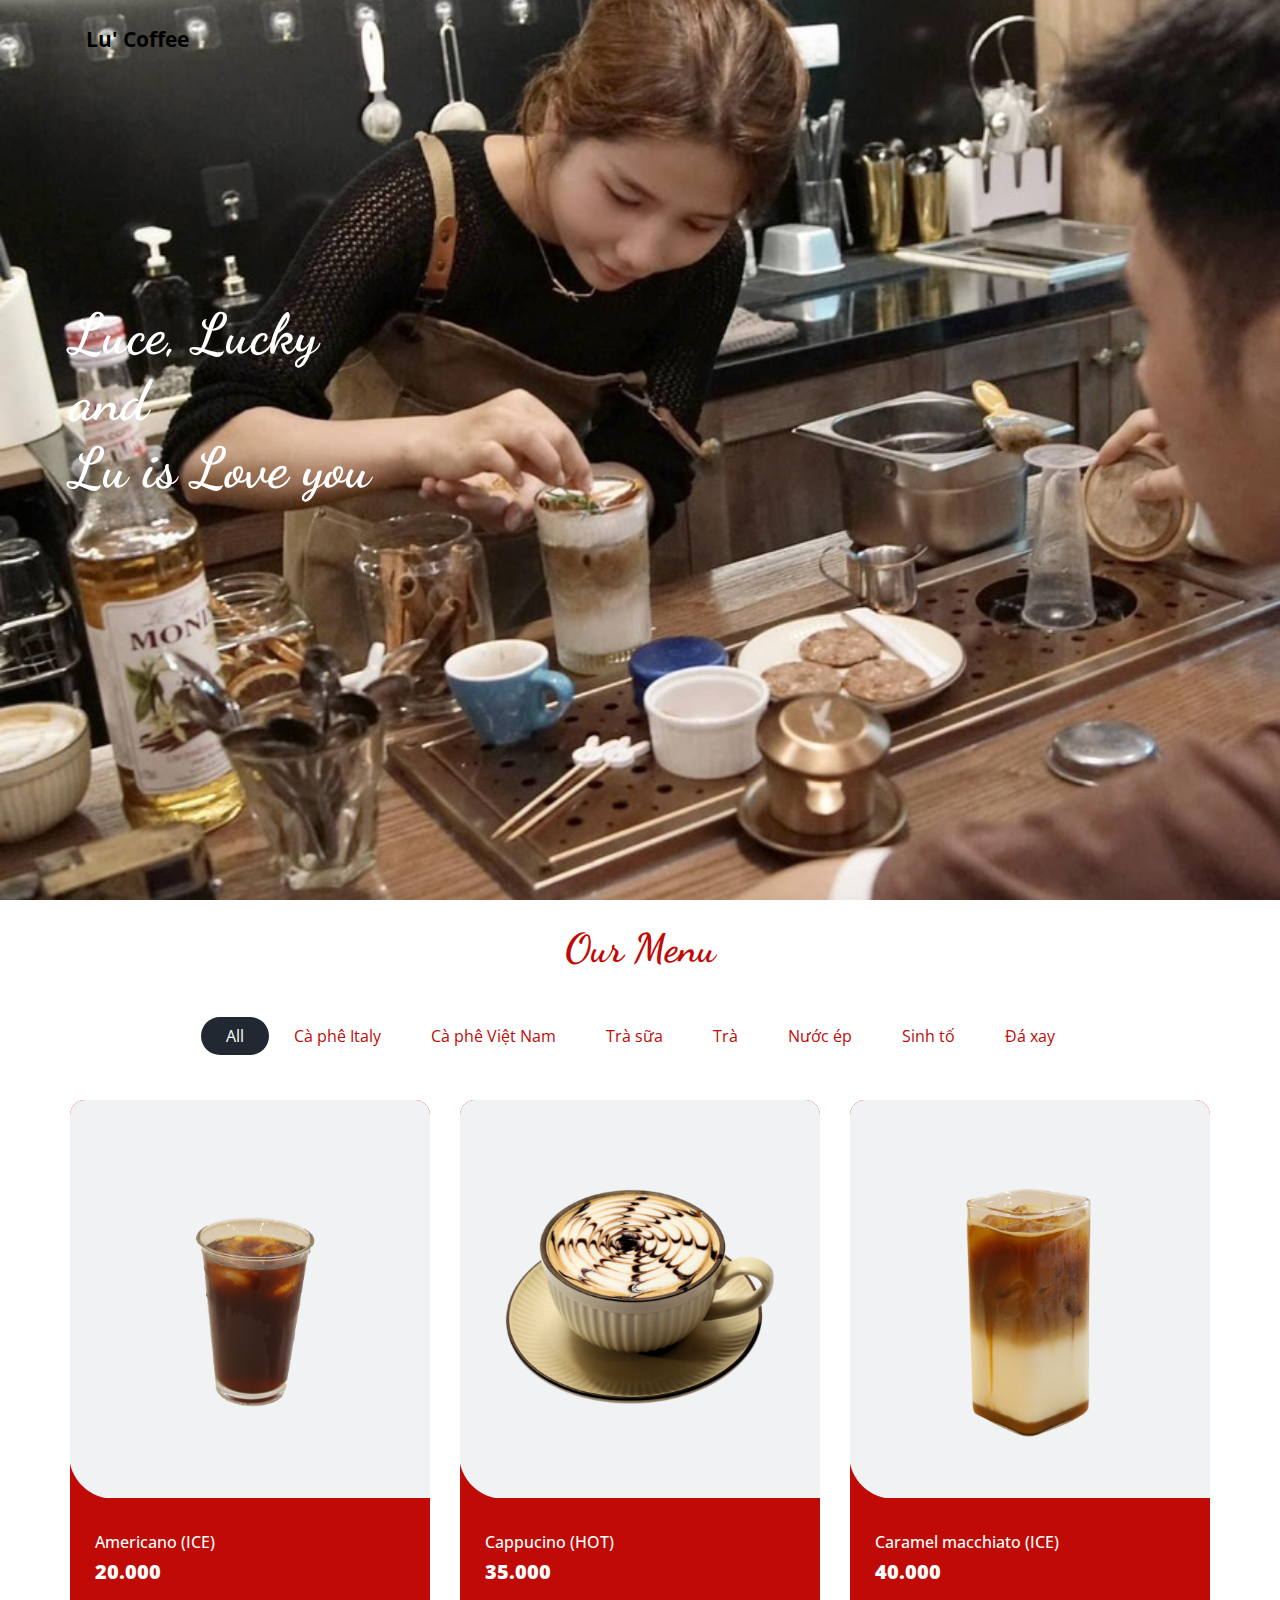
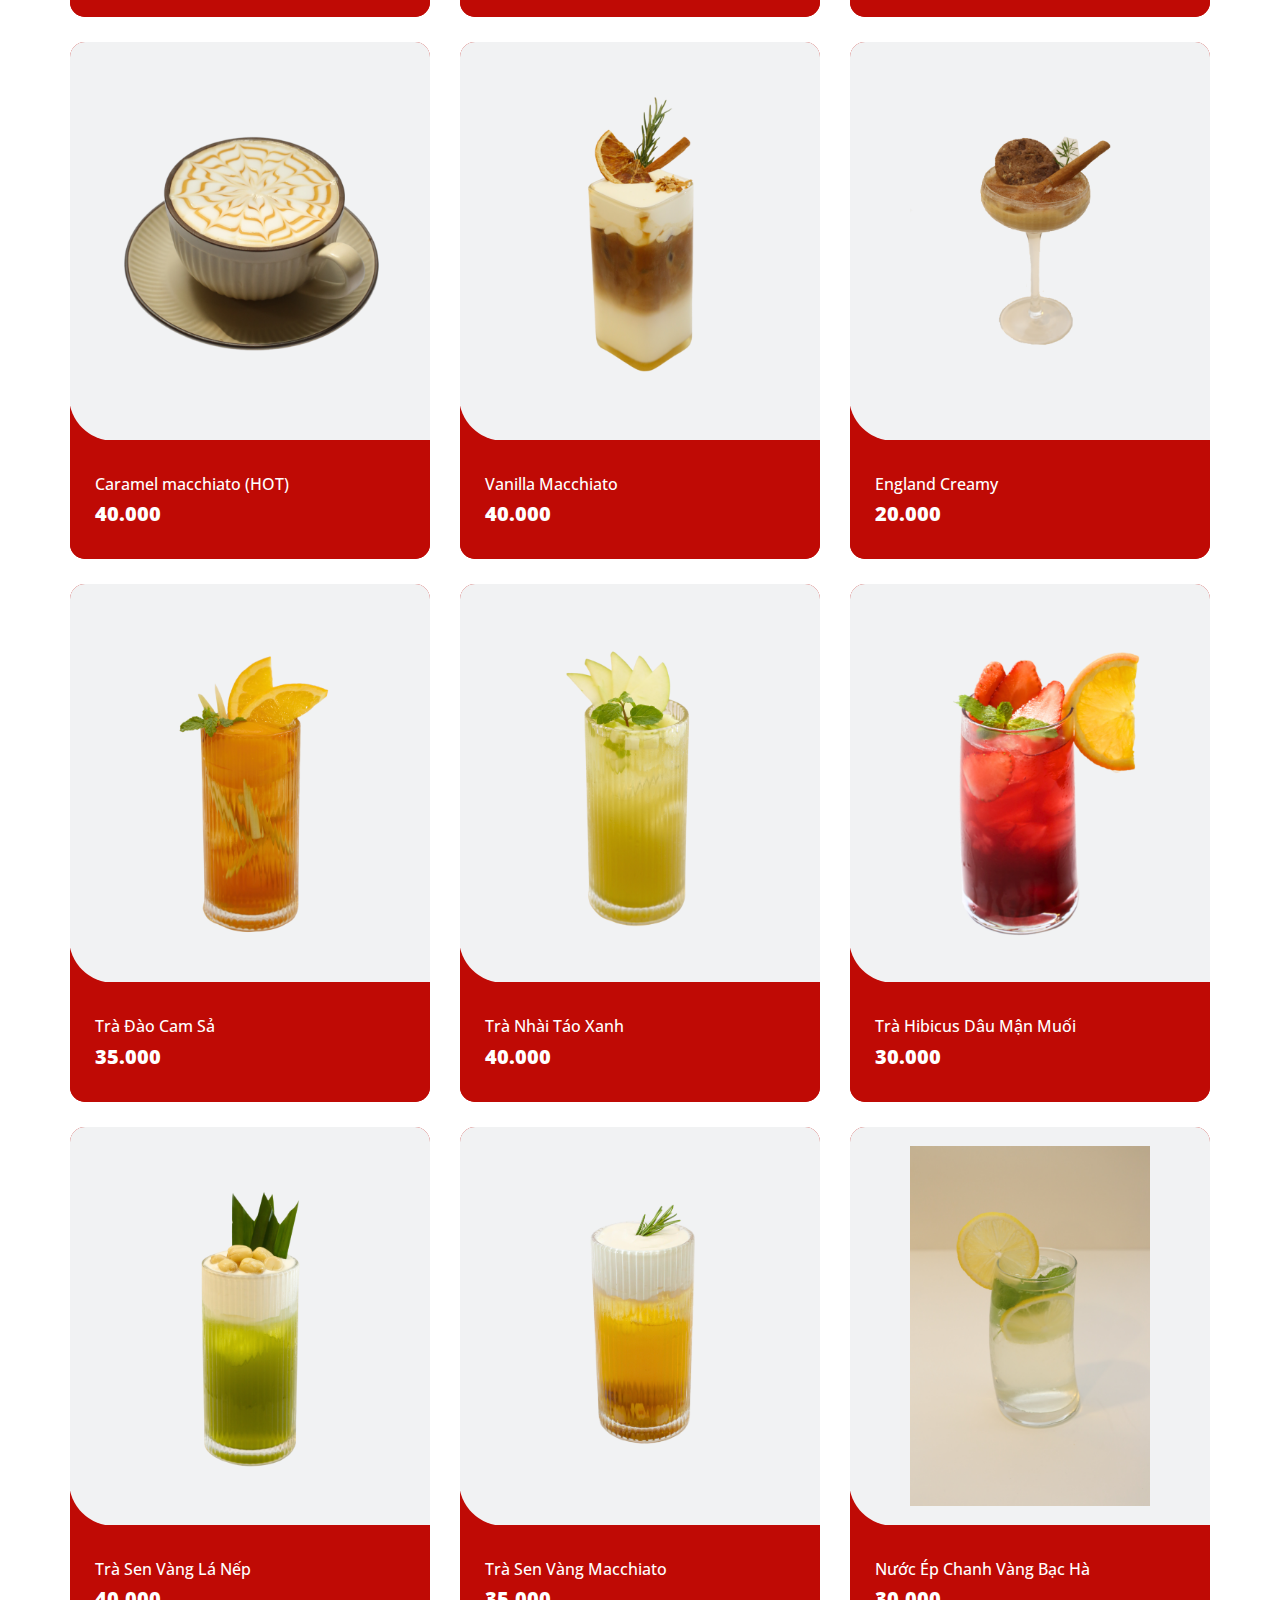
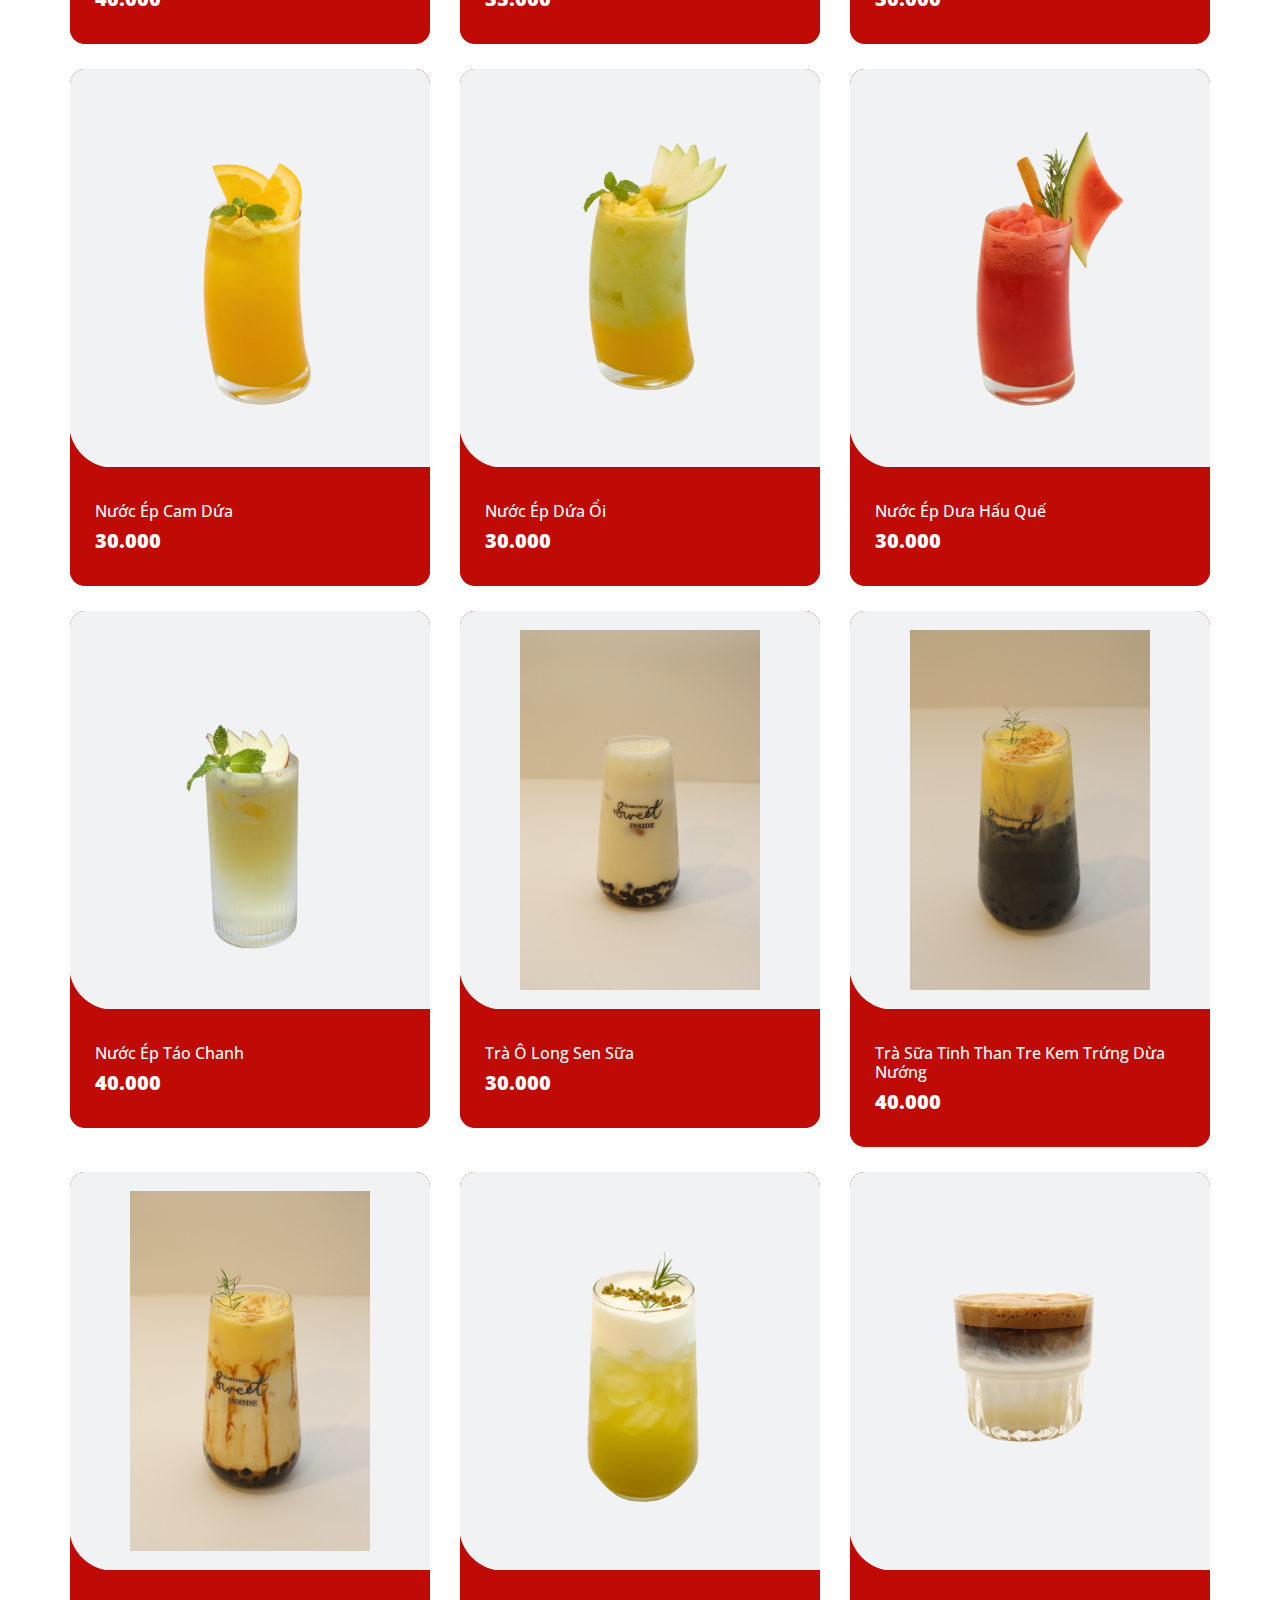
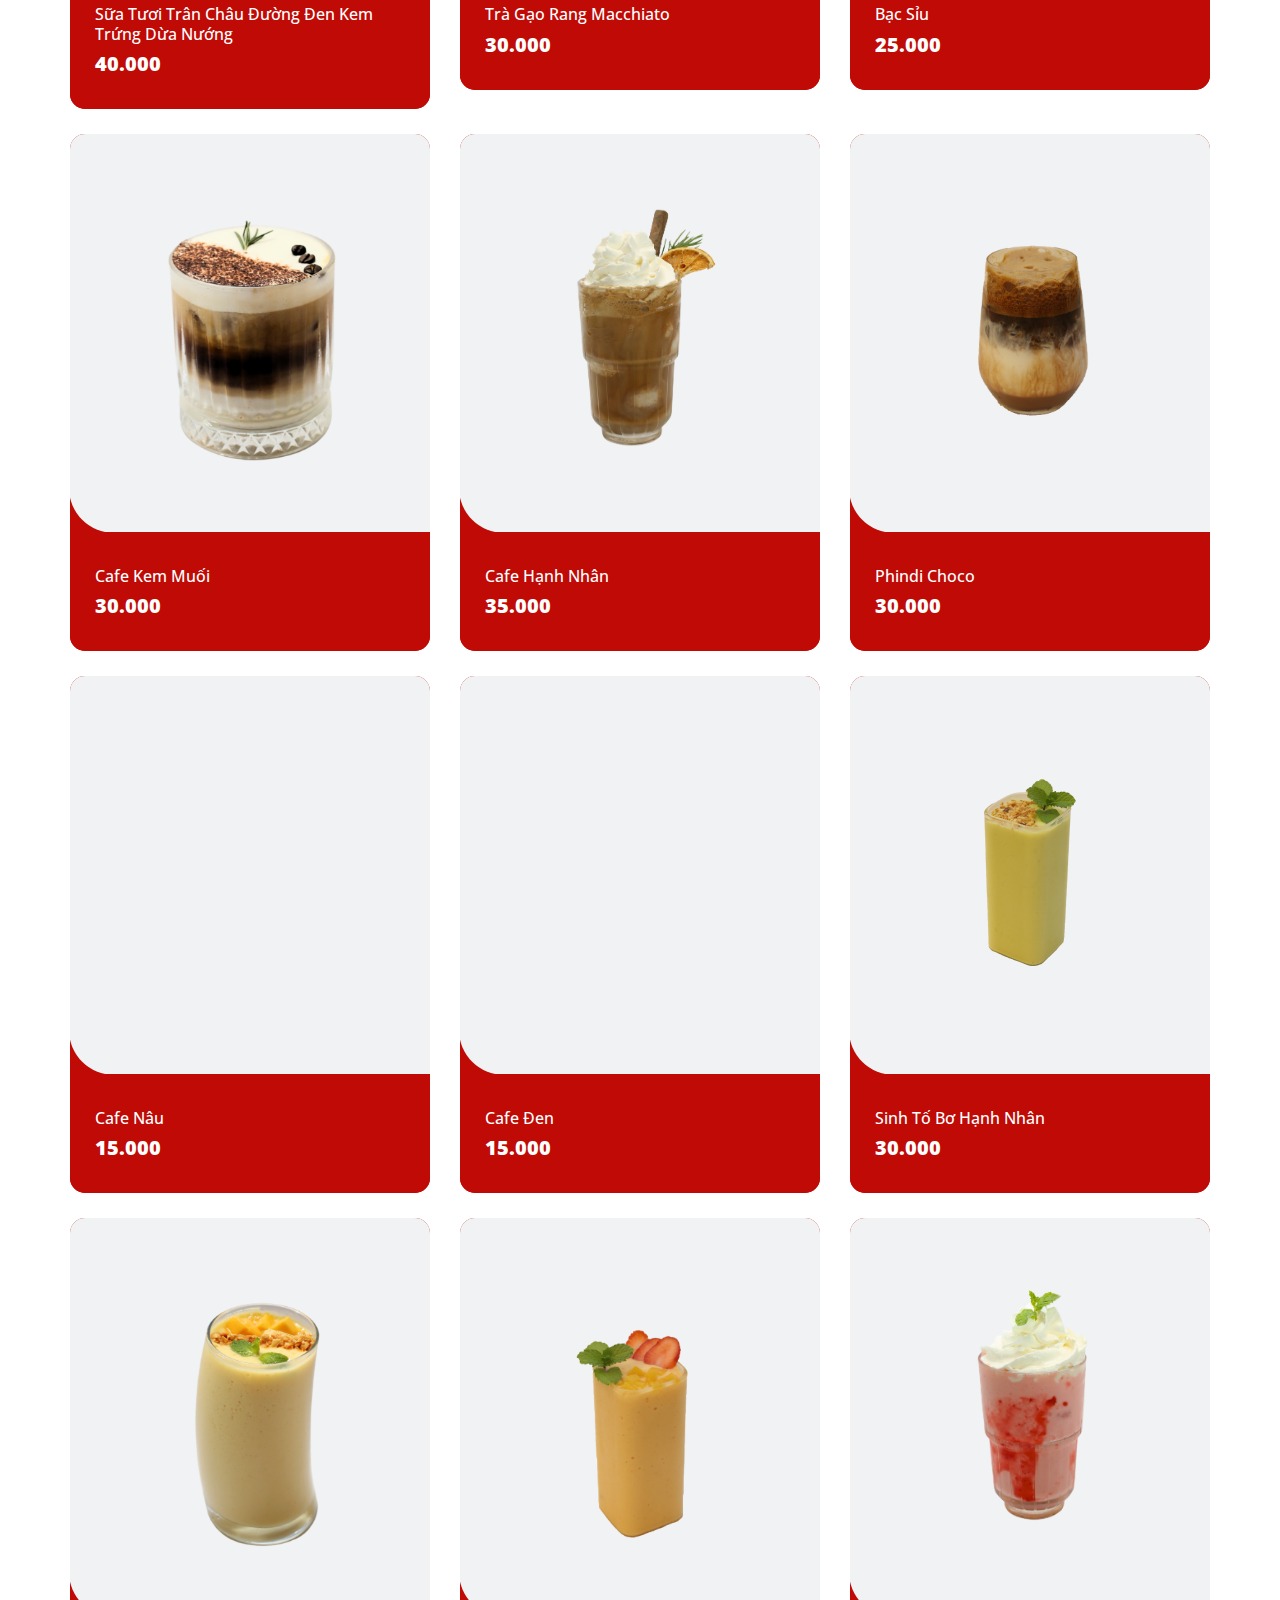
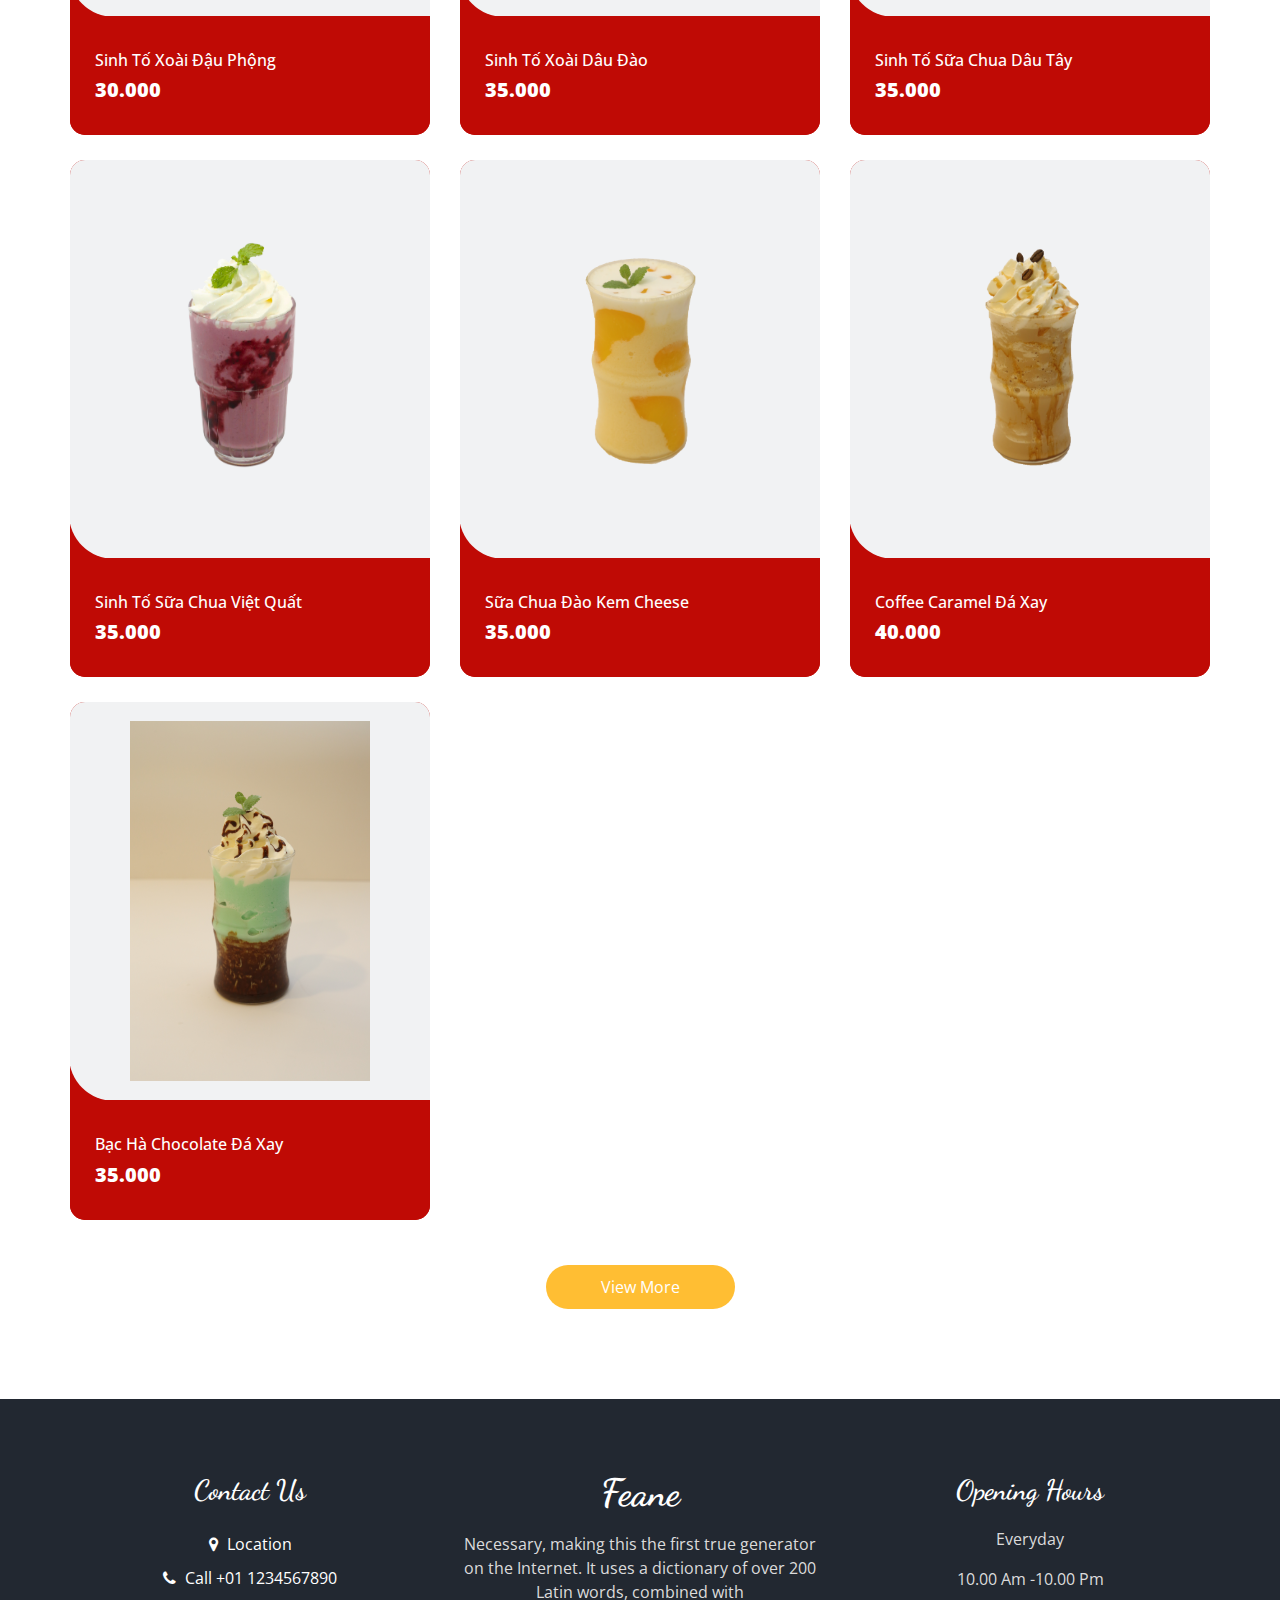
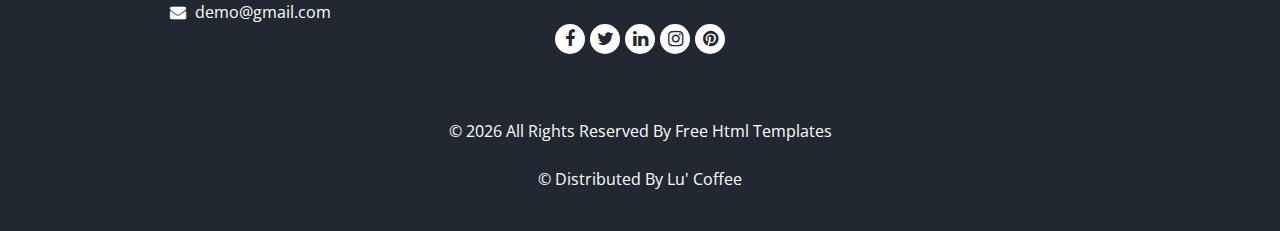
==== index.html @ 92aa87aa "up" ====
<!DOCTYPE html>
<html>

<head>
  <!-- Basic -->
  <meta charset="utf-8" />
  <meta http-equiv="X-UA-Compatible" content="IE=edge" />
  <!-- Mobile Metas -->
  <meta name="viewport" content="width=device-width, initial-scale=1, shrink-to-fit=no" />
  <!-- Site Metas -->
  <meta name="keywords" content="" />
  <meta name="description" content="" />
  <meta name="author" content="" />
  <link rel="shortcut icon" href="images/favicon.png" type="">

  <title> Feane </title>

  <!-- bootstrap core css -->
  <link rel="stylesheet" type="text/css" href="css/bootstrap.css" />

  <!--owl slider stylesheet -->
  <link rel="stylesheet" type="text/css" href="https://cdnjs.cloudflare.com/ajax/libs/OwlCarousel2/2.3.4/assets/owl.carousel.min.css" />
  <!-- nice select  -->
  <link rel="stylesheet" href="https://cdnjs.cloudflare.com/ajax/libs/jquery-nice-select/1.1.0/css/nice-select.min.css" integrity="sha512-CruCP+TD3yXzlvvijET8wV5WxxEh5H8P4cmz0RFbKK6FlZ2sYl3AEsKlLPHbniXKSrDdFewhbmBK5skbdsASbQ==" crossorigin="anonymous" />
  <!-- font awesome style -->
  <link href="css/font-awesome.min.css" rel="stylesheet" />

  <!-- Custom styles for this template -->
  <link href="css/style.css" rel="stylesheet" />
  <!-- responsive style -->
  <link href="css/responsive.css" rel="stylesheet" />

</head>

<body>

  <div class="hero_area">
    <div class="bg-box">
      <img src="images/hero-bg.jpg" alt="">
    </div>
    <!-- header section strats -->
    <header class="header_section">
      <div class="container">
        <nav class="navbar navbar-expand-lg custom_nav-container ">
          <a class="navbar" href="index.html">
            <span style="font-size: 16pt; color: black;"> <b>
              Lu' Coffee </b>
            </span>
          </a>

          <button class="navbar-toggler" type="button" data-toggle="collapse" data-target="#navbarSupportedContent" aria-controls="navbarSupportedContent" aria-expanded="false" aria-label="Toggle navigation">
            <span class=""> </span>
          </button>

          <!-- <div class="collapse navbar-collapse" id="navbarSupportedContent">
            <ul class="navbar-nav  mx-auto ">
              <li class="nav-item active">
                <a class="nav-link" href="index.html">Home <span class="sr-only">(current)</span></a>
              </li>
              <li class="nav-item">
                <a class="nav-link" href="menu.html">Menu</a>
              </li>
              <li class="nav-item">
                <a class="nav-link" href="about.html">About</a>
              </li>
              <li class="nav-item">
                <a class="nav-link" href="book.html">Book Table</a>
              </li>
            </ul>
            <div class="user_option">
              <a href="" class="user_link">
                <i class="fa fa-user" aria-hidden="true"></i>
              </a>
              <a class="cart_link" href="#">
                <svg version="1.1" id="Capa_1" xmlns="http://www.w3.org/2000/svg" xmlns:xlink="http://www.w3.org/1999/xlink" x="0px" y="0px" viewBox="0 0 456.029 456.029" style="enable-background:new 0 0 456.029 456.029;" xml:space="preserve">
                  <g>
                    <g>
                      <path d="M345.6,338.862c-29.184,0-53.248,23.552-53.248,53.248c0,29.184,23.552,53.248,53.248,53.248
                   c29.184,0,53.248-23.552,53.248-53.248C398.336,362.926,374.784,338.862,345.6,338.862z" />
                    </g>
                  </g>
                  <g>
                    <g>
                      <path d="M439.296,84.91c-1.024,0-2.56-0.512-4.096-0.512H112.64l-5.12-34.304C104.448,27.566,84.992,10.67,61.952,10.67H20.48
                   C9.216,10.67,0,19.886,0,31.15c0,11.264,9.216,20.48,20.48,20.48h41.472c2.56,0,4.608,2.048,5.12,4.608l31.744,216.064
                   c4.096,27.136,27.648,47.616,55.296,47.616h212.992c26.624,0,49.664-18.944,55.296-45.056l33.28-166.4
                   C457.728,97.71,450.56,86.958,439.296,84.91z" />
                    </g>
                  </g>
                  <g>
                    <g>
                      <path d="M215.04,389.55c-1.024-28.16-24.576-50.688-52.736-50.688c-29.696,1.536-52.224,26.112-51.2,55.296
                   c1.024,28.16,24.064,50.688,52.224,50.688h1.024C193.536,443.31,216.576,418.734,215.04,389.55z" />
                    </g>
                  </g>
                  <g>
                  </g>
                  <g>
                  </g>
                  <g>
                  </g>
                  <g>
                  </g>
                  <g>
                  </g>
                  <g>
                  </g>
                  <g>
                  </g>
                  <g>
                  </g>
                  <g>
                  </g>
                  <g>
                  </g>
                  <g>
                  </g>
                  <g>
                  </g>
                  <g>
                  </g>
                  <g>
                  </g>
                  <g>
                  </g>
                </svg>
              </a>
              <form class="form-inline">
                <button class="btn  my-2 my-sm-0 nav_search-btn" type="submit">
                  <i class="fa fa-search" aria-hidden="true"></i>
                </button>
              </form>
              <a href="" class="order_online">
                Order Online
              </a>
            </div>
          </div> -->
        </nav>
      </div>
    </header>
    <!-- end header section -->
    <!-- slider section -->
    <section class="slider_section ">
      <div id="customCarousel1" class="carousel slide" data-ride="carousel">
        <div class="carousel-inner">
          <div class="carousel-item active">
            <div class="container ">
              <div class="row">
                <div class="col-md-7 col-lg-6 ">
                  <div class="detail-box">
                    <h1>
                      Luce, Lucky <br>
                       and <br>
                        Lu is Love you
                    </h1>
                    <!-- <p>
                      Doloremque, itaque aperiam facilis rerum, commodi, temporibus sapiente ad mollitia laborum quam quisquam esse error unde. Tempora ex doloremque, labore, sunt repellat dolore, iste magni quos nihil ducimus libero ipsam.
                    </p> -->
                    <!-- <div class="btn-box">
                      <a href="" class="btn1">
                        Order Now
                      </a>
                    </div> -->
                  </div>
                </div>
              </div>
            </div>
          </div>
          <!-- <div class="carousel-item ">
            <div class="container ">
              <div class="row">
                <div class="col-md-7 col-lg-6 ">
                  <div class="detail-box">
                    <h1>
                      Fast Food Restaurant
                    </h1>
                    <p>
                      Doloremque, itaque aperiam facilis rerum, commodi, temporibus sapiente ad mollitia laborum quam quisquam esse error unde. Tempora ex doloremque, labore, sunt repellat dolore, iste magni quos nihil ducimus libero ipsam.
                    </p>
                    <div class="btn-box">
                      <a href="" class="btn1">
                        Order Now
                      </a>
                    </div>
                  </div>
                </div>
              </div>
            </div>
          </div>
          <div class="carousel-item">
            <div class="container ">
              <div class="row">
                <div class="col-md-7 col-lg-6 ">
                  <div class="detail-box">
                    <h1>
                      Fast Food Restaurant
                    </h1>
                    <p>
                      Doloremque, itaque aperiam facilis rerum, commodi, temporibus sapiente ad mollitia laborum quam quisquam esse error unde. Tempora ex doloremque, labore, sunt repellat dolore, iste magni quos nihil ducimus libero ipsam.
                    </p>
                    <div class="btn-box">
                      <a href="" class="btn1">
                        Order Now
                      </a>
                    </div>
                  </div>
                </div>
              </div>
            </div>
          </div> -->
        </div>
        <!-- <div class="container">
          <ol class="carousel-indicators">
            <li data-target="#customCarousel1" data-slide-to="0" class="active"></li>
            <li data-target="#customCarousel1" data-slide-to="1"></li>
            <li data-target="#customCarousel1" data-slide-to="2"></li>
          </ol>
        </div> -->
      </div>

    </section>
    <!-- end slider section -->
  </div>

  <!-- food section -->

  <section class="food_section layout_padding-bottom">
    <div class="container">
      <div class="heading_container heading_center">
        <br>
        <h2 style="color: #BF0A05;">
          Our Menu
        </h2>
      </div>

      <ul class="filters_menu" style="color: #BF0A05;">
        <li class="active" data-filter="*">All</li>
        <li data-filter=".italy">Cà phê Italy</li>
        <li data-filter=".vietnam">Cà phê Việt Nam</li>
        <li data-filter=".trasua">Trà sữa</li>
        <li data-filter=".tra">Trà</li>
        <li data-filter=".nuocep">Nước ép</li>
        <li data-filter=".sinhto">Sinh tố</li>
        <li data-filter=".daxay">Đá xay</li>

      </ul>

      <div class="filters-content">
        <div class="row grid" id="container_product">
          <div class="col-sm-6 col-lg-4 all pizza">
            <div class="box">
              <div>
                <div class="img-box" style="height: 400px; padding: 0px;">
                  <img height="100%" src="images/americano.JPG" alt="">
                </div>
                <div class="detail-box">
                  <h5>
                    Delicious Pizza
                  </h5>
                  <p>
                    Veniam debitis quaerat officiis quasi cupiditate quo, quisquam velit, magnam voluptatem repellendus sed eaque
                  </p>
                  <div class="options">
                    <h6>
                      $20
                    </h6>
                  </div>
                </div>
              </div>
            </div>
          </div>
          <div class="col-sm-6 col-lg-4 all burger">
            <div class="box">
              <div>
                <div class="img-box">
                  <img src="images/f2.png" alt="">
                </div>
                <div class="detail-box">
                  <h5>
                    Delicious Burger
                  </h5>
                  <p>
                    Veniam debitis quaerat officiis quasi cupiditate quo, quisquam velit, magnam voluptatem repellendus sed eaque
                  </p>
                  <div class="options">
                    <h6>
                      $15
                    </h6>
                    <a href="">
                      <svg version="1.1" id="Capa_1" xmlns="http://www.w3.org/2000/svg" xmlns:xlink="http://www.w3.org/1999/xlink" x="0px" y="0px" viewBox="0 0 456.029 456.029" style="enable-background:new 0 0 456.029 456.029;" xml:space="preserve">
                        <g>
                          <g>
                            <path d="M345.6,338.862c-29.184,0-53.248,23.552-53.248,53.248c0,29.184,23.552,53.248,53.248,53.248
                         c29.184,0,53.248-23.552,53.248-53.248C398.336,362.926,374.784,338.862,345.6,338.862z" />
                          </g>
                        </g>
                        <g>
                          <g>
                            <path d="M439.296,84.91c-1.024,0-2.56-0.512-4.096-0.512H112.64l-5.12-34.304C104.448,27.566,84.992,10.67,61.952,10.67H20.48
                         C9.216,10.67,0,19.886,0,31.15c0,11.264,9.216,20.48,20.48,20.48h41.472c2.56,0,4.608,2.048,5.12,4.608l31.744,216.064
                         c4.096,27.136,27.648,47.616,55.296,47.616h212.992c26.624,0,49.664-18.944,55.296-45.056l33.28-166.4
                         C457.728,97.71,450.56,86.958,439.296,84.91z" />
                          </g>
                        </g>
                        <g>
                          <g>
                            <path d="M215.04,389.55c-1.024-28.16-24.576-50.688-52.736-50.688c-29.696,1.536-52.224,26.112-51.2,55.296
                         c1.024,28.16,24.064,50.688,52.224,50.688h1.024C193.536,443.31,216.576,418.734,215.04,389.55z" />
                          </g>
                        </g>
                        <g>
                        </g>
                        <g>
                        </g>
                        <g>
                        </g>
                        <g>
                        </g>
                        <g>
                        </g>
                        <g>
                        </g>
                        <g>
                        </g>
                        <g>
                        </g>
                        <g>
                        </g>
                        <g>
                        </g>
                        <g>
                        </g>
                        <g>
                        </g>
                        <g>
                        </g>
                        <g>
                        </g>
                        <g>
                        </g>
                      </svg>
                    </a>
                  </div>
                </div>
              </div>
            </div>
          </div>
          <div class="col-sm-6 col-lg-4 all pizza">
            <div class="box">
              <div>
                <div class="img-box">
                  <img src="images/f3.png" alt="">
                </div>
                <div class="detail-box">
                  <h5>
                    Delicious Pizza
                  </h5>
                  <p>
                    Veniam debitis quaerat officiis quasi cupiditate quo, quisquam velit, magnam voluptatem repellendus sed eaque
                  </p>
                  <div class="options">
                    <h6>
                      $17
                    </h6>
                    <a href="">
                      <svg version="1.1" id="Capa_1" xmlns="http://www.w3.org/2000/svg" xmlns:xlink="http://www.w3.org/1999/xlink" x="0px" y="0px" viewBox="0 0 456.029 456.029" style="enable-background:new 0 0 456.029 456.029;" xml:space="preserve">
                        <g>
                          <g>
                            <path d="M345.6,338.862c-29.184,0-53.248,23.552-53.248,53.248c0,29.184,23.552,53.248,53.248,53.248
                         c29.184,0,53.248-23.552,53.248-53.248C398.336,362.926,374.784,338.862,345.6,338.862z" />
                          </g>
                        </g>
                        <g>
                          <g>
                            <path d="M439.296,84.91c-1.024,0-2.56-0.512-4.096-0.512H112.64l-5.12-34.304C104.448,27.566,84.992,10.67,61.952,10.67H20.48
                         C9.216,10.67,0,19.886,0,31.15c0,11.264,9.216,20.48,20.48,20.48h41.472c2.56,0,4.608,2.048,5.12,4.608l31.744,216.064
                         c4.096,27.136,27.648,47.616,55.296,47.616h212.992c26.624,0,49.664-18.944,55.296-45.056l33.28-166.4
                         C457.728,97.71,450.56,86.958,439.296,84.91z" />
                          </g>
                        </g>
                        <g>
                          <g>
                            <path d="M215.04,389.55c-1.024-28.16-24.576-50.688-52.736-50.688c-29.696,1.536-52.224,26.112-51.2,55.296
                         c1.024,28.16,24.064,50.688,52.224,50.688h1.024C193.536,443.31,216.576,418.734,215.04,389.55z" />
                          </g>
                        </g>
                        <g>
                        </g>
                        <g>
                        </g>
                        <g>
                        </g>
                        <g>
                        </g>
                        <g>
                        </g>
                        <g>
                        </g>
                        <g>
                        </g>
                        <g>
                        </g>
                        <g>
                        </g>
                        <g>
                        </g>
                        <g>
                        </g>
                        <g>
                        </g>
                        <g>
                        </g>
                        <g>
                        </g>
                        <g>
                        </g>
                      </svg>
                    </a>
                  </div>
                </div>
              </div>
            </div>
          </div>
          <div class="col-sm-6 col-lg-4 all pasta">
            <div class="box">
              <div>
                <div class="img-box">
                  <img src="images/f4.png" alt="">
                </div>
                <div class="detail-box">
                  <h5>
                    Delicious Pasta
                  </h5>
                  <p>
                    Veniam debitis quaerat officiis quasi cupiditate quo, quisquam velit, magnam voluptatem repellendus sed eaque
                  </p>
                  <div class="options">
                    <h6>
                      $18
                    </h6>
                    <a href="">
                      <svg version="1.1" id="Capa_1" xmlns="http://www.w3.org/2000/svg" xmlns:xlink="http://www.w3.org/1999/xlink" x="0px" y="0px" viewBox="0 0 456.029 456.029" style="enable-background:new 0 0 456.029 456.029;" xml:space="preserve">
                        <g>
                          <g>
                            <path d="M345.6,338.862c-29.184,0-53.248,23.552-53.248,53.248c0,29.184,23.552,53.248,53.248,53.248
                         c29.184,0,53.248-23.552,53.248-53.248C398.336,362.926,374.784,338.862,345.6,338.862z" />
                          </g>
                        </g>
                        <g>
                          <g>
                            <path d="M439.296,84.91c-1.024,0-2.56-0.512-4.096-0.512H112.64l-5.12-34.304C104.448,27.566,84.992,10.67,61.952,10.67H20.48
                         C9.216,10.67,0,19.886,0,31.15c0,11.264,9.216,20.48,20.48,20.48h41.472c2.56,0,4.608,2.048,5.12,4.608l31.744,216.064
                         c4.096,27.136,27.648,47.616,55.296,47.616h212.992c26.624,0,49.664-18.944,55.296-45.056l33.28-166.4
                         C457.728,97.71,450.56,86.958,439.296,84.91z" />
                          </g>
                        </g>
                        <g>
                          <g>
                            <path d="M215.04,389.55c-1.024-28.16-24.576-50.688-52.736-50.688c-29.696,1.536-52.224,26.112-51.2,55.296
                         c1.024,28.16,24.064,50.688,52.224,50.688h1.024C193.536,443.31,216.576,418.734,215.04,389.55z" />
                          </g>
                        </g>
                        <g>
                        </g>
                        <g>
                        </g>
                        <g>
                        </g>
                        <g>
                        </g>
                        <g>
                        </g>
                        <g>
                        </g>
                        <g>
                        </g>
                        <g>
                        </g>
                        <g>
                        </g>
                        <g>
                        </g>
                        <g>
                        </g>
                        <g>
                        </g>
                        <g>
                        </g>
                        <g>
                        </g>
                        <g>
                        </g>
                      </svg>
                    </a>
                  </div>
                </div>
              </div>
            </div>
          </div>
          <div class="col-sm-6 col-lg-4 all fries">
            <div class="box">
              <div>
                <div class="img-box">
                  <img src="images/f5.png" alt="">
                </div>
                <div class="detail-box">
                  <h5>
                    French Fries
                  </h5>
                  <p>
                    Veniam debitis quaerat officiis quasi cupiditate quo, quisquam velit, magnam voluptatem repellendus sed eaque
                  </p>
                  <div class="options">
                    <h6>
                      $10
                    </h6>
                    <a href="">
                      <svg version="1.1" id="Capa_1" xmlns="http://www.w3.org/2000/svg" xmlns:xlink="http://www.w3.org/1999/xlink" x="0px" y="0px" viewBox="0 0 456.029 456.029" style="enable-background:new 0 0 456.029 456.029;" xml:space="preserve">
                        <g>
                          <g>
                            <path d="M345.6,338.862c-29.184,0-53.248,23.552-53.248,53.248c0,29.184,23.552,53.248,53.248,53.248
                         c29.184,0,53.248-23.552,53.248-53.248C398.336,362.926,374.784,338.862,345.6,338.862z" />
                          </g>
                        </g>
                        <g>
                          <g>
                            <path d="M439.296,84.91c-1.024,0-2.56-0.512-4.096-0.512H112.64l-5.12-34.304C104.448,27.566,84.992,10.67,61.952,10.67H20.48
                         C9.216,10.67,0,19.886,0,31.15c0,11.264,9.216,20.48,20.48,20.48h41.472c2.56,0,4.608,2.048,5.12,4.608l31.744,216.064
                         c4.096,27.136,27.648,47.616,55.296,47.616h212.992c26.624,0,49.664-18.944,55.296-45.056l33.28-166.4
                         C457.728,97.71,450.56,86.958,439.296,84.91z" />
                          </g>
                        </g>
                        <g>
                          <g>
                            <path d="M215.04,389.55c-1.024-28.16-24.576-50.688-52.736-50.688c-29.696,1.536-52.224,26.112-51.2,55.296
                         c1.024,28.16,24.064,50.688,52.224,50.688h1.024C193.536,443.31,216.576,418.734,215.04,389.55z" />
                          </g>
                        </g>
                        <g>
                        </g>
                        <g>
                        </g>
                        <g>
                        </g>
                        <g>
                        </g>
                        <g>
                        </g>
                        <g>
                        </g>
                        <g>
                        </g>
                        <g>
                        </g>
                        <g>
                        </g>
                        <g>
                        </g>
                        <g>
                        </g>
                        <g>
                        </g>
                        <g>
                        </g>
                        <g>
                        </g>
                        <g>
                        </g>
                      </svg>
                    </a>
                  </div>
                </div>
              </div>
            </div>
          </div>
          <div class="col-sm-6 col-lg-4 all pizza">
            <div class="box">
              <div>
                <div class="img-box">
                  <img src="images/f6.png" alt="">
                </div>
                <div class="detail-box">
                  <h5>
                    Delicious Pizza
                  </h5>
                  <p>
                    Veniam debitis quaerat officiis quasi cupiditate quo, quisquam velit, magnam voluptatem repellendus sed eaque
                  </p>
                  <div class="options">
                    <h6>
                      $15
                    </h6>
                    <a href="">
                      <svg version="1.1" id="Capa_1" xmlns="http://www.w3.org/2000/svg" xmlns:xlink="http://www.w3.org/1999/xlink" x="0px" y="0px" viewBox="0 0 456.029 456.029" style="enable-background:new 0 0 456.029 456.029;" xml:space="preserve">
                        <g>
                          <g>
                            <path d="M345.6,338.862c-29.184,0-53.248,23.552-53.248,53.248c0,29.184,23.552,53.248,53.248,53.248
                         c29.184,0,53.248-23.552,53.248-53.248C398.336,362.926,374.784,338.862,345.6,338.862z" />
                          </g>
                        </g>
                        <g>
                          <g>
                            <path d="M439.296,84.91c-1.024,0-2.56-0.512-4.096-0.512H112.64l-5.12-34.304C104.448,27.566,84.992,10.67,61.952,10.67H20.48
                         C9.216,10.67,0,19.886,0,31.15c0,11.264,9.216,20.48,20.48,20.48h41.472c2.56,0,4.608,2.048,5.12,4.608l31.744,216.064
                         c4.096,27.136,27.648,47.616,55.296,47.616h212.992c26.624,0,49.664-18.944,55.296-45.056l33.28-166.4
                         C457.728,97.71,450.56,86.958,439.296,84.91z" />
                          </g>
                        </g>
                        <g>
                          <g>
                            <path d="M215.04,389.55c-1.024-28.16-24.576-50.688-52.736-50.688c-29.696,1.536-52.224,26.112-51.2,55.296
                         c1.024,28.16,24.064,50.688,52.224,50.688h1.024C193.536,443.31,216.576,418.734,215.04,389.55z" />
                          </g>
                        </g>
                        <g>
                        </g>
                        <g>
                        </g>
                        <g>
                        </g>
                        <g>
                        </g>
                        <g>
                        </g>
                        <g>
                        </g>
                        <g>
                        </g>
                        <g>
                        </g>
                        <g>
                        </g>
                        <g>
                        </g>
                        <g>
                        </g>
                        <g>
                        </g>
                        <g>
                        </g>
                        <g>
                        </g>
                        <g>
                        </g>
                      </svg>
                    </a>
                  </div>
                </div>
              </div>
            </div>
          </div>
          <div class="col-sm-6 col-lg-4 all burger">
            <div class="box">
              <div>
                <div class="img-box">
                  <img src="images/f7.png" alt="">
                </div>
                <div class="detail-box">
                  <h5>
                    Tasty Burger
                  </h5>
                  <p>
                    Veniam debitis quaerat officiis quasi cupiditate quo, quisquam velit, magnam voluptatem repellendus sed eaque
                  </p>
                  <div class="options">
                    <h6>
                      $12
                    </h6>
                    <a href="">
                      <svg version="1.1" id="Capa_1" xmlns="http://www.w3.org/2000/svg" xmlns:xlink="http://www.w3.org/1999/xlink" x="0px" y="0px" viewBox="0 0 456.029 456.029" style="enable-background:new 0 0 456.029 456.029;" xml:space="preserve">
                        <g>
                          <g>
                            <path d="M345.6,338.862c-29.184,0-53.248,23.552-53.248,53.248c0,29.184,23.552,53.248,53.248,53.248
                         c29.184,0,53.248-23.552,53.248-53.248C398.336,362.926,374.784,338.862,345.6,338.862z" />
                          </g>
                        </g>
                        <g>
                          <g>
                            <path d="M439.296,84.91c-1.024,0-2.56-0.512-4.096-0.512H112.64l-5.12-34.304C104.448,27.566,84.992,10.67,61.952,10.67H20.48
                         C9.216,10.67,0,19.886,0,31.15c0,11.264,9.216,20.48,20.48,20.48h41.472c2.56,0,4.608,2.048,5.12,4.608l31.744,216.064
                         c4.096,27.136,27.648,47.616,55.296,47.616h212.992c26.624,0,49.664-18.944,55.296-45.056l33.28-166.4
                         C457.728,97.71,450.56,86.958,439.296,84.91z" />
                          </g>
                        </g>
                        <g>
                          <g>
                            <path d="M215.04,389.55c-1.024-28.16-24.576-50.688-52.736-50.688c-29.696,1.536-52.224,26.112-51.2,55.296
                         c1.024,28.16,24.064,50.688,52.224,50.688h1.024C193.536,443.31,216.576,418.734,215.04,389.55z" />
                          </g>
                        </g>
                        <g>
                        </g>
                        <g>
                        </g>
                        <g>
                        </g>
                        <g>
                        </g>
                        <g>
                        </g>
                        <g>
                        </g>
                        <g>
                        </g>
                        <g>
                        </g>
                        <g>
                        </g>
                        <g>
                        </g>
                        <g>
                        </g>
                        <g>
                        </g>
                        <g>
                        </g>
                        <g>
                        </g>
                        <g>
                        </g>
                      </svg>
                    </a>
                  </div>
                </div>
              </div>
            </div>
          </div>
          <div class="col-sm-6 col-lg-4 all burger">
            <div class="box">
              <div>
                <div class="img-box">
                  <img src="images/f8.png" alt="">
                </div>
                <div class="detail-box">
                  <h5>
                    Tasty Burger
                  </h5>
                  <p>
                    Veniam debitis quaerat officiis quasi cupiditate quo, quisquam velit, magnam voluptatem repellendus sed eaque
                  </p>
                  <div class="options">
                    <h6>
                      $14
                    </h6>
                    <a href="">
                      <svg version="1.1" id="Capa_1" xmlns="http://www.w3.org/2000/svg" xmlns:xlink="http://www.w3.org/1999/xlink" x="0px" y="0px" viewBox="0 0 456.029 456.029" style="enable-background:new 0 0 456.029 456.029;" xml:space="preserve">
                        <g>
                          <g>
                            <path d="M345.6,338.862c-29.184,0-53.248,23.552-53.248,53.248c0,29.184,23.552,53.248,53.248,53.248
                         c29.184,0,53.248-23.552,53.248-53.248C398.336,362.926,374.784,338.862,345.6,338.862z" />
                          </g>
                        </g>
                        <g>
                          <g>
                            <path d="M439.296,84.91c-1.024,0-2.56-0.512-4.096-0.512H112.64l-5.12-34.304C104.448,27.566,84.992,10.67,61.952,10.67H20.48
                         C9.216,10.67,0,19.886,0,31.15c0,11.264,9.216,20.48,20.48,20.48h41.472c2.56,0,4.608,2.048,5.12,4.608l31.744,216.064
                         c4.096,27.136,27.648,47.616,55.296,47.616h212.992c26.624,0,49.664-18.944,55.296-45.056l33.28-166.4
                         C457.728,97.71,450.56,86.958,439.296,84.91z" />
                          </g>
                        </g>
                        <g>
                          <g>
                            <path d="M215.04,389.55c-1.024-28.16-24.576-50.688-52.736-50.688c-29.696,1.536-52.224,26.112-51.2,55.296
                         c1.024,28.16,24.064,50.688,52.224,50.688h1.024C193.536,443.31,216.576,418.734,215.04,389.55z" />
                          </g>
                        </g>
                        <g>
                        </g>
                        <g>
                        </g>
                        <g>
                        </g>
                        <g>
                        </g>
                        <g>
                        </g>
                        <g>
                        </g>
                        <g>
                        </g>
                        <g>
                        </g>
                        <g>
                        </g>
                        <g>
                        </g>
                        <g>
                        </g>
                        <g>
                        </g>
                        <g>
                        </g>
                        <g>
                        </g>
                        <g>
                        </g>
                      </svg>
                    </a>
                  </div>
                </div>
              </div>
            </div>
          </div>
          <div class="col-sm-6 col-lg-4 all pasta">
            <div class="box">
              <div>
                <div class="img-box">
                  <img src="images/f9.png" alt="">
                </div>
                <div class="detail-box">
                  <h5>
                    Delicious Pasta
                  </h5>
                  <p>
                    Veniam debitis quaerat officiis quasi cupiditate quo, quisquam velit, magnam voluptatem repellendus sed eaque
                  </p>
                  <div class="options">
                    <h6>
                      $10
                    </h6>
                    <a href="">
                      <svg version="1.1" id="Capa_1" xmlns="http://www.w3.org/2000/svg" xmlns:xlink="http://www.w3.org/1999/xlink" x="0px" y="0px" viewBox="0 0 456.029 456.029" style="enable-background:new 0 0 456.029 456.029;" xml:space="preserve">
                        <g>
                          <g>
                            <path d="M345.6,338.862c-29.184,0-53.248,23.552-53.248,53.248c0,29.184,23.552,53.248,53.248,53.248
                         c29.184,0,53.248-23.552,53.248-53.248C398.336,362.926,374.784,338.862,345.6,338.862z" />
                          </g>
                        </g>
                        <g>
                          <g>
                            <path d="M439.296,84.91c-1.024,0-2.56-0.512-4.096-0.512H112.64l-5.12-34.304C104.448,27.566,84.992,10.67,61.952,10.67H20.48
                         C9.216,10.67,0,19.886,0,31.15c0,11.264,9.216,20.48,20.48,20.48h41.472c2.56,0,4.608,2.048,5.12,4.608l31.744,216.064
                         c4.096,27.136,27.648,47.616,55.296,47.616h212.992c26.624,0,49.664-18.944,55.296-45.056l33.28-166.4
                         C457.728,97.71,450.56,86.958,439.296,84.91z" />
                          </g>
                        </g>
                        <g>
                          <g>
                            <path d="M215.04,389.55c-1.024-28.16-24.576-50.688-52.736-50.688c-29.696,1.536-52.224,26.112-51.2,55.296
                         c1.024,28.16,24.064,50.688,52.224,50.688h1.024C193.536,443.31,216.576,418.734,215.04,389.55z" />
                          </g>
                        </g>
                        <g>
                        </g>
                        <g>
                        </g>
                        <g>
                        </g>
                        <g>
                        </g>
                        <g>
                        </g>
                        <g>
                        </g>
                        <g>
                        </g>
                        <g>
                        </g>
                        <g>
                        </g>
                        <g>
                        </g>
                        <g>
                        </g>
                        <g>
                        </g>
                        <g>
                        </g>
                        <g>
                        </g>
                        <g>
                        </g>
                      </svg>
                    </a>
                  </div>
                </div>
              </div>
            </div>
          </div>
        </div>
      </div>
      <div class="btn-box">
        <a href="">
          View More
        </a>
      </div>
    </div>
  </section>

  <!-- end food section -->

  <!-- about section -->

  <!-- <section class="about_section layout_padding">
    <div class="container  ">

      <div class="row">
        <div class="col-md-6 ">
          <div class="img-box">
            <img src="images/about-img.png" alt="">
          </div>
        </div>
        <div class="col-md-6">
          <div class="detail-box">
            <div class="heading_container">
              <h2>
                We Are Feane
              </h2>
            </div>
            <p>
              There are many variations of passages of Lorem Ipsum available, but the majority have suffered alteration
              in some form, by injected humour, or randomised words which don't look even slightly believable. If you
              are going to use a passage of Lorem Ipsum, you need to be sure there isn't anything embarrassing hidden in
              the middle of text. All
            </p>
            <a href="">
              Read More
            </a>
          </div>
        </div>
      </div>
    </div>
  </section> -->

  <!-- end about section -->

  <!-- end client section -->

  <!-- footer section -->
  <footer class="footer_section">
    <div class="container">
      <div class="row">
        <div class="col-md-4 footer-col">
          <div class="footer_contact">
            <h4>
              Contact Us
            </h4>
            <div class="contact_link_box">
              <a href="">
                <i class="fa fa-map-marker" aria-hidden="true"></i>
                <span>
                  Location
                </span>
              </a>
              <a href="">
                <i class="fa fa-phone" aria-hidden="true"></i>
                <span>
                  Call +01 1234567890
                </span>
              </a>
              <a href="">
                <i class="fa fa-envelope" aria-hidden="true"></i>
                <span>
                  demo@gmail.com
                </span>
              </a>
            </div>
          </div>
        </div>
        <div class="col-md-4 footer-col">
          <div class="footer_detail">
            <a href="" class="footer-logo">
              Feane
            </a>
            <p>
              Necessary, making this the first true generator on the Internet. It uses a dictionary of over 200 Latin words, combined with
            </p>
            <div class="footer_social">
              <a href="">
                <i class="fa fa-facebook" aria-hidden="true"></i>
              </a>
              <a href="">
                <i class="fa fa-twitter" aria-hidden="true"></i>
              </a>
              <a href="">
                <i class="fa fa-linkedin" aria-hidden="true"></i>
              </a>
              <a href="">
                <i class="fa fa-instagram" aria-hidden="true"></i>
              </a>
              <a href="">
                <i class="fa fa-pinterest" aria-hidden="true"></i>
              </a>
            </div>
          </div>
        </div>
        <div class="col-md-4 footer-col">
          <h4>
            Opening Hours
          </h4>
          <p>
            Everyday
          </p>
          <p>
            10.00 Am -10.00 Pm
          </p>
        </div>
      </div>
      <div class="footer-info">
        <p>
          &copy; <span id="displayYear"></span> All Rights Reserved By
          <a href="https://html.design/">Free Html Templates</a><br><br>
          &copy; <span id="displayYear"></span> Distributed By
          <a href="https://themewagon.com/" target="_blank">Lu' Coffee</a>
        </p>
      </div>
    </div>
  </footer>
  <!-- footer section -->

  <!-- jQery -->
  <script src="js/jquery-3.4.1.min.js"></script>
  <!-- popper js -->
  <script src="https://cdn.jsdelivr.net/npm/popper.js@1.16.0/dist/umd/popper.min.js" integrity="sha384-Q6E9RHvbIyZFJoft+2mJbHaEWldlvI9IOYy5n3zV9zzTtmI3UksdQRVvoxMfooAo" crossorigin="anonymous">
  </script>
  <!-- bootstrap js -->
  <script src="js/bootstrap.js"></script>
  <!-- owl slider -->
  <script src="https://cdnjs.cloudflare.com/ajax/libs/OwlCarousel2/2.3.4/owl.carousel.min.js">
  </script>
  <!-- isotope js -->
  <script src="https://unpkg.com/isotope-layout@3.0.4/dist/isotope.pkgd.min.js"></script>
  <!-- nice select -->
  <script src="https://cdnjs.cloudflare.com/ajax/libs/jquery-nice-select/1.1.0/js/jquery.nice-select.min.js"></script>
  <!-- custom js -->
  <script src="js/custom.js"></script>
  <!-- Google Map -->
  <script src="https://maps.googleapis.com/maps/api/js?key=AIzaSyCh39n5U-4IoWpsVGUHWdqB6puEkhRLdmI&callback=myMap">
  </script>
  <!-- End Google Map -->
  <script src="js/product.js"></script>

</body>

</html>
---- css/style.css ----
@import url("https://fonts.googleapis.com/css2?family=Dancing+Script:wght@400;500;600;700&family=Open+Sans:wght@400;600;700&display=swap");
body {
  font-family: "Open Sans", sans-serif;
  color: #0c0c0c;
  background-color: #ffffff;
  overflow-x: hidden;
}

.layout_padding {
  padding: 90px 0;
}

.layout_padding2 {
  padding: 75px 0;
}

.layout_padding2-top {
  padding-top: 75px;
}

.layout_padding2-bottom {
  padding-bottom: 75px;
}

.layout_padding-top {
  padding-top: 90px;
}

.layout_padding-bottom {
  padding-bottom: 90px;
}

h1,
h2 {
  font-family: 'Dancing Script', cursive;
}

.heading_container {
  display: -webkit-box;
  display: -ms-flexbox;
  display: flex;
  -webkit-box-orient: vertical;
  -webkit-box-direction: normal;
      -ms-flex-direction: column;
          flex-direction: column;
  -webkit-box-align: start;
      -ms-flex-align: start;
          align-items: flex-start;
}

.heading_container h2 {
  position: relative;
  margin-bottom: 0;
  font-size: 2.5rem;
  font-weight: bold;
}

.heading_container h2 span {
  color: #ffbe33;
}

.heading_container p {
  margin-top: 10px;
  margin-bottom: 0;
}

.heading_container.heading_center {
  -webkit-box-align: center;
      -ms-flex-align: center;
          align-items: center;
  text-align: center;
}

a,
a:hover,
a:focus {
  text-decoration: none;
}

a:hover,
a:focus {
  color: initial;
}

.btn,
.btn:focus {
  outline: none !important;
  -webkit-box-shadow: none;
          box-shadow: none;
}

/*header section*/
.hero_area {
  position: relative;
  min-height: 100vh;
  display: -webkit-box;
  display: -ms-flexbox;
  display: flex;
  -webkit-box-orient: vertical;
  -webkit-box-direction: normal;
      -ms-flex-direction: column;
          flex-direction: column;
}

.bg-box {
  position: absolute;
  top: 0;
  left: 0;
  width: 100%;
  height: 100%;
}

.bg-box img {
  width: 100%;
  height: 100%;
  -o-object-fit: cover;
     object-fit: cover;
}

.sub_page .hero_area {
  min-height: auto;
}

.sub_page .hero_area .bg-box {
  position: absolute;
  top: 0;
  left: 0;
  width: 100%;
  height: 100%;
}

.sub_page .hero_area .bg-box img {
  width: 100%;
  height: 100%;
  -o-object-fit: cover;
     object-fit: cover;
  -o-object-position: right top;
     object-position: right top;
}

.header_section {
  padding: 15px 0;
}

.header_section .container-fluid {
  padding-right: 25px;
  padding-left: 25px;
}

.navbar-brand {
  font-family: 'Dancing Script', cursive;
}

.navbar-brand span {
  font-weight: bold;
  font-size: 32px;
  color: #ffffff;
}

.custom_nav-container {
  padding: 0;
}

.custom_nav-container .navbar-nav {
  padding-left: 18%;
}

.custom_nav-container .navbar-nav .nav-item .nav-link {
  padding: 5px 20px;
  color: #ffffff;
  text-align: center;
  text-transform: uppercase;
  border-radius: 5px;
  -webkit-transition: all 0.3s;
  transition: all 0.3s;
}

.custom_nav-container .navbar-nav .nav-item:hover .nav-link, .custom_nav-container .navbar-nav .nav-item.active .nav-link {
  color: #ffbe33;
}

.custom_nav-container .nav_search-btn {
  width: auto;
  height: auto;
  padding: 0;
  border: none;
  color: #ffffff;
  margin: 0 10px;
}

.custom_nav-container .nav_search-btn:hover {
  color: #ffbe33;
}

.user_option {
  display: -webkit-box;
  display: -ms-flexbox;
  display: flex;
  -webkit-box-align: center;
      -ms-flex-align: center;
          align-items: center;
}

.user_option a {
  margin: 0 10px;
}

.user_option .user_link {
  color: #ffffff;
}

.user_option .user_link:hover {
  color: #ffbe33;
}

.user_option .cart_link {
  display: -webkit-box;
  display: -ms-flexbox;
  display: flex;
  -webkit-box-pack: center;
      -ms-flex-pack: center;
          justify-content: center;
  -webkit-box-align: center;
      -ms-flex-align: center;
          align-items: center;
}

.user_option .cart_link svg {
  width: 17px;
  height: auto;
  fill: #ffffff;
  margin-bottom: 2px;
}

.user_option .cart_link:hover svg {
  fill: #ffbe33;
}

.user_option .order_online {
  display: inline-block;
  padding: 8px 30px;
  background-color: #ffbe33;
  color: #ffffff;
  border-radius: 45px;
  -webkit-transition: all 0.3s;
  transition: all 0.3s;
  border: none;
}

.user_option .order_online:hover {
  background-color: #e69c00;
}

.custom_nav-container .navbar-toggler {
  outline: none;
}

.custom_nav-container .navbar-toggler {
  padding: 0;
  width: 37px;
  height: 42px;
  -webkit-transition: all 0.3s;
  transition: all 0.3s;
}

.custom_nav-container .navbar-toggler span {
  display: block;
  width: 35px;
  height: 4px;
  background-color: #ffffff;
  margin: 7px 0;
  -webkit-transition: all 0.3s;
  transition: all 0.3s;
  position: relative;
  border-radius: 5px;
  transition: all 0.3s;
}

.custom_nav-container .navbar-toggler span::before, .custom_nav-container .navbar-toggler span::after {
  content: "";
  position: absolute;
  left: 0;
  height: 100%;
  width: 100%;
  background-color: #ffffff;
  top: -10px;
  border-radius: 5px;
  -webkit-transition: all 0.3s;
  transition: all 0.3s;
}

.custom_nav-container .navbar-toggler span::after {
  top: 10px;
}

.custom_nav-container .navbar-toggler[aria-expanded="true"] {
  -webkit-transform: rotate(360deg);
          transform: rotate(360deg);
}

.custom_nav-container .navbar-toggler[aria-expanded="true"] span {
  -webkit-transform: rotate(45deg);
          transform: rotate(45deg);
}

.custom_nav-container .navbar-toggler[aria-expanded="true"] span::before, .custom_nav-container .navbar-toggler[aria-expanded="true"] span::after {
  -webkit-transform: rotate(90deg);
          transform: rotate(90deg);
  top: 0;
}

/*end header section*/
/* slider section */
.slider_section {
  -webkit-box-flex: 1;
      -ms-flex: 1;
          flex: 1;
  display: -webkit-box;
  display: -ms-flexbox;
  display: flex;
  -webkit-box-align: center;
      -ms-flex-align: center;
          align-items: center;
  position: relative;
  padding: 45px 0 75px 0;
}

.slider_section .row {
  -webkit-box-align: center;
      -ms-flex-align: center;
          align-items: center;
}

.slider_section #customCarousel1 {
  width: 100%;
  position: unset;
}

.slider_section .detail-box {
  color: #ffffff;
  margin-bottom: 145px;
}

.slider_section .detail-box h1 {
  font-size: 3.5rem;
  font-weight: bold;
  margin-bottom: 15px;
}

.slider_section .detail-box p {
  font-size: 14px;
}

.slider_section .detail-box a {
  display: inline-block;
  padding: 10px 45px;
  background-color: #ffbe33;
  color: #ffffff;
  border-radius: 45px;
  -webkit-transition: all 0.3s;
  transition: all 0.3s;
  border: none;
  margin-top: 10px;
}

.slider_section .detail-box a:hover {
  background-color: #e69c00;
}

.slider_section .img-box img {
  width: 100%;
}

.slider_section .carousel-indicators {
  position: unset;
  margin: 0;
  -webkit-box-pack: start;
      -ms-flex-pack: start;
          justify-content: flex-start;
  -webkit-box-align: center;
      -ms-flex-align: center;
          align-items: center;
}

.slider_section .carousel-indicators li {
  background-color: #ffffff;
  width: 12px;
  height: 12px;
  border-radius: 100%;
  opacity: 1;
}

.slider_section .carousel-indicators li.active {
  width: 20px;
  height: 20px;
  background-color: #ffbe33;
}

.offer_section {
  position: relative;
  padding-top: 45px;
}

.offer_section .box {
  display: -webkit-box;
  display: -ms-flexbox;
  display: flex;
  -webkit-box-align: center;
      -ms-flex-align: center;
          align-items: center;
  margin-top: 45px;
  border-radius: 5px;
  padding: 20px 15px;
  background-color: #222831;
  color: #ffffff;
}

.offer_section .box .img-box {
  width: 175px;
  min-width: 175px;
  height: 175px;
  margin-right: 15px;
  position: relative;
  -webkit-transition: all 0.1 0.5s;
  transition: all 0.1 0.5s;
  border-radius: 100%;
  border: 5px solid #ffbe33;
  overflow: hidden;
}

.offer_section .box .img-box img {
  width: 100%;
  -webkit-transition: all .2s;
  transition: all .2s;
}

.offer_section .box .detail-box h5 {
  font-family: 'Dancing Script', cursive;
  font-size: 24px;
  margin: 0;
}

.offer_section .box .detail-box h6 {
  font-family: 'Dancing Script', cursive;
  margin: 10px 0;
}

.offer_section .box .detail-box h6 span {
  font-size: 2.5rem;
  font-weight: bold;
}

.offer_section .box .detail-box a {
  display: inline-block;
  padding: 10px 30px;
  background-color: #ffbe33;
  color: #ffffff;
  border-radius: 45px;
  -webkit-transition: all 0.3s;
  transition: all 0.3s;
  border: none;
}

.offer_section .box .detail-box a:hover {
  background-color: #e69c00;
}

.offer_section .box .detail-box a svg {
  width: 20px;
  height: auto;
  margin-left: 5px;
  fill: #ffffff;
}

.offer_section .box:hover .img-box img {
  -webkit-transform: scale(1.1);
          transform: scale(1.1);
}

.food_section .filters_menu {
  padding: 0;
  display: -webkit-box;
  display: -ms-flexbox;
  display: flex;
  -ms-flex-wrap: wrap;
      flex-wrap: wrap;
  -webkit-box-pack: center;
      -ms-flex-pack: center;
          justify-content: center;
  list-style-type: none;
  margin: 45px 0 20px 0;
}

.food_section .filters_menu li {
  padding: 7px 25px;
  cursor: pointer;
  border-radius: 25px;
}

.food_section .filters_menu li.active {
  background-color: #222831;
  color: #ffffff;
}

.food_section .box {
  position: relative;
  margin-top: 25px;
  background-color: #ffffff;
  border-radius: 10px;
  color: #ffffff;
  border-radius: 15px;
  overflow: hidden;
  background: linear-gradient(to bottom, #f1f2f3 25px, #222831 25px);
}

.food_section .box .img-box {
  background: #f1f2f3;
  display: -webkit-box;
  display: -ms-flexbox;
  display: flex;
  -webkit-box-pack: center;
      -ms-flex-pack: center;
          justify-content: center;
  -webkit-box-align: center;
      -ms-flex-align: center;
          align-items: center;
  height: 215px;
  border-radius: 0 0 0 45px;
  margin: -1px;
  padding: 25px;
}

.food_section .box .img-box img {
  max-width: 100%;
  max-height: 90%;
  -webkit-transition: all .2s;
  transition: all .2s;
}

.food_section .box .detail-box {
  padding: 25px;
}

.food_section .box .detail-box h5 {
  font-weight: 600;
}

.food_section .box .detail-box p {
  font-size: 15px;
}

.food_section .box .detail-box h6 {
  margin-top: 10px;
}

.food_section .box .options {
  display: -webkit-box;
  display: -ms-flexbox;
  display: flex;
  -webkit-box-pack: justify;
      -ms-flex-pack: justify;
          justify-content: space-between;
}

.food_section .box .options a {
  width: 40px;
  height: 40px;
  border-radius: 100%;
  background: #ffbe33;
  display: -webkit-box;
  display: -ms-flexbox;
  display: flex;
  -webkit-box-pack: center;
      -ms-flex-pack: center;
          justify-content: center;
  -webkit-box-align: center;
      -ms-flex-align: center;
          align-items: center;
}

.food_section .box .options a svg {
  width: 18px;
  height: auto;
  fill: #ffffff;
}

.food_section .box:hover .img-box img {
  -webkit-transform: scale(1.1);
          transform: scale(1.1);
}

.food_section .btn-box {
  display: -webkit-box;
  display: -ms-flexbox;
  display: flex;
  -webkit-box-pack: center;
      -ms-flex-pack: center;
          justify-content: center;
  margin-top: 45px;
}

.food_section .btn-box a {
  display: inline-block;
  padding: 10px 55px;
  background-color: #ffbe33;
  color: #ffffff;
  border-radius: 45px;
  -webkit-transition: all 0.3s;
  transition: all 0.3s;
  border: none;
}

.food_section .btn-box a:hover {
  background-color: #e69c00;
}

.about_section {
  background: #222831;
  color: #ffffff;
}

.about_section .row {
  -webkit-box-align: center;
      -ms-flex-align: center;
          align-items: center;
}

.about_section .img-box {
  position: relative;
  display: -webkit-box;
  display: -ms-flexbox;
  display: flex;
  -webkit-box-pack: center;
      -ms-flex-pack: center;
          justify-content: center;
}

.about_section .img-box img {
  width: 100%;
  max-width: 445px;
  position: relative;
  z-index: 2;
}

.about_section .detail-box p {
  margin-top: 15px;
}

.about_section .detail-box a {
  display: inline-block;
  padding: 10px 45px;
  background-color: #ffbe33;
  color: #ffffff;
  border-radius: 45px;
  -webkit-transition: all 0.3s;
  transition: all 0.3s;
  border: none;
  margin-top: 15px;
}

.about_section .detail-box a:hover {
  background-color: #e69c00;
}

.book_section {
  position: relative;
}

.book_section .heading_container {
  margin-bottom: 25px;
}

.book_section .form_container .form-control {
  width: 100%;
  border: none;
  height: 50px;
  margin-bottom: 25px;
  padding-left: 25px;
  border: 1px solid #999;
  outline: none;
  color: #000000;
  border-radius: 5px;
  outline: none;
  -webkit-box-shadow: none;
          box-shadow: none;
}

.book_section .form_container .form-control::-webkit-input-placeholder {
  color: #222222;
}

.book_section .form_container .form-control:-ms-input-placeholder {
  color: #222222;
}

.book_section .form_container .form-control::-ms-input-placeholder {
  color: #222222;
}

.book_section .form_container .form-control::placeholder {
  color: #222222;
}

.book_section .form_container .nice-select .current {
  font-size: 16px;
}

.book_section .form_container button {
  margin-top: 15px;
  border: none;
  text-transform: uppercase;
  display: inline-block;
  padding: 10px 55px;
  background-color: #ffbe33;
  color: #ffffff;
  border-radius: 45px;
  -webkit-transition: all 0.3s;
  transition: all 0.3s;
  border: none;
}

.book_section .form_container button:hover {
  background-color: #e69c00;
}

.book_section .map_container {
  width: 100%;
  height: 345px;
  border-radius: 10px;
  overflow: hidden;
}

.book_section .map_container #googleMap {
  height: 100%;
  min-height: 100%;
  width: 100%;
}

/* client section start */
.client_section .heading_container {
  margin-bottom: 30px;
}

.client_section .box {
  display: -webkit-box;
  display: -ms-flexbox;
  display: flex;
  -webkit-box-orient: vertical;
  -webkit-box-direction: normal;
      -ms-flex-direction: column;
          flex-direction: column;
  margin: 15px;
}

.client_section .box .img-box {
  position: relative;
  display: -webkit-box;
  display: -ms-flexbox;
  display: flex;
  -webkit-box-pack: center;
      -ms-flex-pack: center;
          justify-content: center;
  -webkit-box-align: center;
      -ms-flex-align: center;
          align-items: center;
  width: 115px;
  position: relative;
  margin-top: 30px;
}

.client_section .box .img-box img {
  border-radius: 100%;
  border: 5px solid #ffbe33;
  position: relative;
}

.client_section .box .img-box::before {
  content: "";
  position: absolute;
  left: 50%;
  top: 0;
  width: 20px;
  height: 20px;
  background-color: #ffbe33;
  -webkit-transform: rotate(45deg) translateX(-50%);
          transform: rotate(45deg) translateX(-50%);
}

.client_section .box .detail-box {
  background-color: #222831;
  color: #ffffff;
  padding: 25px 25px 15px 25px;
  border-radius: 5px;
}

.client_section .box .detail-box h6 {
  font-weight: 600;
  font-size: 18px;
  margin: 15px 0 5px 0;
}

.client_section .box .detail-box p {
  margin-bottom: 0;
  font-size: 15px;
  margin-bottom: 10px;
}

.client_section .owl-carousel .owl-nav {
  display: -webkit-box;
  display: -ms-flexbox;
  display: flex;
  -webkit-box-pack: center;
      -ms-flex-pack: center;
          justify-content: center;
  margin-top: 45px;
  padding: 0 15px;
}

.client_section .owl-carousel .owl-nav .owl-prev,
.client_section .owl-carousel .owl-nav .owl-next {
  width: 45px;
  height: 45px;
  background-color: #ffbe33;
  color: #ffffff;
  outline: none;
  bottom: 0px;
  font-size: 24px;
  margin: 0 5px;
  border-radius: 100%;
}

/* client section end */
.contact_section .heading_container {
  margin-bottom: 45px;
}

.contact_section .form_container .form-group {
  margin-bottom: 25px;
}

.contact_section .form_container input {
  width: 100%;
  border: none;
  height: 50px;
  padding-left: 25px;
  background-color: transparent;
  border: 1px solid #ccc;
  outline: none;
  color: #000000;
  border-radius: 5px;
}

.contact_section .form_container input::-webkit-input-placeholder {
  color: #222222;
}

.contact_section .form_container input:-ms-input-placeholder {
  color: #222222;
}

.contact_section .form_container input::-ms-input-placeholder {
  color: #222222;
}

.contact_section .form_container input::placeholder {
  color: #222222;
}

.contact_section .form_container input.message-box {
  height: 120px;
  border-radius: 5px;
}

.contact_section .form_container .btn-box {
  display: -webkit-box;
  display: -ms-flexbox;
  display: flex;
  -webkit-box-pack: center;
      -ms-flex-pack: center;
          justify-content: center;
}

.contact_section .form_container button {
  margin-top: 10px;
  border: none;
  text-transform: uppercase;
  display: inline-block;
  padding: 10px 55px;
  background-color: #ffbe33;
  color: #ffffff;
  border-radius: 0px;
  -webkit-transition: all 0.3s;
  transition: all 0.3s;
  border: none;
}

.contact_section .form_container button:hover {
  background-color: #e69c00;
}

/* footer section*/
.footer_section {
  background-color: #222831;
  color: #ffffff;
  padding: 75px 0 40px 0;
  text-align: center;
}

.footer_section h4 {
  font-size: 28px;
}

.footer_section h4,
.footer_section .footer-logo {
  font-weight: 600;
  margin-bottom: 20px;
  font-family: 'Dancing Script', cursive;
}

.footer_section p {
  color: #dbdbdb;
}

.footer_section .footer-col {
  margin-bottom: 30px;
}

.footer_section .footer_contact .contact_link_box {
  display: -webkit-box;
  display: -ms-flexbox;
  display: flex;
  -webkit-box-orient: vertical;
  -webkit-box-direction: normal;
      -ms-flex-direction: column;
          flex-direction: column;
}

.footer_section .footer_contact .contact_link_box a {
  margin: 5px 0;
  color: #ffffff;
}

.footer_section .footer_contact .contact_link_box a i {
  margin-right: 5px;
}

.footer_section .footer_contact .contact_link_box a:hover {
  color: #ffbe33;
}

.footer_section .footer-logo {
  display: block;
  font-weight: bold;
  font-size: 38px;
  line-height: 1;
  color: #ffffff;
}

.footer_section .footer_social {
  display: -webkit-box;
  display: -ms-flexbox;
  display: flex;
  -webkit-box-pack: center;
      -ms-flex-pack: center;
          justify-content: center;
  margin-top: 20px;
  margin-bottom: 10px;
}

.footer_section .footer_social a {
  display: -webkit-box;
  display: -ms-flexbox;
  display: flex;
  -webkit-box-pack: center;
      -ms-flex-pack: center;
          justify-content: center;
  -webkit-box-align: center;
      -ms-flex-align: center;
          align-items: center;
  color: #222831;
  width: 30px;
  height: 30px;
  border-radius: 100%;
  background-color: #ffffff;
  border-radius: 100%;
  margin: 0 2.5px;
  font-size: 18px;
}

.footer_section .footer_social a:hover {
  color: #ffbe33;
}

.footer_section .footer-info {
  text-align: center;
  margin-top: 25px;
}

.footer_section .footer-info p {
  color: #ffffff;
  margin: 0;
}

.footer_section .footer-info p a {
  color: inherit;
}
/*# sourceMappingURL=style.css.map */
---- css/responsive.css ----
@media (max-width: 1300px) {}

@media (max-width: 1120px) {}

@media (max-width: 992px) {
  .hero_area {
    min-height: auto;
  }

  .custom_nav-container .navbar-nav {
    padding-top: 15px;
padding-left: 0;
    align-items: center;
  }

  .user_option{
    justify-content: center;
    margin-top: 15px;
  }
  .custom_nav-container .navbar-nav .nav-item .nav-link {
    padding: 5px 25px;
    margin: 5px 0;
  }

  .slider_section .carousel-indicators {
    margin-top: 45px;
  }

  .offer_section .box {
    flex-direction: column;
    align-items: center;
    text-align: center;
  }

  .offer_section .box .img-box {
    margin-right: 0;
    margin-bottom: 15px;
  }
}

@media (max-width: 767px) {

  .about_section .detail-box,
  .book_section .form_container {
    margin-bottom: 45px;
  }

  .about_section .row {
    flex-direction: column-reverse;
  }

  .offer_section .box {
    flex-direction: row;
    text-align: left;
  }

  .offer_section .box .img-box {
    margin-right: 15px;
    margin-bottom: 0;
  }
}

@media (max-width: 576px) {}

@media (max-width: 480px) {}

@media (max-width: 430px) {
  .offer_section .box {
    flex-direction: column;
    text-align: center;
  }

  .offer_section .box .img-box {
    margin-right: 0;
    margin-bottom: 15px;
  }
}

@media (max-width: 376px) {
  .slider_section .detail-box h1 {
    font-size: 3rem;
  }
}

@media (min-width: 1200px) {
  .container {
    max-width: 1170px;
  }
}


@media (min-width:576px) and (max-width:991px) {
  .rent_solution_container .col-md-4.col-sm-6 {
    float: left;
    width: 50%;
  }
}
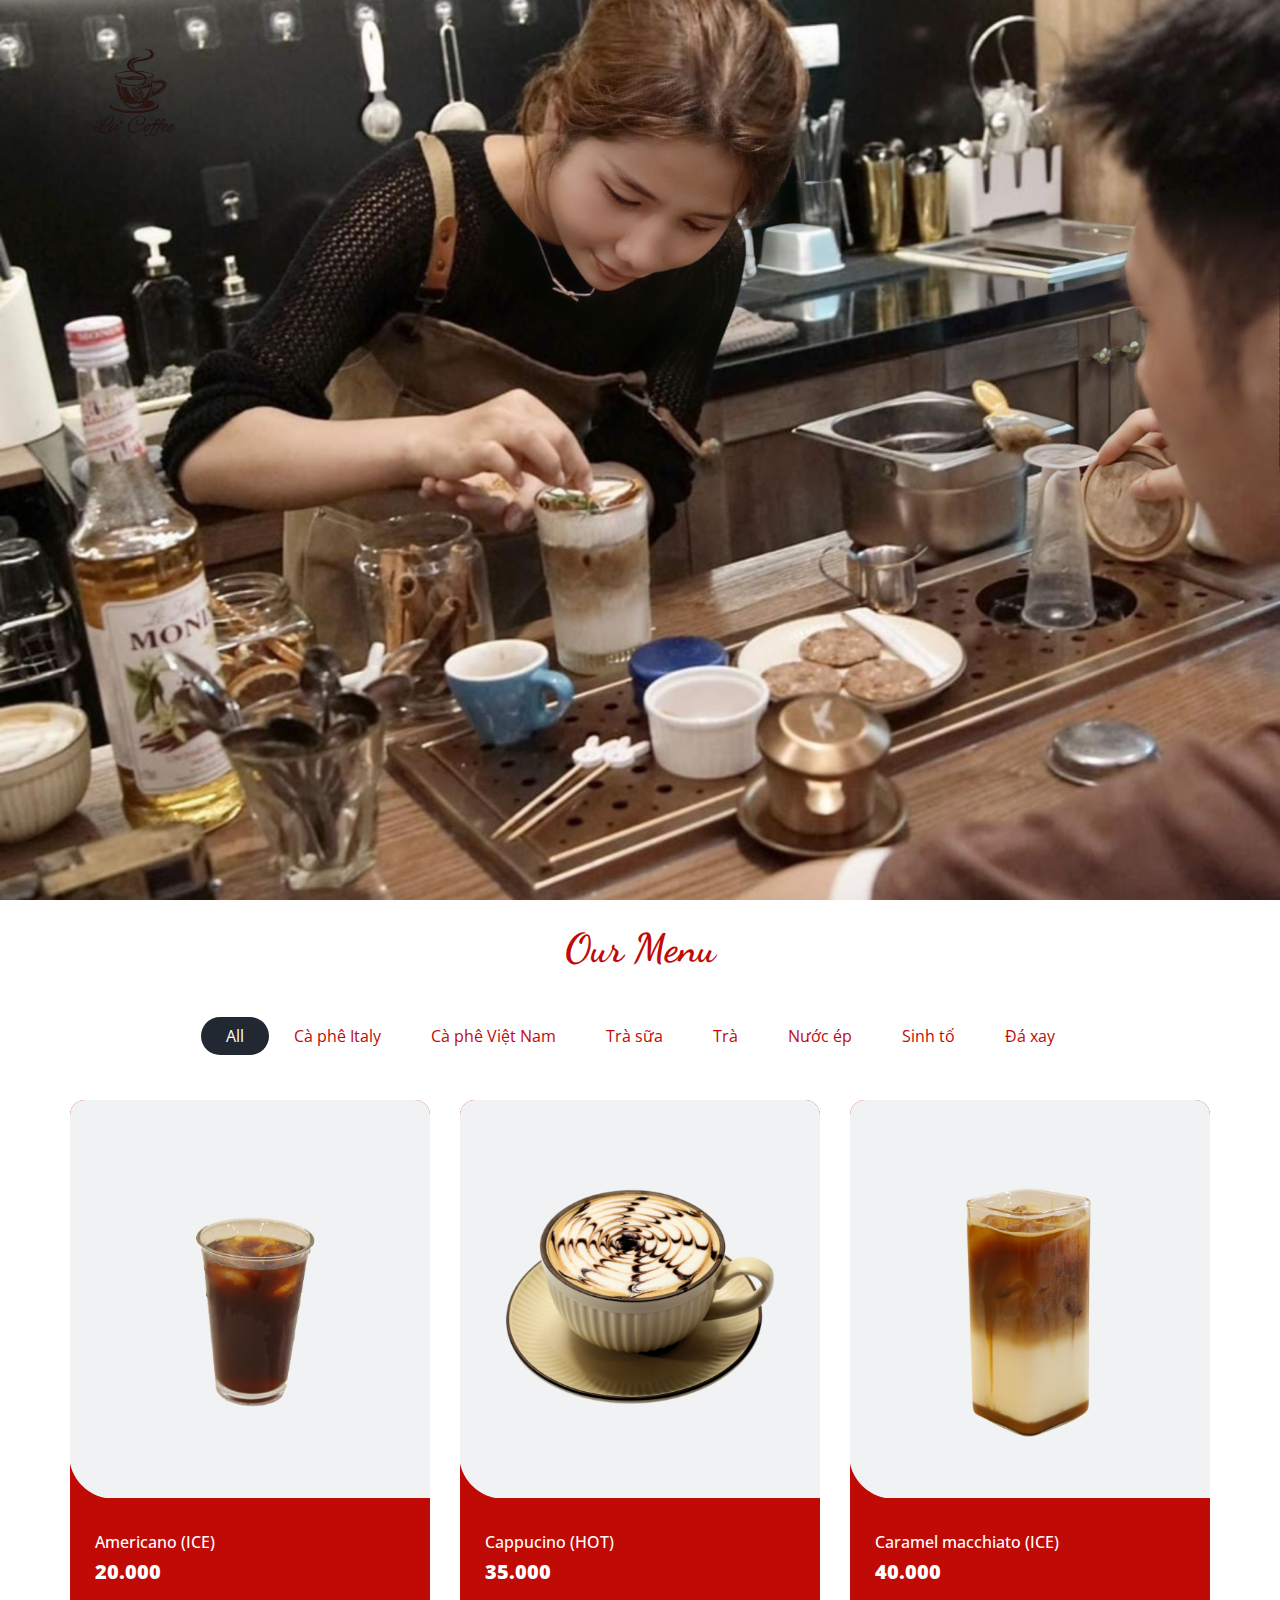
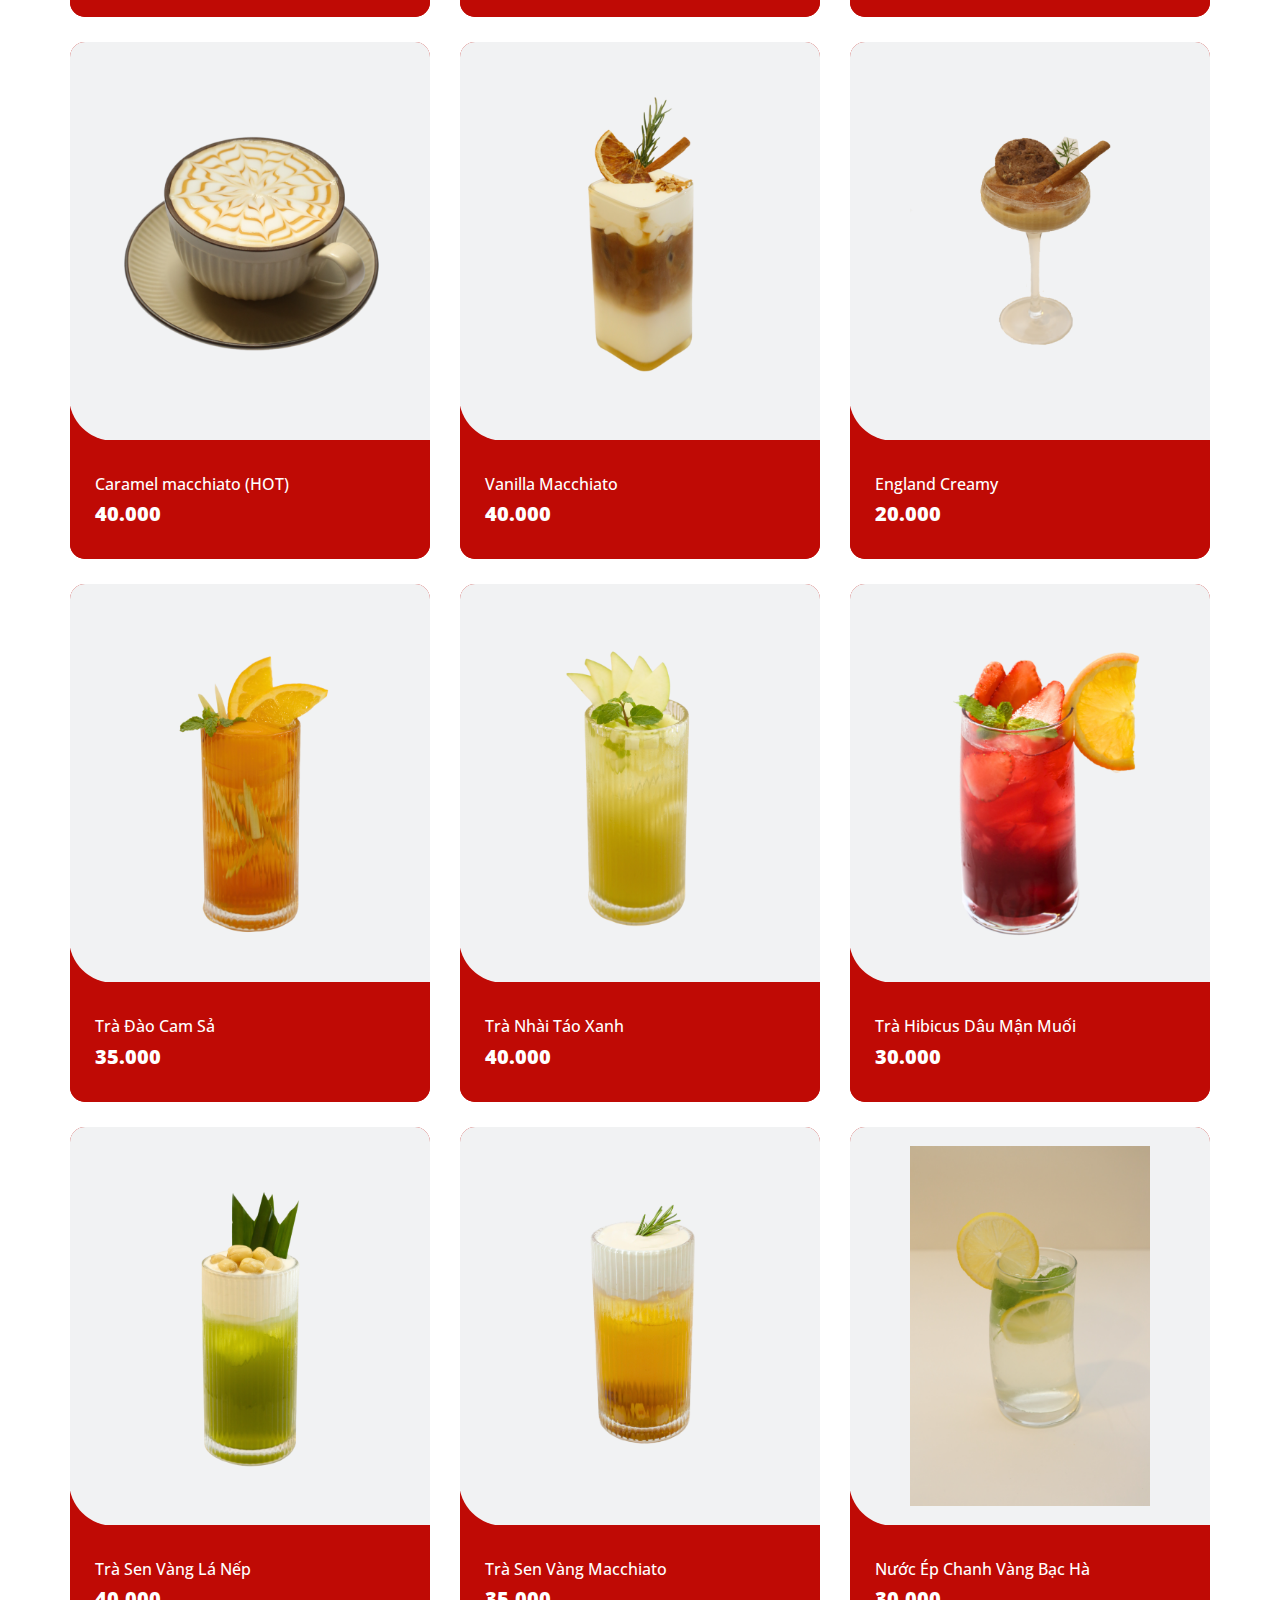
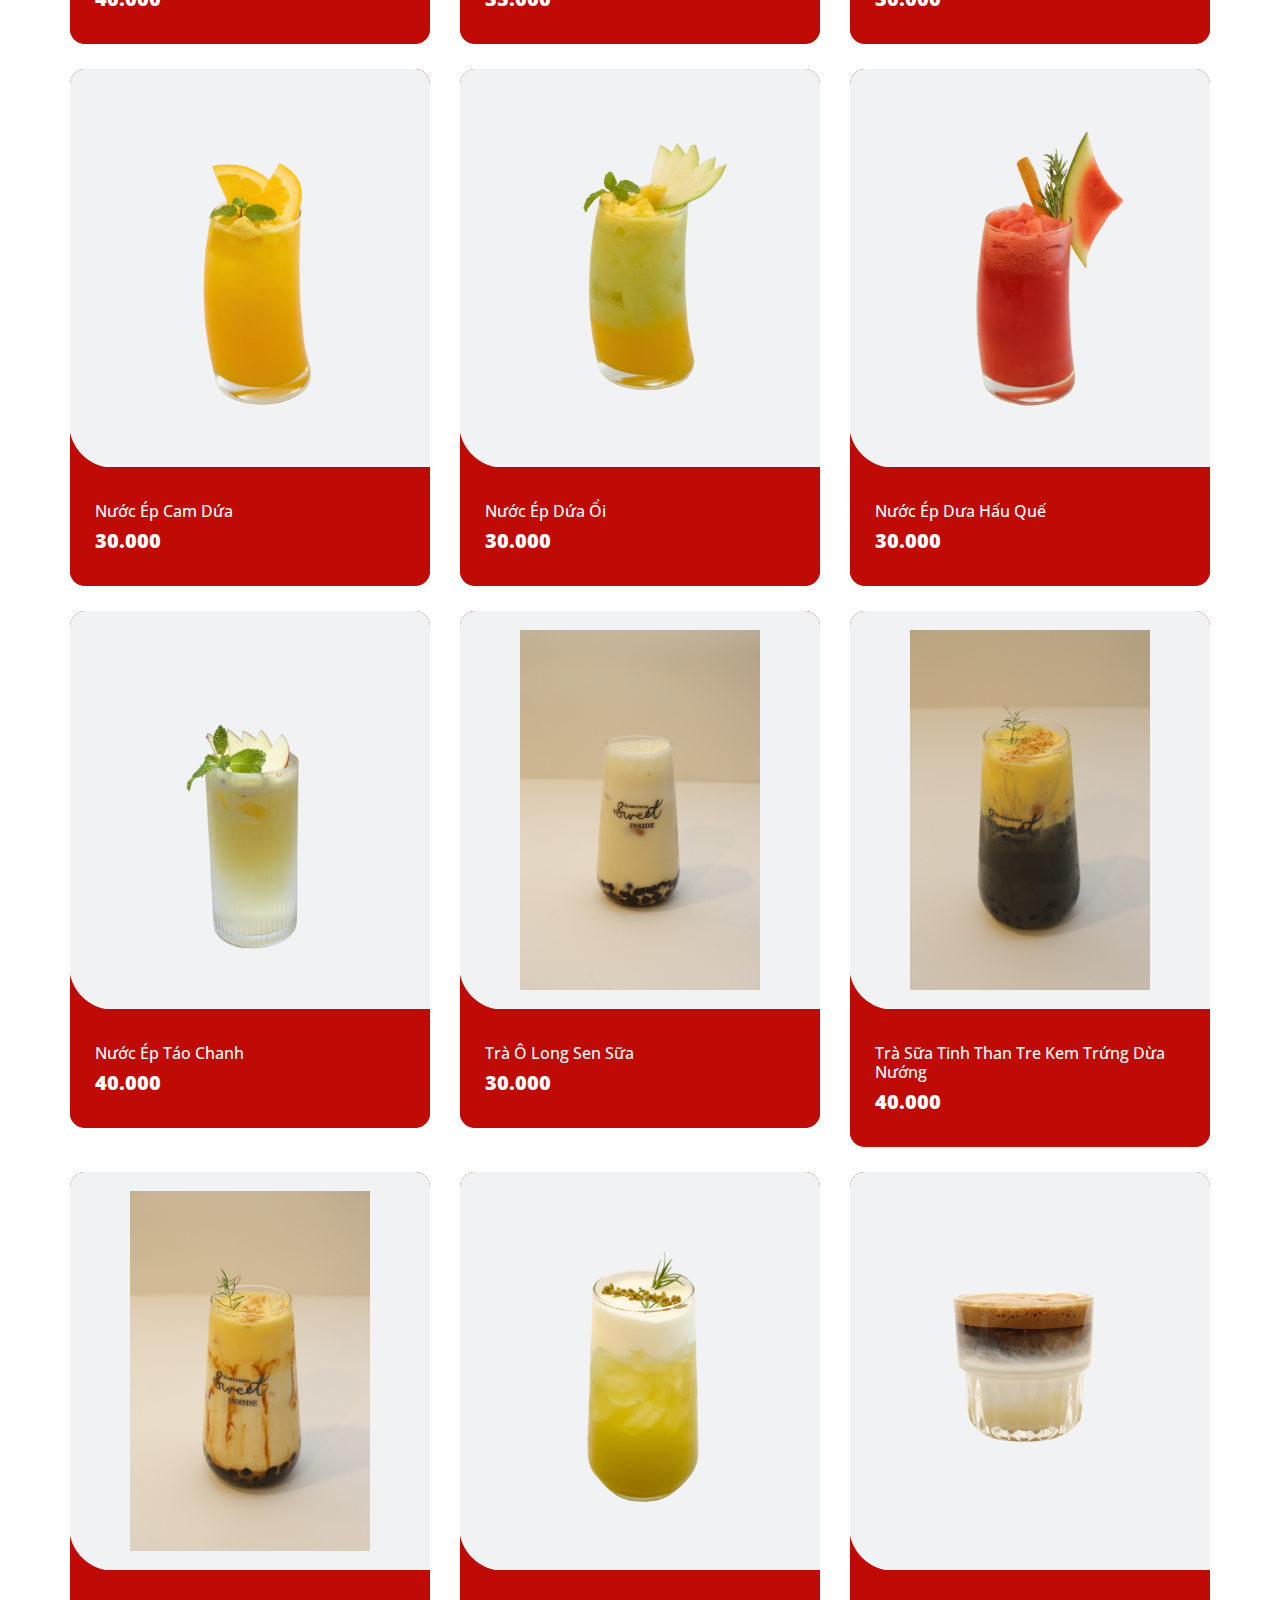
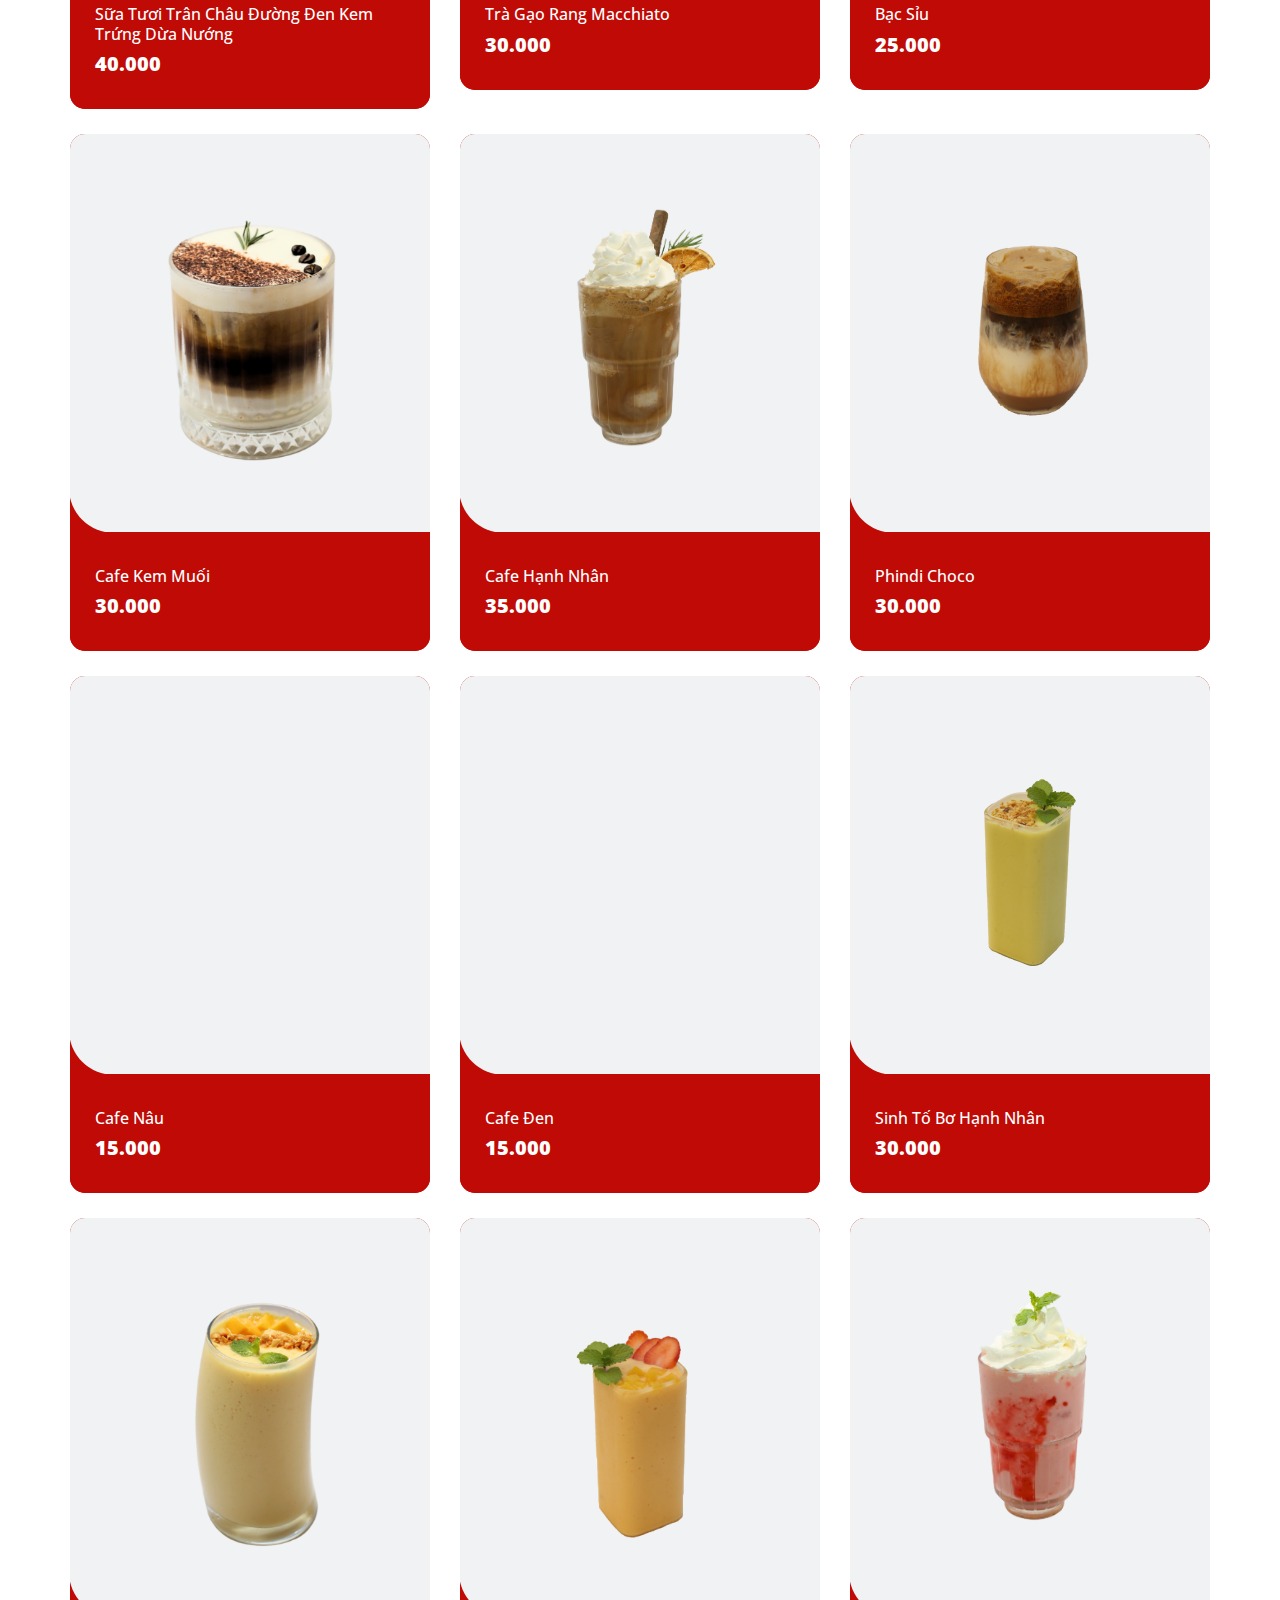
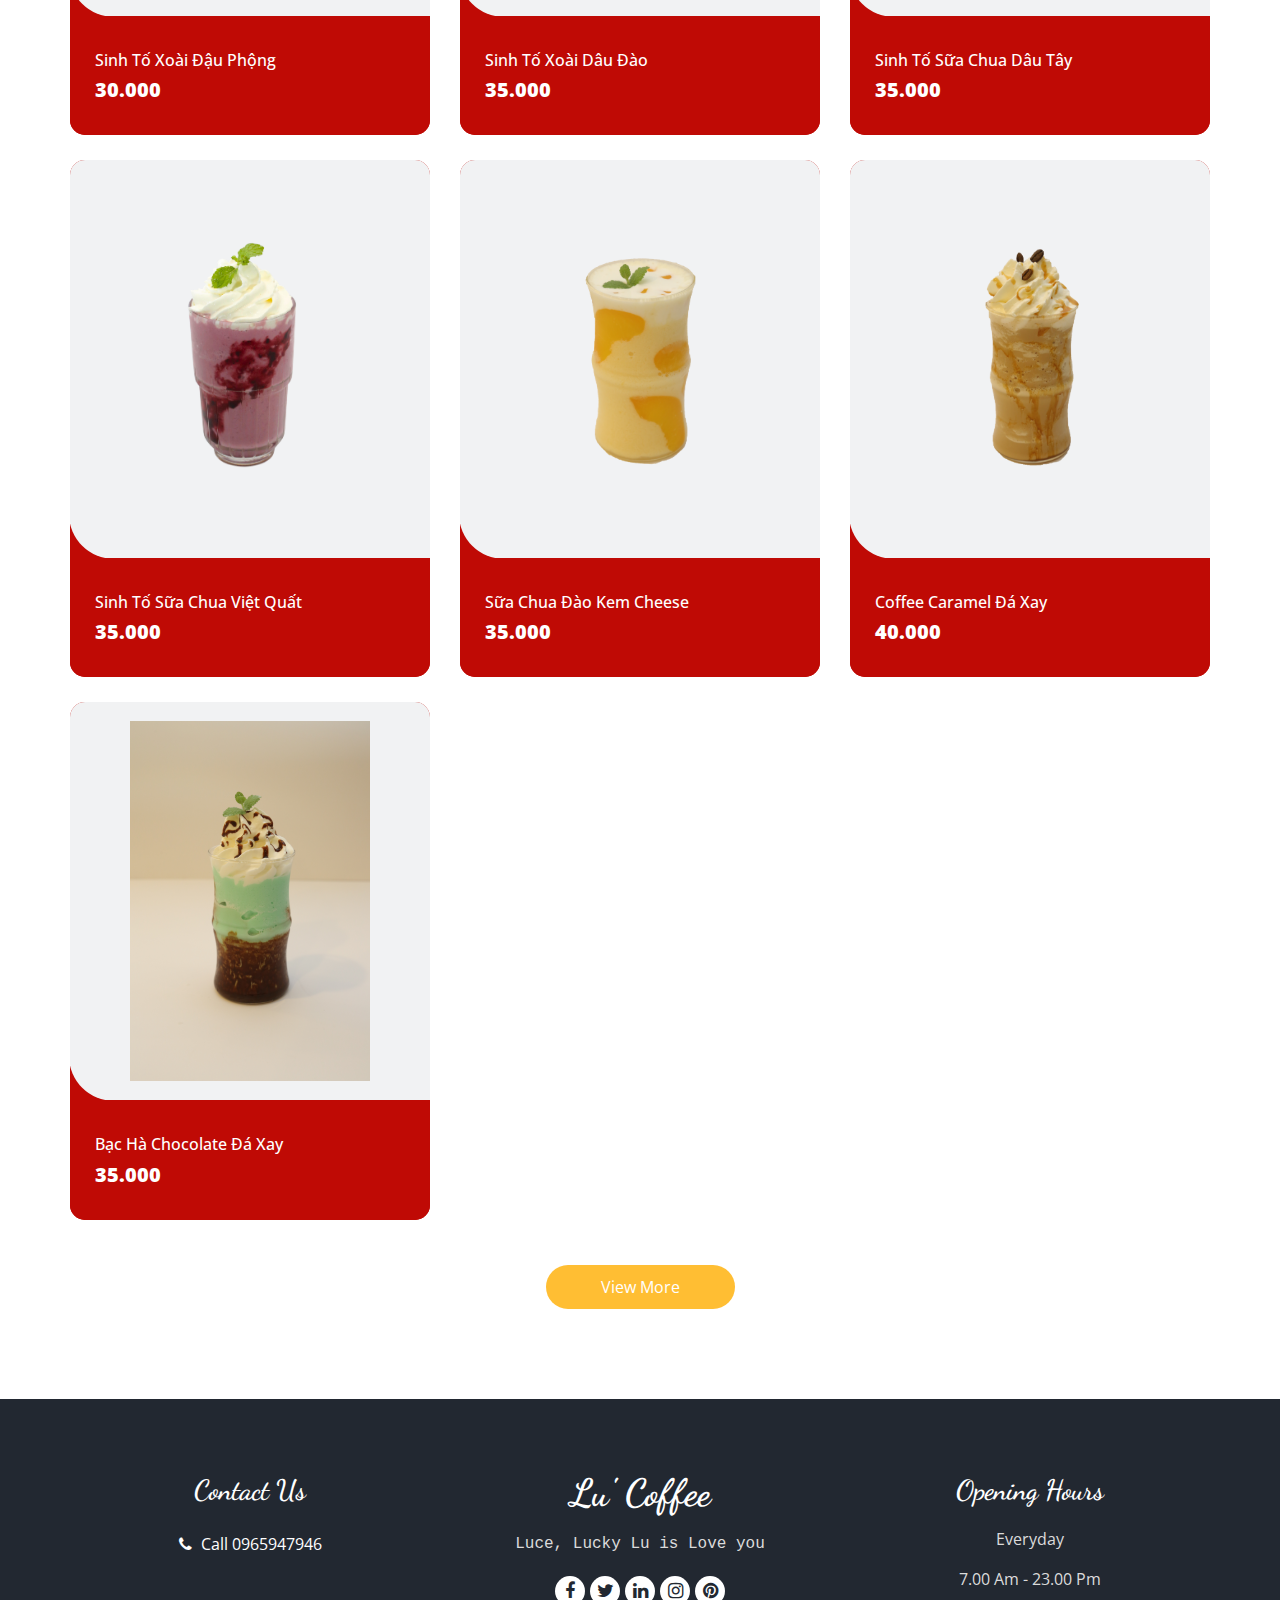
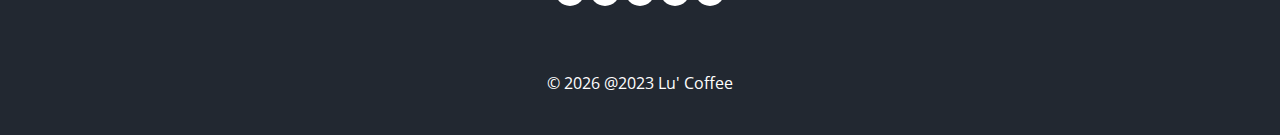
==== commit c5eb2726: "up" ====
--- a/index.html
+++ b/index.html
@@ -43,98 +43,17 @@
       <div class="container">
         <nav class="navbar navbar-expand-lg custom_nav-container ">
           <a class="navbar" href="index.html">
-            <span style="font-size: 16pt; color: black;"> <b>
+            <!-- <span style="font-size: 16pt; color: black; font-family: revert-layer;"> <b>
               Lu' Coffee </b>
-            </span>
+            </span> -->
+            <img style="width: 100px; filter: brightness(0.5);" src="./images/logo.png" alt="">
           </a>
 
           <button class="navbar-toggler" type="button" data-toggle="collapse" data-target="#navbarSupportedContent" aria-controls="navbarSupportedContent" aria-expanded="false" aria-label="Toggle navigation">
             <span class=""> </span>
           </button>
 
-          <!-- <div class="collapse navbar-collapse" id="navbarSupportedContent">
-            <ul class="navbar-nav  mx-auto ">
-              <li class="nav-item active">
-                <a class="nav-link" href="index.html">Home <span class="sr-only">(current)</span></a>
-              </li>
-              <li class="nav-item">
-                <a class="nav-link" href="menu.html">Menu</a>
-              </li>
-              <li class="nav-item">
-                <a class="nav-link" href="about.html">About</a>
-              </li>
-              <li class="nav-item">
-                <a class="nav-link" href="book.html">Book Table</a>
-              </li>
-            </ul>
-            <div class="user_option">
-              <a href="" class="user_link">
-                <i class="fa fa-user" aria-hidden="true"></i>
-              </a>
-              <a class="cart_link" href="#">
-                <svg version="1.1" id="Capa_1" xmlns="http://www.w3.org/2000/svg" xmlns:xlink="http://www.w3.org/1999/xlink" x="0px" y="0px" viewBox="0 0 456.029 456.029" style="enable-background:new 0 0 456.029 456.029;" xml:space="preserve">
-                  <g>
-                    <g>
-                      <path d="M345.6,338.862c-29.184,0-53.248,23.552-53.248,53.248c0,29.184,23.552,53.248,53.248,53.248
-                   c29.184,0,53.248-23.552,53.248-53.248C398.336,362.926,374.784,338.862,345.6,338.862z" />
-                    </g>
-                  </g>
-                  <g>
-                    <g>
-                      <path d="M439.296,84.91c-1.024,0-2.56-0.512-4.096-0.512H112.64l-5.12-34.304C104.448,27.566,84.992,10.67,61.952,10.67H20.48
-                   C9.216,10.67,0,19.886,0,31.15c0,11.264,9.216,20.48,20.48,20.48h41.472c2.56,0,4.608,2.048,5.12,4.608l31.744,216.064
-                   c4.096,27.136,27.648,47.616,55.296,47.616h212.992c26.624,0,49.664-18.944,55.296-45.056l33.28-166.4
-                   C457.728,97.71,450.56,86.958,439.296,84.91z" />
-                    </g>
-                  </g>
-                  <g>
-                    <g>
-                      <path d="M215.04,389.55c-1.024-28.16-24.576-50.688-52.736-50.688c-29.696,1.536-52.224,26.112-51.2,55.296
-                   c1.024,28.16,24.064,50.688,52.224,50.688h1.024C193.536,443.31,216.576,418.734,215.04,389.55z" />
-                    </g>
-                  </g>
-                  <g>
-                  </g>
-                  <g>
-                  </g>
-                  <g>
-                  </g>
-                  <g>
-                  </g>
-                  <g>
-                  </g>
-                  <g>
-                  </g>
-                  <g>
-                  </g>
-                  <g>
-                  </g>
-                  <g>
-                  </g>
-                  <g>
-                  </g>
-                  <g>
-                  </g>
-                  <g>
-                  </g>
-                  <g>
-                  </g>
-                  <g>
-                  </g>
-                  <g>
-                  </g>
-                </svg>
-              </a>
-              <form class="form-inline">
-                <button class="btn  my-2 my-sm-0 nav_search-btn" type="submit">
-                  <i class="fa fa-search" aria-hidden="true"></i>
-                </button>
-              </form>
-              <a href="" class="order_online">
-                Order Online
-              </a>
-            </div>
-          </div> -->
+         
         </nav>
       </div>
     </header>
@@ -148,10 +67,8 @@
               <div class="row">
                 <div class="col-md-7 col-lg-6 ">
                   <div class="detail-box">
-                    <h1>
-                      Luce, Lucky <br>
-                       and <br>
-                        Lu is Love you
+                    <h1 style="font-family: revert-layer; height: 200px;">
+        
                     </h1>
                     <!-- <p>
                       Doloremque, itaque aperiam facilis rerum, commodi, temporibus sapiente ad mollitia laborum quam quisquam esse error unde. Tempora ex doloremque, labore, sunt repellat dolore, iste magni quos nihil ducimus libero ipsam.
@@ -936,22 +853,11 @@
               Contact Us
             </h4>
             <div class="contact_link_box">
-              <a href="">
-                <i class="fa fa-map-marker" aria-hidden="true"></i>
-                <span>
-                  Location
-                </span>
-              </a>
+      
               <a href="">
                 <i class="fa fa-phone" aria-hidden="true"></i>
                 <span>
-                  Call +01 1234567890
-                </span>
-              </a>
-              <a href="">
-                <i class="fa fa-envelope" aria-hidden="true"></i>
-                <span>
-                  demo@gmail.com
+                  Call 0965947946
                 </span>
               </a>
             </div>
@@ -960,11 +866,10 @@
         <div class="col-md-4 footer-col">
           <div class="footer_detail">
             <a href="" class="footer-logo">
-              Feane
+              Lu' Coffee
             </a>
-            <p>
-              Necessary, making this the first true generator on the Internet. It uses a dictionary of over 200 Latin words, combined with
-            </p>
+            <p style="font-family: monospace;">
+              Luce, Lucky Lu is Love you</p>
             <div class="footer_social">
               <a href="">
                 <i class="fa fa-facebook" aria-hidden="true"></i>
@@ -992,16 +897,13 @@
             Everyday
           </p>
           <p>
-            10.00 Am -10.00 Pm
+            7.00 Am - 23.00 Pm
           </p>
         </div>
       </div>
       <div class="footer-info">
         <p>
-          &copy; <span id="displayYear"></span> All Rights Reserved By
-          <a href="https://html.design/">Free Html Templates</a><br><br>
-          &copy; <span id="displayYear"></span> Distributed By
-          <a href="https://themewagon.com/" target="_blank">Lu' Coffee</a>
+          &copy; <span id="displayYear"></span> @2023 Lu' Coffee
         </p>
       </div>
     </div>
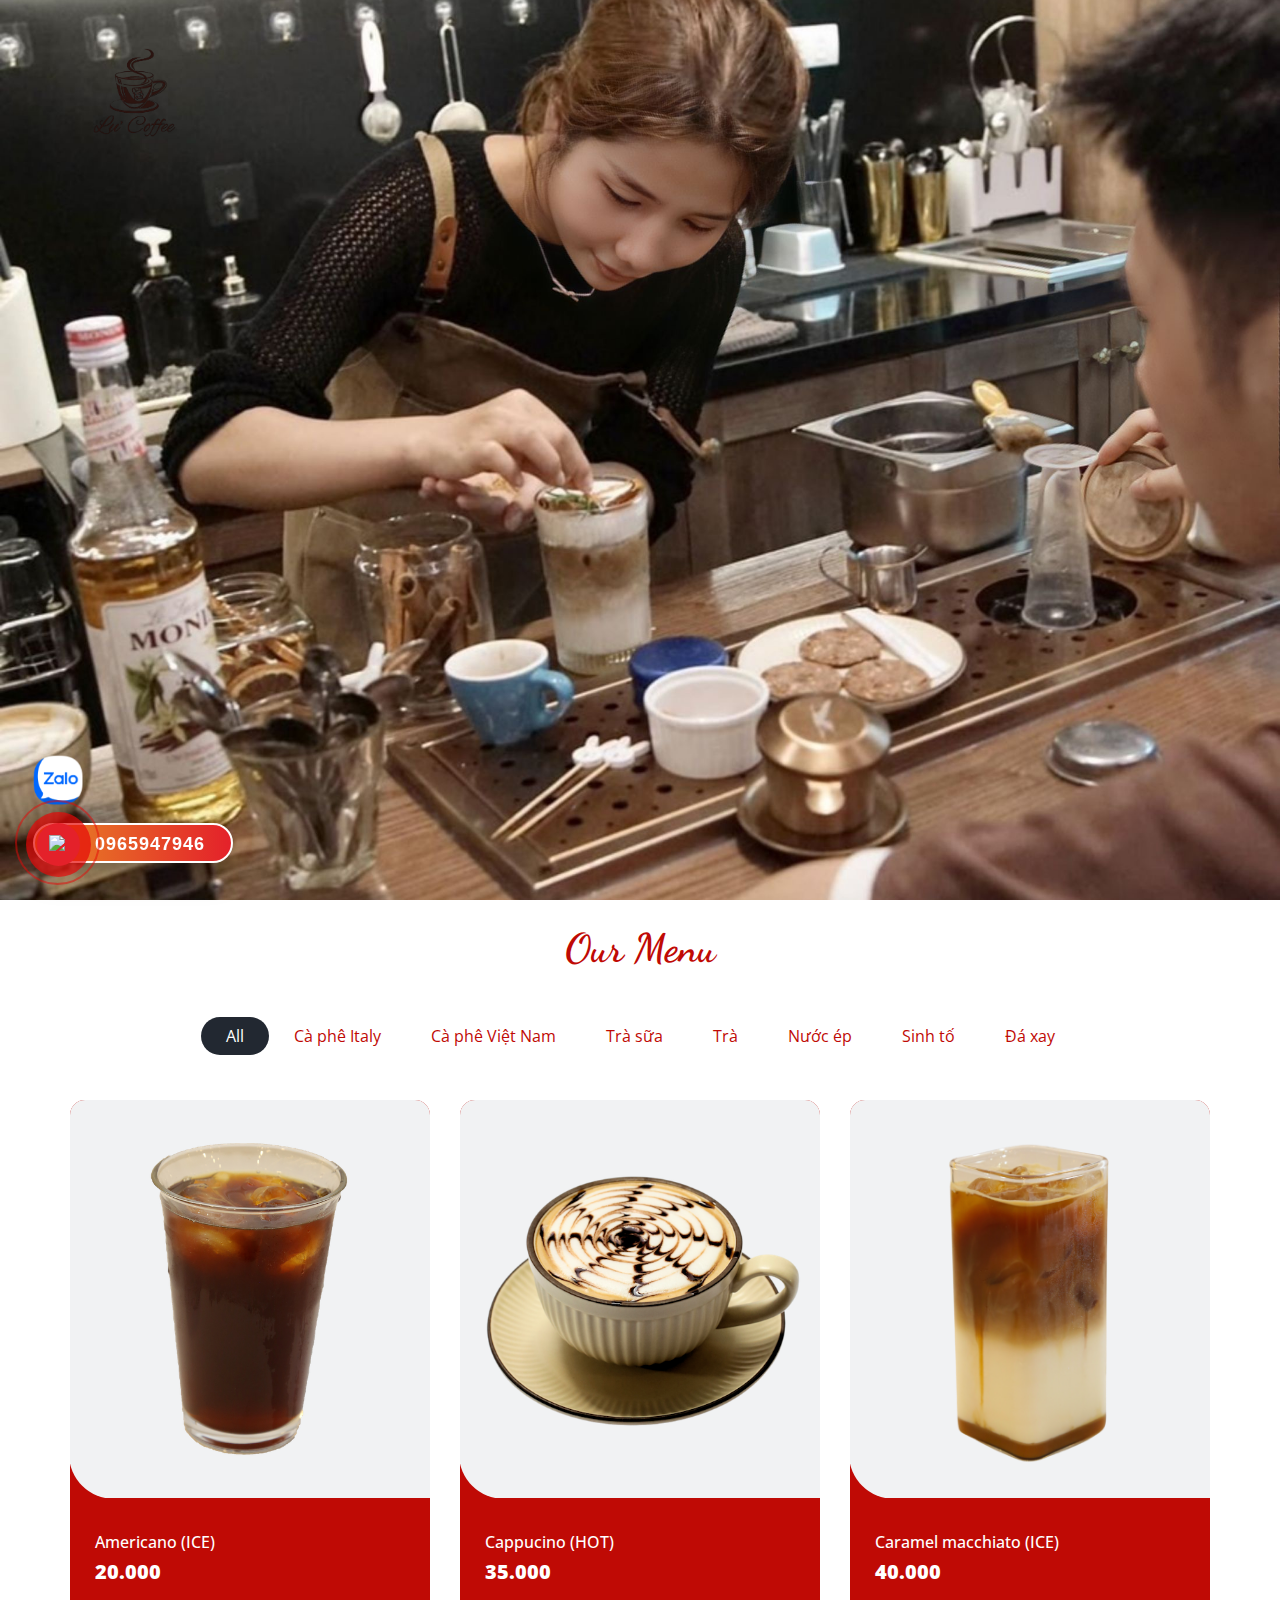
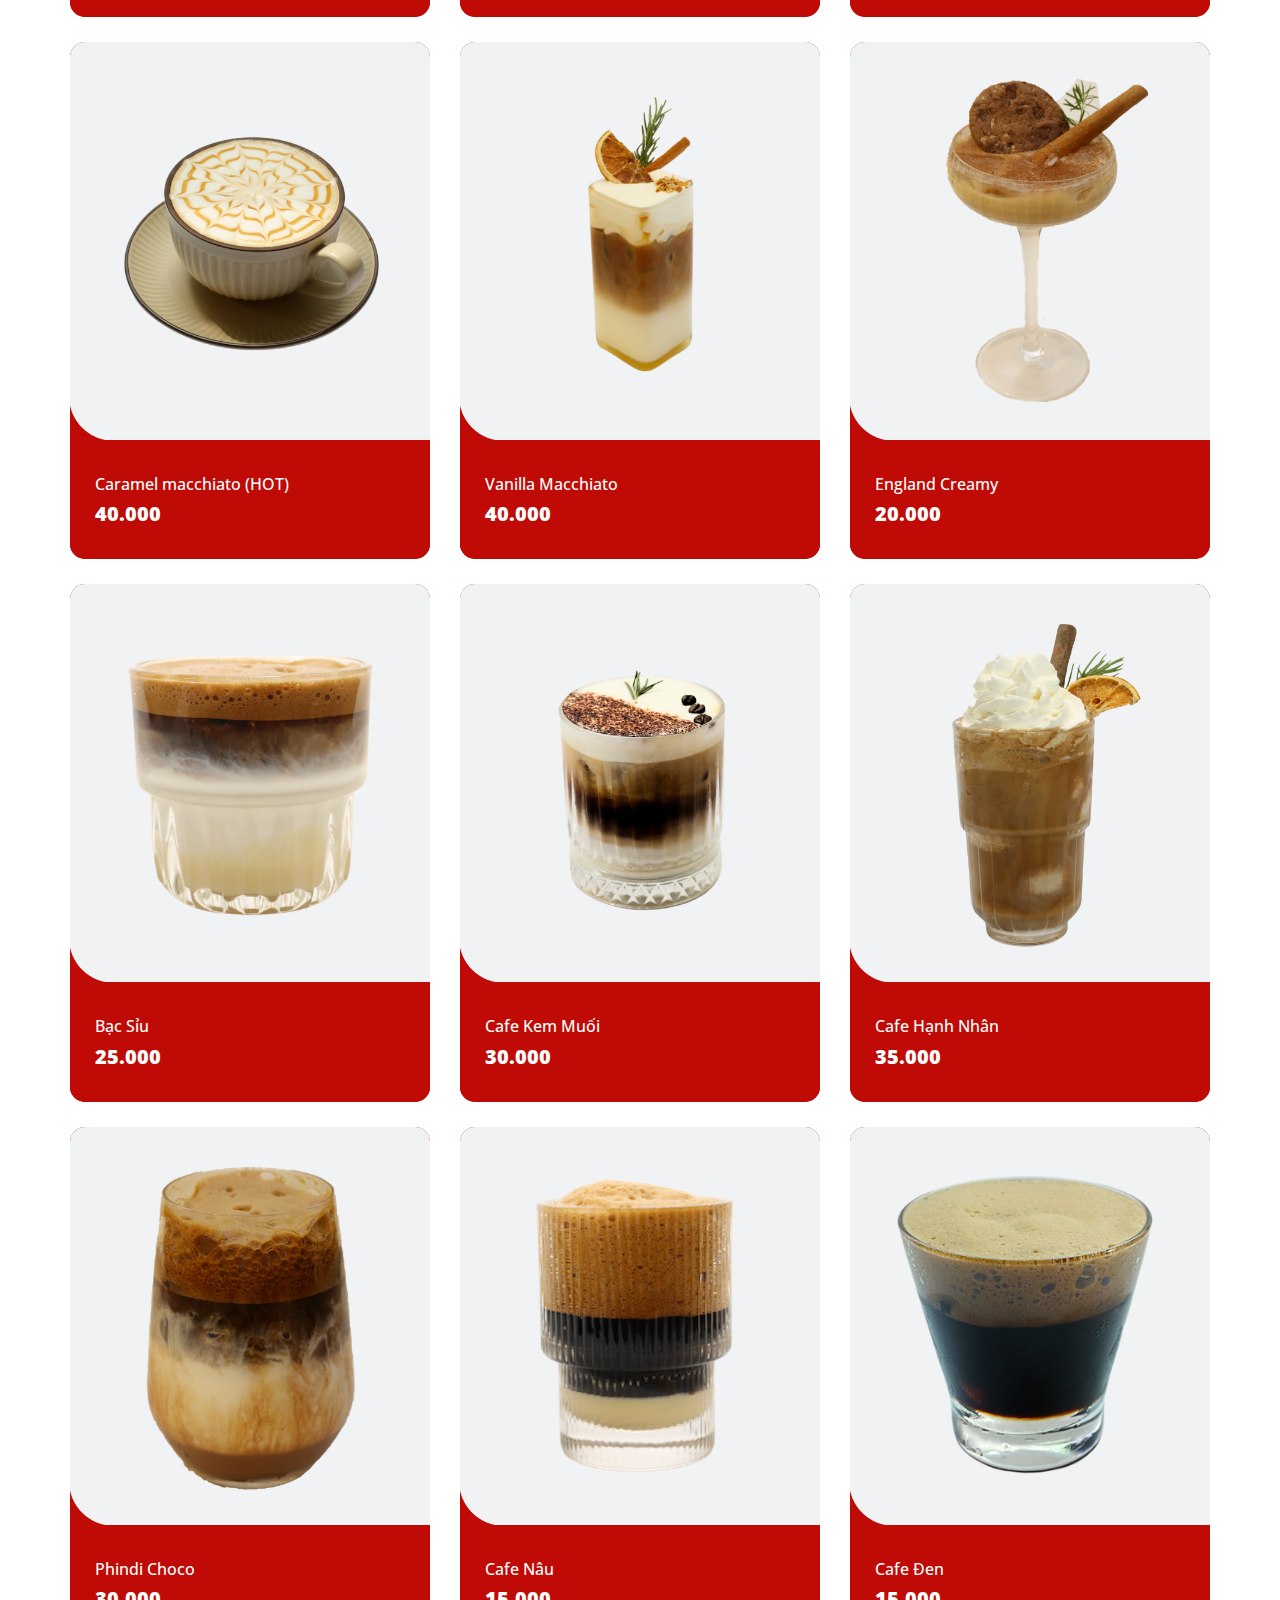
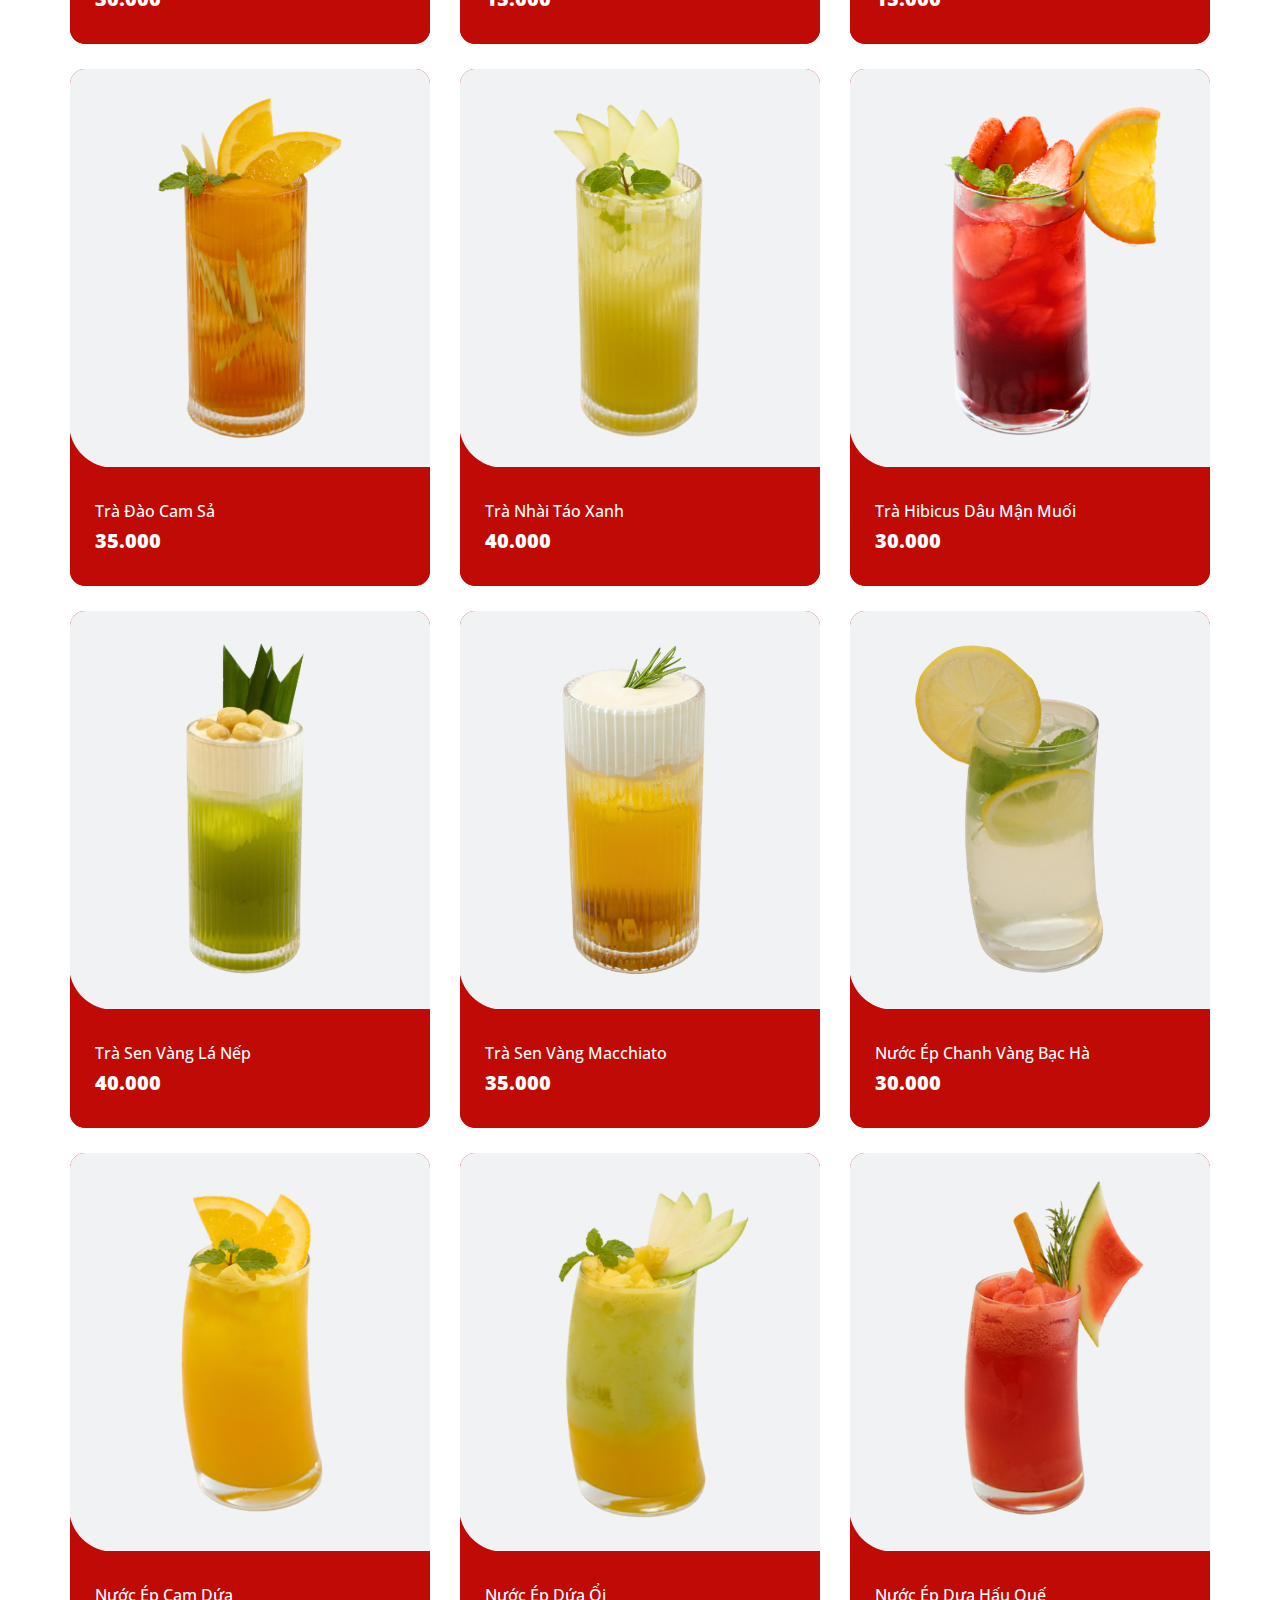
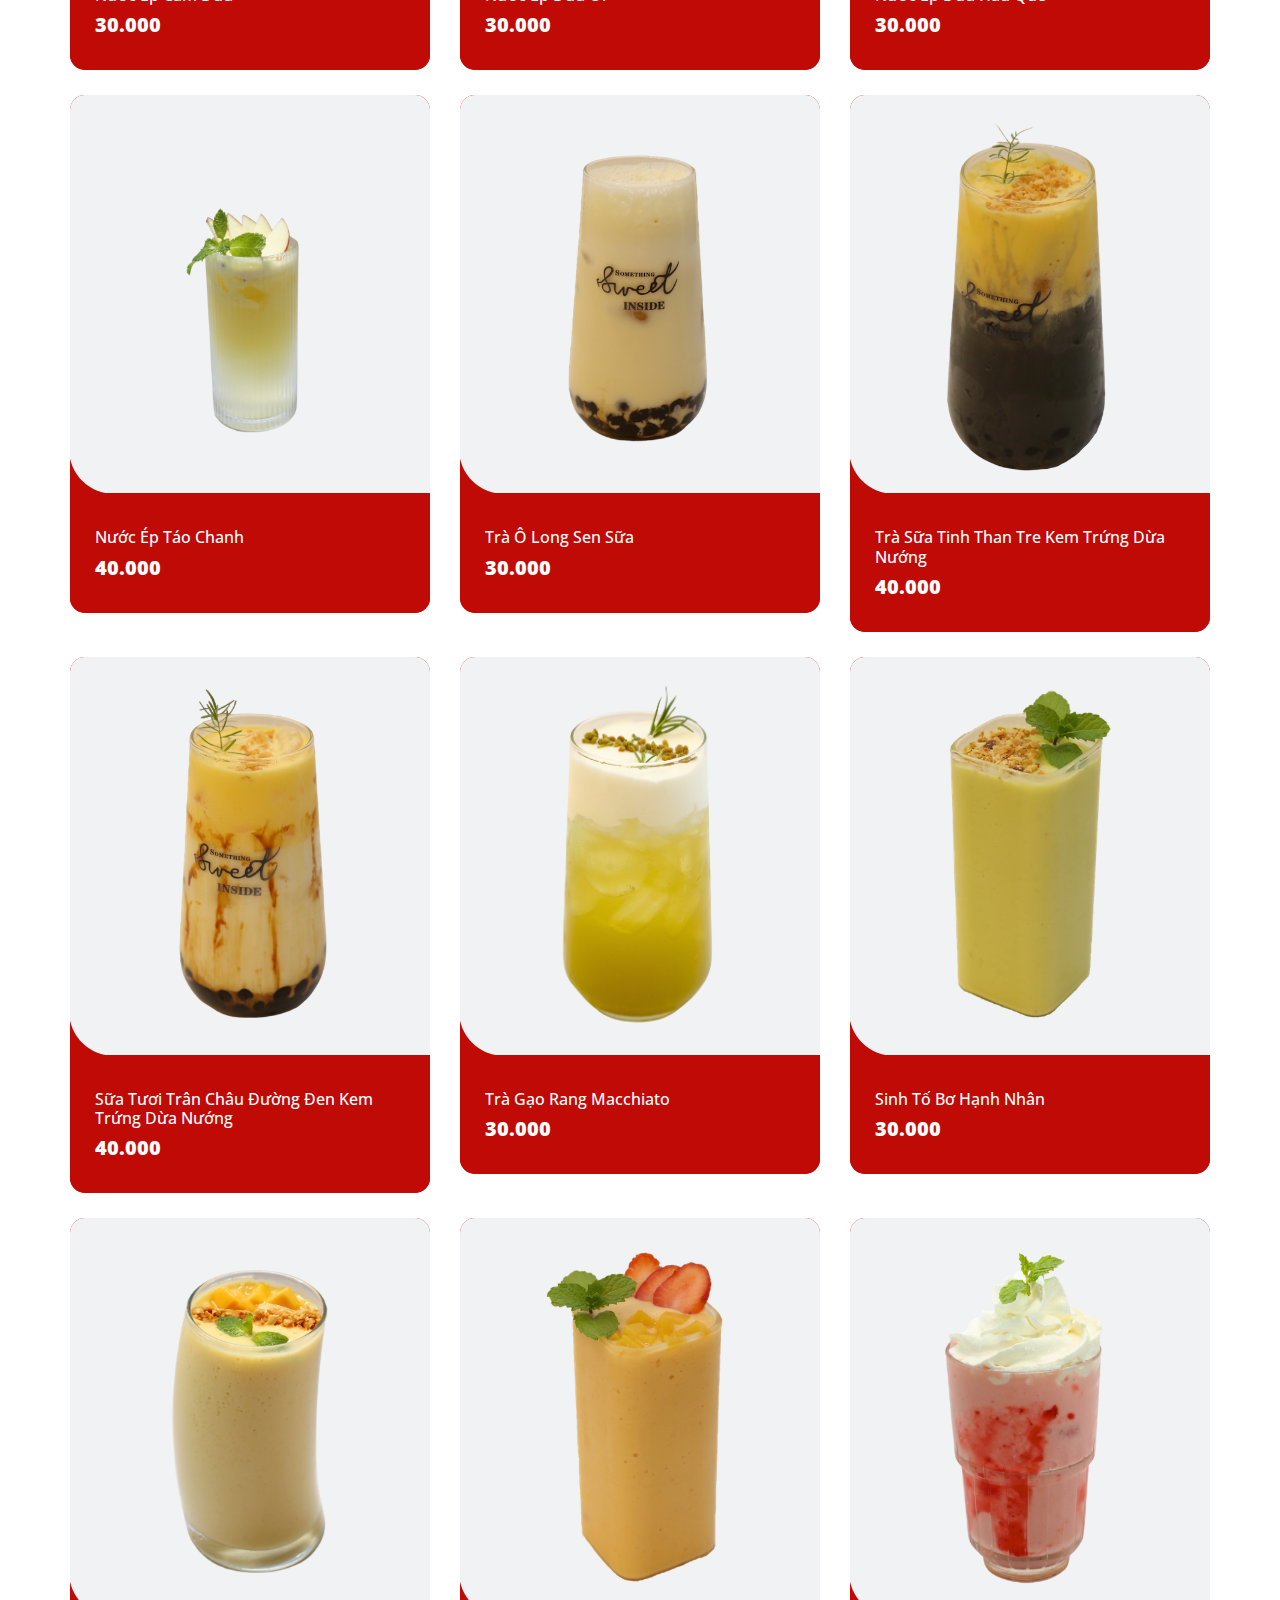
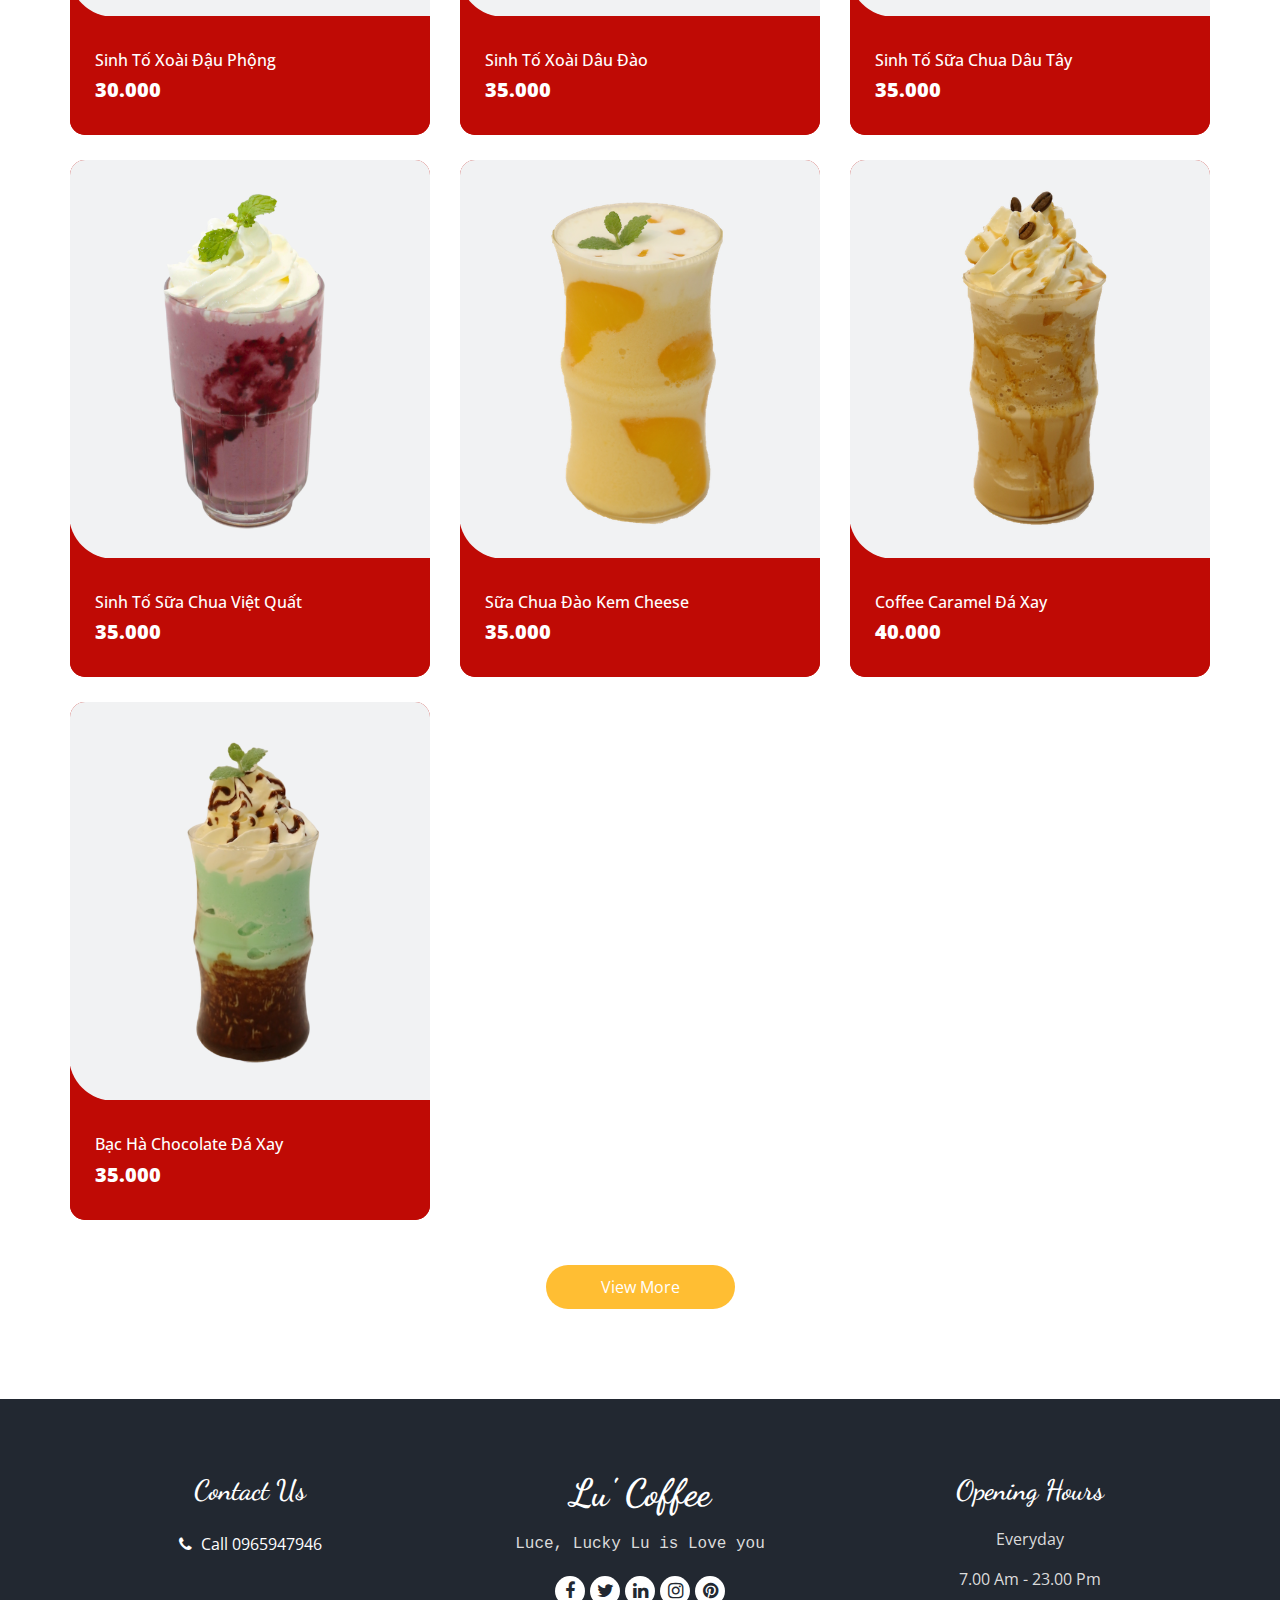
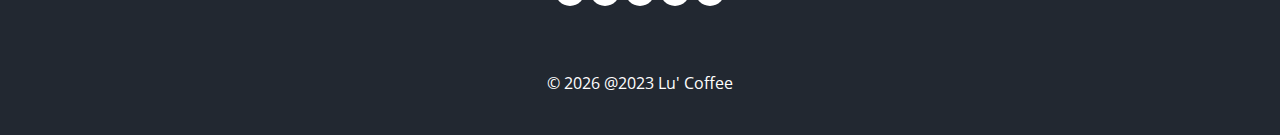
==== commit 6273ee54: "add icon contact" ====
--- a/index.html
+++ b/index.html
@@ -11,17 +11,17 @@
   <meta name="keywords" content="" />
   <meta name="description" content="" />
   <meta name="author" content="" />
-  <link rel="shortcut icon" href="images/favicon.png" type="">
-
-  <title> Feane </title>
+  <link rel="shortcut icon" href="images/logomini.jpeg" type="">
+
+  <title> Lu' Coffee </title>
 
   <!-- bootstrap core css -->
   <link rel="stylesheet" type="text/css" href="css/bootstrap.css" />
 
   <!--owl slider stylesheet -->
-  <link rel="stylesheet" type="text/css" href="https://cdnjs.cloudflare.com/ajax/libs/OwlCarousel2/2.3.4/assets/owl.carousel.min.css" />
+  <!-- <link rel="stylesheet" type="text/css" href="https://cdnjs.cloudflare.com/ajax/libs/OwlCarousel2/2.3.4/assets/owl.carousel.min.css" /> -->
   <!-- nice select  -->
-  <link rel="stylesheet" href="https://cdnjs.cloudflare.com/ajax/libs/jquery-nice-select/1.1.0/css/nice-select.min.css" integrity="sha512-CruCP+TD3yXzlvvijET8wV5WxxEh5H8P4cmz0RFbKK6FlZ2sYl3AEsKlLPHbniXKSrDdFewhbmBK5skbdsASbQ==" crossorigin="anonymous" />
+  <!-- <link rel="stylesheet" href="https://cdnjs.cloudflare.com/ajax/libs/jquery-nice-select/1.1.0/css/nice-select.min.css" integrity="sha512-CruCP+TD3yXzlvvijET8wV5WxxEh5H8P4cmz0RFbKK6FlZ2sYl3AEsKlLPHbniXKSrDdFewhbmBK5skbdsASbQ==" crossorigin="anonymous" /> -->
   <!-- font awesome style -->
   <link href="css/font-awesome.min.css" rel="stylesheet" />
 
@@ -29,10 +29,28 @@
   <link href="css/style.css" rel="stylesheet" />
   <!-- responsive style -->
   <link href="css/responsive.css" rel="stylesheet" />
+  <link href="css/contact.css" rel="stylesheet" />
 
 </head>
 
 <body>
+  <div class="hotline-phone-ring-wrap">
+    <div class="hotline-phone-ring">
+        <div class="hotline-phone-ring-circle"></div>
+        <div class="hotline-phone-ring-circle-fill"></div>
+        <div class="hotline-phone-ring-img-circle"> <a href="tel:0965947946" class="pps-btn-img"> <img src="https://netweb.vn/img/hotline/icon.png" alt="so dien thoai" width="50"> </a></div>
+    </div>
+    <div class="hotline-bar">
+        <a href="tel:0965947946"> <span class="text-hotline">0965947946</span> </a>
+    </div>
+
+</div>
+<div class="float-icon-hotline">			
+  <ul class ="left-icon hotline">
+    <li class="hotline_float_icon"><a target="_blank" rel="nofollow" id="messengerButton" href="https://zalo.me/0965947946"><img src="images/zalo-logo.png" style="width: 50px;" alt=""><span>Zalo</span></a></li>
+    <!-- <li class="hotline_float_icon"><a target="_blank" rel="nofollow" id="messengerButton" href="https://www.messenger.com/t/vanhaiweb"><i class="fa fa-messenger animated infinite tada"></i><span>Facebook</span></a></li> -->
+  </ul>		
+</div>
 
   <div class="hero_area">
     <div class="bg-box">
@@ -49,11 +67,12 @@
             <img style="width: 100px; filter: brightness(0.5);" src="./images/logo.png" alt="">
           </a>
 
-          <button class="navbar-toggler" type="button" data-toggle="collapse" data-target="#navbarSupportedContent" aria-controls="navbarSupportedContent" aria-expanded="false" aria-label="Toggle navigation">
+          <button class="navbar-toggler" type="button" data-toggle="collapse" data-target="#navbarSupportedContent"
+            aria-controls="navbarSupportedContent" aria-expanded="false" aria-label="Toggle navigation">
             <span class=""> </span>
           </button>
 
-         
+
         </nav>
       </div>
     </header>
@@ -68,7 +87,7 @@
                 <div class="col-md-7 col-lg-6 ">
                   <div class="detail-box">
                     <h1 style="font-family: revert-layer; height: 200px;">
-        
+
                     </h1>
                     <!-- <p>
                       Doloremque, itaque aperiam facilis rerum, commodi, temporibus sapiente ad mollitia laborum quam quisquam esse error unde. Tempora ex doloremque, labore, sunt repellat dolore, iste magni quos nihil ducimus libero ipsam.
@@ -175,7 +194,8 @@
                     Delicious Pizza
                   </h5>
                   <p>
-                    Veniam debitis quaerat officiis quasi cupiditate quo, quisquam velit, magnam voluptatem repellendus sed eaque
+                    Veniam debitis quaerat officiis quasi cupiditate quo, quisquam velit, magnam voluptatem repellendus
+                    sed eaque
                   </p>
                   <div class="options">
                     <h6>
@@ -197,14 +217,17 @@
                     Delicious Burger
                   </h5>
                   <p>
-                    Veniam debitis quaerat officiis quasi cupiditate quo, quisquam velit, magnam voluptatem repellendus sed eaque
+                    Veniam debitis quaerat officiis quasi cupiditate quo, quisquam velit, magnam voluptatem repellendus
+                    sed eaque
                   </p>
                   <div class="options">
                     <h6>
                       $15
                     </h6>
                     <a href="">
-                      <svg version="1.1" id="Capa_1" xmlns="http://www.w3.org/2000/svg" xmlns:xlink="http://www.w3.org/1999/xlink" x="0px" y="0px" viewBox="0 0 456.029 456.029" style="enable-background:new 0 0 456.029 456.029;" xml:space="preserve">
+                      <svg version="1.1" id="Capa_1" xmlns="http://www.w3.org/2000/svg"
+                        xmlns:xlink="http://www.w3.org/1999/xlink" x="0px" y="0px" viewBox="0 0 456.029 456.029"
+                        style="enable-background:new 0 0 456.029 456.029;" xml:space="preserve">
                         <g>
                           <g>
                             <path d="M345.6,338.862c-29.184,0-53.248,23.552-53.248,53.248c0,29.184,23.552,53.248,53.248,53.248
@@ -221,7 +244,8 @@
                         </g>
                         <g>
                           <g>
-                            <path d="M215.04,389.55c-1.024-28.16-24.576-50.688-52.736-50.688c-29.696,1.536-52.224,26.112-51.2,55.296
+                            <path
+                              d="M215.04,389.55c-1.024-28.16-24.576-50.688-52.736-50.688c-29.696,1.536-52.224,26.112-51.2,55.296
                          c1.024,28.16,24.064,50.688,52.224,50.688h1.024C193.536,443.31,216.576,418.734,215.04,389.55z" />
                           </g>
                         </g>
@@ -273,14 +297,17 @@
                     Delicious Pizza
                   </h5>
                   <p>
-                    Veniam debitis quaerat officiis quasi cupiditate quo, quisquam velit, magnam voluptatem repellendus sed eaque
+                    Veniam debitis quaerat officiis quasi cupiditate quo, quisquam velit, magnam voluptatem repellendus
+                    sed eaque
                   </p>
                   <div class="options">
                     <h6>
                       $17
                     </h6>
                     <a href="">
-                      <svg version="1.1" id="Capa_1" xmlns="http://www.w3.org/2000/svg" xmlns:xlink="http://www.w3.org/1999/xlink" x="0px" y="0px" viewBox="0 0 456.029 456.029" style="enable-background:new 0 0 456.029 456.029;" xml:space="preserve">
+                      <svg version="1.1" id="Capa_1" xmlns="http://www.w3.org/2000/svg"
+                        xmlns:xlink="http://www.w3.org/1999/xlink" x="0px" y="0px" viewBox="0 0 456.029 456.029"
+                        style="enable-background:new 0 0 456.029 456.029;" xml:space="preserve">
                         <g>
                           <g>
                             <path d="M345.6,338.862c-29.184,0-53.248,23.552-53.248,53.248c0,29.184,23.552,53.248,53.248,53.248
@@ -297,7 +324,8 @@
                         </g>
                         <g>
                           <g>
-                            <path d="M215.04,389.55c-1.024-28.16-24.576-50.688-52.736-50.688c-29.696,1.536-52.224,26.112-51.2,55.296
+                            <path
+                              d="M215.04,389.55c-1.024-28.16-24.576-50.688-52.736-50.688c-29.696,1.536-52.224,26.112-51.2,55.296
                          c1.024,28.16,24.064,50.688,52.224,50.688h1.024C193.536,443.31,216.576,418.734,215.04,389.55z" />
                           </g>
                         </g>
@@ -349,14 +377,17 @@
                     Delicious Pasta
                   </h5>
                   <p>
-                    Veniam debitis quaerat officiis quasi cupiditate quo, quisquam velit, magnam voluptatem repellendus sed eaque
+                    Veniam debitis quaerat officiis quasi cupiditate quo, quisquam velit, magnam voluptatem repellendus
+                    sed eaque
                   </p>
                   <div class="options">
                     <h6>
                       $18
                     </h6>
                     <a href="">
-                      <svg version="1.1" id="Capa_1" xmlns="http://www.w3.org/2000/svg" xmlns:xlink="http://www.w3.org/1999/xlink" x="0px" y="0px" viewBox="0 0 456.029 456.029" style="enable-background:new 0 0 456.029 456.029;" xml:space="preserve">
+                      <svg version="1.1" id="Capa_1" xmlns="http://www.w3.org/2000/svg"
+                        xmlns:xlink="http://www.w3.org/1999/xlink" x="0px" y="0px" viewBox="0 0 456.029 456.029"
+                        style="enable-background:new 0 0 456.029 456.029;" xml:space="preserve">
                         <g>
                           <g>
                             <path d="M345.6,338.862c-29.184,0-53.248,23.552-53.248,53.248c0,29.184,23.552,53.248,53.248,53.248
@@ -373,7 +404,8 @@
                         </g>
                         <g>
                           <g>
-                            <path d="M215.04,389.55c-1.024-28.16-24.576-50.688-52.736-50.688c-29.696,1.536-52.224,26.112-51.2,55.296
+                            <path
+                              d="M215.04,389.55c-1.024-28.16-24.576-50.688-52.736-50.688c-29.696,1.536-52.224,26.112-51.2,55.296
                          c1.024,28.16,24.064,50.688,52.224,50.688h1.024C193.536,443.31,216.576,418.734,215.04,389.55z" />
                           </g>
                         </g>
@@ -425,14 +457,17 @@
                     French Fries
                   </h5>
                   <p>
-                    Veniam debitis quaerat officiis quasi cupiditate quo, quisquam velit, magnam voluptatem repellendus sed eaque
+                    Veniam debitis quaerat officiis quasi cupiditate quo, quisquam velit, magnam voluptatem repellendus
+                    sed eaque
                   </p>
                   <div class="options">
                     <h6>
                       $10
                     </h6>
                     <a href="">
-                      <svg version="1.1" id="Capa_1" xmlns="http://www.w3.org/2000/svg" xmlns:xlink="http://www.w3.org/1999/xlink" x="0px" y="0px" viewBox="0 0 456.029 456.029" style="enable-background:new 0 0 456.029 456.029;" xml:space="preserve">
+                      <svg version="1.1" id="Capa_1" xmlns="http://www.w3.org/2000/svg"
+                        xmlns:xlink="http://www.w3.org/1999/xlink" x="0px" y="0px" viewBox="0 0 456.029 456.029"
+                        style="enable-background:new 0 0 456.029 456.029;" xml:space="preserve">
                         <g>
                           <g>
                             <path d="M345.6,338.862c-29.184,0-53.248,23.552-53.248,53.248c0,29.184,23.552,53.248,53.248,53.248
@@ -449,7 +484,8 @@
                         </g>
                         <g>
                           <g>
-                            <path d="M215.04,389.55c-1.024-28.16-24.576-50.688-52.736-50.688c-29.696,1.536-52.224,26.112-51.2,55.296
+                            <path
+                              d="M215.04,389.55c-1.024-28.16-24.576-50.688-52.736-50.688c-29.696,1.536-52.224,26.112-51.2,55.296
                          c1.024,28.16,24.064,50.688,52.224,50.688h1.024C193.536,443.31,216.576,418.734,215.04,389.55z" />
                           </g>
                         </g>
@@ -501,14 +537,17 @@
                     Delicious Pizza
                   </h5>
                   <p>
-                    Veniam debitis quaerat officiis quasi cupiditate quo, quisquam velit, magnam voluptatem repellendus sed eaque
+                    Veniam debitis quaerat officiis quasi cupiditate quo, quisquam velit, magnam voluptatem repellendus
+                    sed eaque
                   </p>
                   <div class="options">
                     <h6>
                       $15
                     </h6>
                     <a href="">
-                      <svg version="1.1" id="Capa_1" xmlns="http://www.w3.org/2000/svg" xmlns:xlink="http://www.w3.org/1999/xlink" x="0px" y="0px" viewBox="0 0 456.029 456.029" style="enable-background:new 0 0 456.029 456.029;" xml:space="preserve">
+                      <svg version="1.1" id="Capa_1" xmlns="http://www.w3.org/2000/svg"
+                        xmlns:xlink="http://www.w3.org/1999/xlink" x="0px" y="0px" viewBox="0 0 456.029 456.029"
+                        style="enable-background:new 0 0 456.029 456.029;" xml:space="preserve">
                         <g>
                           <g>
                             <path d="M345.6,338.862c-29.184,0-53.248,23.552-53.248,53.248c0,29.184,23.552,53.248,53.248,53.248
@@ -525,7 +564,8 @@
                         </g>
                         <g>
                           <g>
-                            <path d="M215.04,389.55c-1.024-28.16-24.576-50.688-52.736-50.688c-29.696,1.536-52.224,26.112-51.2,55.296
+                            <path
+                              d="M215.04,389.55c-1.024-28.16-24.576-50.688-52.736-50.688c-29.696,1.536-52.224,26.112-51.2,55.296
                          c1.024,28.16,24.064,50.688,52.224,50.688h1.024C193.536,443.31,216.576,418.734,215.04,389.55z" />
                           </g>
                         </g>
@@ -577,14 +617,17 @@
                     Tasty Burger
                   </h5>
                   <p>
-                    Veniam debitis quaerat officiis quasi cupiditate quo, quisquam velit, magnam voluptatem repellendus sed eaque
+                    Veniam debitis quaerat officiis quasi cupiditate quo, quisquam velit, magnam voluptatem repellendus
+                    sed eaque
                   </p>
                   <div class="options">
                     <h6>
                       $12
                     </h6>
                     <a href="">
-                      <svg version="1.1" id="Capa_1" xmlns="http://www.w3.org/2000/svg" xmlns:xlink="http://www.w3.org/1999/xlink" x="0px" y="0px" viewBox="0 0 456.029 456.029" style="enable-background:new 0 0 456.029 456.029;" xml:space="preserve">
+                      <svg version="1.1" id="Capa_1" xmlns="http://www.w3.org/2000/svg"
+                        xmlns:xlink="http://www.w3.org/1999/xlink" x="0px" y="0px" viewBox="0 0 456.029 456.029"
+                        style="enable-background:new 0 0 456.029 456.029;" xml:space="preserve">
                         <g>
                           <g>
                             <path d="M345.6,338.862c-29.184,0-53.248,23.552-53.248,53.248c0,29.184,23.552,53.248,53.248,53.248
@@ -601,7 +644,8 @@
                         </g>
                         <g>
                           <g>
-                            <path d="M215.04,389.55c-1.024-28.16-24.576-50.688-52.736-50.688c-29.696,1.536-52.224,26.112-51.2,55.296
+                            <path
+                              d="M215.04,389.55c-1.024-28.16-24.576-50.688-52.736-50.688c-29.696,1.536-52.224,26.112-51.2,55.296
                          c1.024,28.16,24.064,50.688,52.224,50.688h1.024C193.536,443.31,216.576,418.734,215.04,389.55z" />
                           </g>
                         </g>
@@ -653,14 +697,17 @@
                     Tasty Burger
                   </h5>
                   <p>
-                    Veniam debitis quaerat officiis quasi cupiditate quo, quisquam velit, magnam voluptatem repellendus sed eaque
+                    Veniam debitis quaerat officiis quasi cupiditate quo, quisquam velit, magnam voluptatem repellendus
+                    sed eaque
                   </p>
                   <div class="options">
                     <h6>
                       $14
                     </h6>
                     <a href="">
-                      <svg version="1.1" id="Capa_1" xmlns="http://www.w3.org/2000/svg" xmlns:xlink="http://www.w3.org/1999/xlink" x="0px" y="0px" viewBox="0 0 456.029 456.029" style="enable-background:new 0 0 456.029 456.029;" xml:space="preserve">
+                      <svg version="1.1" id="Capa_1" xmlns="http://www.w3.org/2000/svg"
+                        xmlns:xlink="http://www.w3.org/1999/xlink" x="0px" y="0px" viewBox="0 0 456.029 456.029"
+                        style="enable-background:new 0 0 456.029 456.029;" xml:space="preserve">
                         <g>
                           <g>
                             <path d="M345.6,338.862c-29.184,0-53.248,23.552-53.248,53.248c0,29.184,23.552,53.248,53.248,53.248
@@ -677,7 +724,8 @@
                         </g>
                         <g>
                           <g>
-                            <path d="M215.04,389.55c-1.024-28.16-24.576-50.688-52.736-50.688c-29.696,1.536-52.224,26.112-51.2,55.296
+                            <path
+                              d="M215.04,389.55c-1.024-28.16-24.576-50.688-52.736-50.688c-29.696,1.536-52.224,26.112-51.2,55.296
                          c1.024,28.16,24.064,50.688,52.224,50.688h1.024C193.536,443.31,216.576,418.734,215.04,389.55z" />
                           </g>
                         </g>
@@ -729,14 +777,17 @@
                     Delicious Pasta
                   </h5>
                   <p>
-                    Veniam debitis quaerat officiis quasi cupiditate quo, quisquam velit, magnam voluptatem repellendus sed eaque
+                    Veniam debitis quaerat officiis quasi cupiditate quo, quisquam velit, magnam voluptatem repellendus
+                    sed eaque
                   </p>
                   <div class="options">
                     <h6>
                       $10
                     </h6>
                     <a href="">
-                      <svg version="1.1" id="Capa_1" xmlns="http://www.w3.org/2000/svg" xmlns:xlink="http://www.w3.org/1999/xlink" x="0px" y="0px" viewBox="0 0 456.029 456.029" style="enable-background:new 0 0 456.029 456.029;" xml:space="preserve">
+                      <svg version="1.1" id="Capa_1" xmlns="http://www.w3.org/2000/svg"
+                        xmlns:xlink="http://www.w3.org/1999/xlink" x="0px" y="0px" viewBox="0 0 456.029 456.029"
+                        style="enable-background:new 0 0 456.029 456.029;" xml:space="preserve">
                         <g>
                           <g>
                             <path d="M345.6,338.862c-29.184,0-53.248,23.552-53.248,53.248c0,29.184,23.552,53.248,53.248,53.248
@@ -753,7 +804,8 @@
                         </g>
                         <g>
                           <g>
-                            <path d="M215.04,389.55c-1.024-28.16-24.576-50.688-52.736-50.688c-29.696,1.536-52.224,26.112-51.2,55.296
+                            <path
+                              d="M215.04,389.55c-1.024-28.16-24.576-50.688-52.736-50.688c-29.696,1.536-52.224,26.112-51.2,55.296
                          c1.024,28.16,24.064,50.688,52.224,50.688h1.024C193.536,443.31,216.576,418.734,215.04,389.55z" />
                           </g>
                         </g>
@@ -853,7 +905,7 @@
               Contact Us
             </h4>
             <div class="contact_link_box">
-      
+
               <a href="">
                 <i class="fa fa-phone" aria-hidden="true"></i>
                 <span>
@@ -913,25 +965,52 @@
   <!-- jQery -->
   <script src="js/jquery-3.4.1.min.js"></script>
   <!-- popper js -->
-  <script src="https://cdn.jsdelivr.net/npm/popper.js@1.16.0/dist/umd/popper.min.js" integrity="sha384-Q6E9RHvbIyZFJoft+2mJbHaEWldlvI9IOYy5n3zV9zzTtmI3UksdQRVvoxMfooAo" crossorigin="anonymous">
+  <!-- <script src="https://cdn.jsdelivr.net/npm/popper.js@1.16.0/dist/umd/popper.min.js" integrity="sha384-Q6E9RHvbIyZFJoft+2mJbHaEWldlvI9IOYy5n3zV9zzTtmI3UksdQRVvoxMfooAo" crossorigin="anonymous"> -->
   </script>
   <!-- bootstrap js -->
   <script src="js/bootstrap.js"></script>
   <!-- owl slider -->
-  <script src="https://cdnjs.cloudflare.com/ajax/libs/OwlCarousel2/2.3.4/owl.carousel.min.js">
+  <!-- <script src="https://cdnjs.cloudflare.com/ajax/libs/OwlCarousel2/2.3.4/owl.carousel.min.js"> -->
   </script>
   <!-- isotope js -->
-  <script src="https://unpkg.com/isotope-layout@3.0.4/dist/isotope.pkgd.min.js"></script>
+  <!-- <script src="https://unpkg.com/isotope-layout@3.0.4/dist/isotope.pkgd.min.js"></script> -->
   <!-- nice select -->
-  <script src="https://cdnjs.cloudflare.com/ajax/libs/jquery-nice-select/1.1.0/js/jquery.nice-select.min.js"></script>
+  <!-- <script src="https://cdnjs.cloudflare.com/ajax/libs/jquery-nice-select/1.1.0/js/jquery.nice-select.min.js"></script> -->
   <!-- custom js -->
   <script src="js/custom.js"></script>
   <!-- Google Map -->
-  <script src="https://maps.googleapis.com/maps/api/js?key=AIzaSyCh39n5U-4IoWpsVGUHWdqB6puEkhRLdmI&callback=myMap">
-  </script>
+  <!-- <script src="https://maps.googleapis.com/maps/api/js?key=AIzaSyCh39n5U-4IoWpsVGUHWdqB6puEkhRLdmI&callback=myMap">
+  </script> -->
   <!-- End Google Map -->
   <script src="js/product.js"></script>
-
+  <script type="text/javascript" src="https://cdn.jsdelivr.net/npm/emailjs-com@2.3.2/dist/email.min.js"></script>
+  <script type="text/javascript">
+    (function () {
+      emailjs.init("user_cWtjIJNFWwI5Ub9F6ksce");
+    })();
+  </script>
+  <!-- <script>
+    const sendFeedback = (serviceID, templateId, variables) => {
+      window.emailjs.send(
+        serviceID, templateId,
+        variables
+      ).then(res => {
+        console.log('Email successfully sent!')
+      })
+        .catch(err => console.error('There has been an error.  Here some thoughts on the error that occured:', err))
+    }
+
+    const templateId = 'template_75sb4wn';
+    const serviceID = 'ducthanh260801@gmail.com';
+    sendFeedback(serviceID, templateId, {
+      to_name: `mrthanh260801@gmail.com`,
+      from_name: "Thông báo từ Lu' Coffee",
+      message: "Có ngừoi vừa vào xem menu.",
+      nguoi_nhan: 'ducthanh260801@gmail.com',
+      reply_to: "mrthanh260801@gmail.com",
+      link: '<a href="http://ndtshop.herokuapp.com/forgot-password">Truy cập tại đây</a>'
+    })
+  </script> -->
 </body>
 
 </html>--- a/css/contact.css
+++ b/css/contact.css
@@ -0,0 +1,156 @@
+.hotline-phone-ring-circle{width:85px;height:85px;top:10px;left:15px;position:absolute;background-color:transparent;border-radius:100%;border:2px solid #e60808;-webkit-animation:phonering-alo-circle-anim 1.2s infinite ease-in-out;animation:phonering-alo-circle-anim 1.2s infinite ease-in-out;transition:all .5s;-webkit-transform-origin:50% 50%;-ms-transform-origin:50% 50%;transform-origin:50% 50%;opacity:.5}
+.hotline-phone-ring-circle-fill{width:65px;height:65px;top:22px;left:26px;position:absolute;background-color:rgba(230,8,8,.7);border-radius:100%;border:2px solid transparent;-webkit-animation:phonering-alo-circle-fill-anim 2.3s infinite ease-in-out;animation:phonering-alo-circle-fill-anim 2.3s infinite ease-in-out;transition:all .5s;-webkit-transform-origin:50% 50%;-ms-transform-origin:50% 50%;transform-origin:50% 50%}
+.hotline-phone-ring-img-circle{background-color:#e4212a;width:43px;height:43px;top:33px;left:37px;position:absolute;background-size:20px;border-radius:100%;border:2px solid transparent;-webkit-animation:phonering-alo-circle-img-anim 1s infinite ease-in-out;animation:phonering-alo-circle-img-anim 1s infinite ease-in-out;-webkit-transform-origin:50% 50%;-ms-transform-origin:50% 50%;transform-origin:50% 50%;display:-webkit-box;display:-webkit-flex;display:-ms-flexbox;display:flex;align-items:center;justify-content:center}
+.hotline-phone-ring-img-circle .pps-btn-img{display:-webkit-box;display:-webkit-flex;display:-ms-flexbox;display:flex}
+.hotline-phone-ring-img-circle .pps-btn-img img{width:20px;height:20px}
+
+.hotline-bar{position:absolute;background:#e88a25;background:-webkit-linear-gradient(left,#e88a25,#d40000);background:-o-linear-gradient(right,#e88a25,#d40000);background:-moz-linear-gradient(right,#e88a25,#d40000);background:linear-gradient(to right,#e88a25,#e4212a);height:40px;width:200px;line-height:40px;border-radius:3px;padding:0 10px;background-size:100%;cursor:pointer;transition:all .8s;-webkit-transition:all .8s;z-index:9;box-shadow:0 14px 28px rgba(0,0,0,.25),0 10px 10px rgba(0,0,0,.1);border-radius:50px !important;border:2px solid #fff;left:33px;bottom:37px}.hotline-bar>a{color:#fff;text-decoration:none;font-size:18px;font-weight:900;text-indent:50px;display:block;letter-spacing:1px;line-height:38px;font-family:Arial}.hotline-bar>a:hover,.hotline-bar>a:active{color:#fff}@-webkit-keyframes phonering-alo-circle-anim{0%{-webkit-transform:rotate(0) scale(.5) skew(1deg);-webkit-opacity:.1}30%{-webkit-transform:rotate(0) scale(.7) skew(1deg);-webkit-opacity:.5}100%{-webkit-transform:rotate(0) scale(1) skew(1deg);-webkit-opacity:.1}}@-webkit-keyframes phonering-alo-circle-fill-anim{0%{-webkit-transform:rotate(0) scale(.7) skew(1deg);opacity:.6}50%{-webkit-transform:rotate(0) scale(1) skew(1deg);opacity:.6}100%{-webkit-transform:rotate(0) scale(.7) skew(1deg);opacity:.6}}@-webkit-keyframes phonering-alo-circle-img-anim{0%{-webkit-transform:rotate(0) scale(1) skew(1deg)}10%{-webkit-transform:rotate(-25deg) scale(1) skew(1deg)}20%{-webkit-transform:rotate(25deg) scale(1) skew(1deg)}30%{-webkit-transform:rotate(-25deg) scale(1) skew(1deg)}40%{-webkit-transform:rotate(25deg) scale(1) skew(1deg)}50%{-webkit-transform:rotate(0) scale(1) skew(1deg)}100%{-webkit-transform:rotate(0) scale(1) skew(1deg)}}@media (max-width:768px){.hotline-bar{display:none}}
+
+.hotline-phone-ring-img-circle .pps-btn-img img {
+    width: 20px;
+    height: 20px;
+}
+img {
+    border: none;
+}
+
+
+.hotline-phone-ring-wrap {
+    position: fixed !important;
+    bottom: 0;
+    left: 0;
+    z-index: 1111111;
+}
+
+.hotline-phone-ring {
+    position: relative;
+    visibility: visible;
+    background-color: transparent;
+    width: 110px;
+    height: 110px;
+    cursor: pointer;
+    z-index: 11;
+    -webkit-backface-visibility: hidden;
+    -webkit-transform: translateZ(0);
+    transition: visibility .5s;
+    left: 0;
+    bottom: 0;
+    display: block;
+}
+
+
+.float-icon-hotline {
+    display: block;
+    width: 40px;
+    position: fixed;
+    bottom: 85px;
+    left: 33px;
+    z-index: 999999;
+}
+	
+
+.float-icon-hotline ul {
+    display: block;
+    width: 100%;
+    padding-left: 0;
+    margin-bottom: 0;
+}
+.float-icon-hotline ul li {
+    display: block;
+    width: 100%;
+    position: relative;
+    margin-bottom: 10px;
+    cursor: pointer;
+}
+.float-icon-hotline ul li a#messengerButton {
+    padding: 0px !important;
+    background: transparent !important;
+    border: 0px !important;
+}
+@media only screen and (min-width: 960px)
+{
+	.float-icon-hotline ul li .fa {
+		background-size: contain !important;
+	}
+}
+.float-icon-hotline ul li .fa-phone {
+    background-color: #ed1c24;
+}
+.float-icon-hotline ul li .fa {
+    background-color: #ed1c24;
+    display: block;
+    width: 40px;
+    height: 40px;
+    text-align: center;
+    line-height: 36px;
+    -moz-box-shadow: 0 0 5px #888;
+    -webkit-box-shadow: 0 0 5px#888;
+    box-shadow: 0 0 5px #888;
+    color: #fff;
+    font-weight: 700;
+    border-radius: 50%;
+    position: relative;
+    z-index: 2;
+    border: 2px solid #fff;
+}
+.animated.infinite {
+    animation-iteration-count: infinite;
+}
+.animated {
+    animation-duration: 1s;
+    animation-fill-mode: both;
+}
+.tada {
+    animation-name: tada;
+}
+.fa {
+    display: inline-block;
+    font: normal normal normal 14px/1 FontAwesome;
+    font-size: inherit;
+    text-rendering: auto;
+    -webkit-font-smoothing: antialiased;
+    -moz-osx-font-smoothing: grayscale;
+}
+.float-icon-hotline ul li span {
+    display: inline-block;
+    padding: 0;
+    background-color: #ff6a00;
+    color: #fff;
+    border: 2px solid #fff;
+    border-radius: 20px;
+    height: 40px;
+    line-height: 36px;
+    position: absolute;
+    top: 0;
+    left: 15px;
+    z-index: 0;
+    width: 0;
+    overflow: hidden;
+    -webkit-transition: all 1s;
+    transition: all 1s;
+    background-color: #ff6a00;
+    -moz-box-shadow: 0 0 5px #888;
+    -webkit-box-shadow: 0 0 5px#888;
+    box-shadow: 0 0 5px #888;
+    font-weight: 400;
+    white-space: nowrap;
+    opacity: 0;
+}
+
+ul.left-icon.hotline {
+    margin-left: 0px !important;
+}
+
+
+.float-icon-hotline ul li .fa-zalo {
+    background: url(https://netweb.vn/img/hotline/zalo.png) center center no-repeat;
+}
+.float-icon-hotline ul li .fa-zalo:hover {
+    background: #ef0303 url(https://netweb.vn/img/hotline/zalo.png) center center no-repeat;opacity:.5;
+}
+.float-icon-hotline ul li .fa-messenger {
+    background:  url(https://netweb.vn/img/hotline/fb.png) center center no-repeat;
+}
+.float-icon-hotline ul li .fa-messenger:hover {
+    background: #168efb url(https://netweb.vn/img/hotline/fb.png) center center no-repeat;opacity:.5;
+}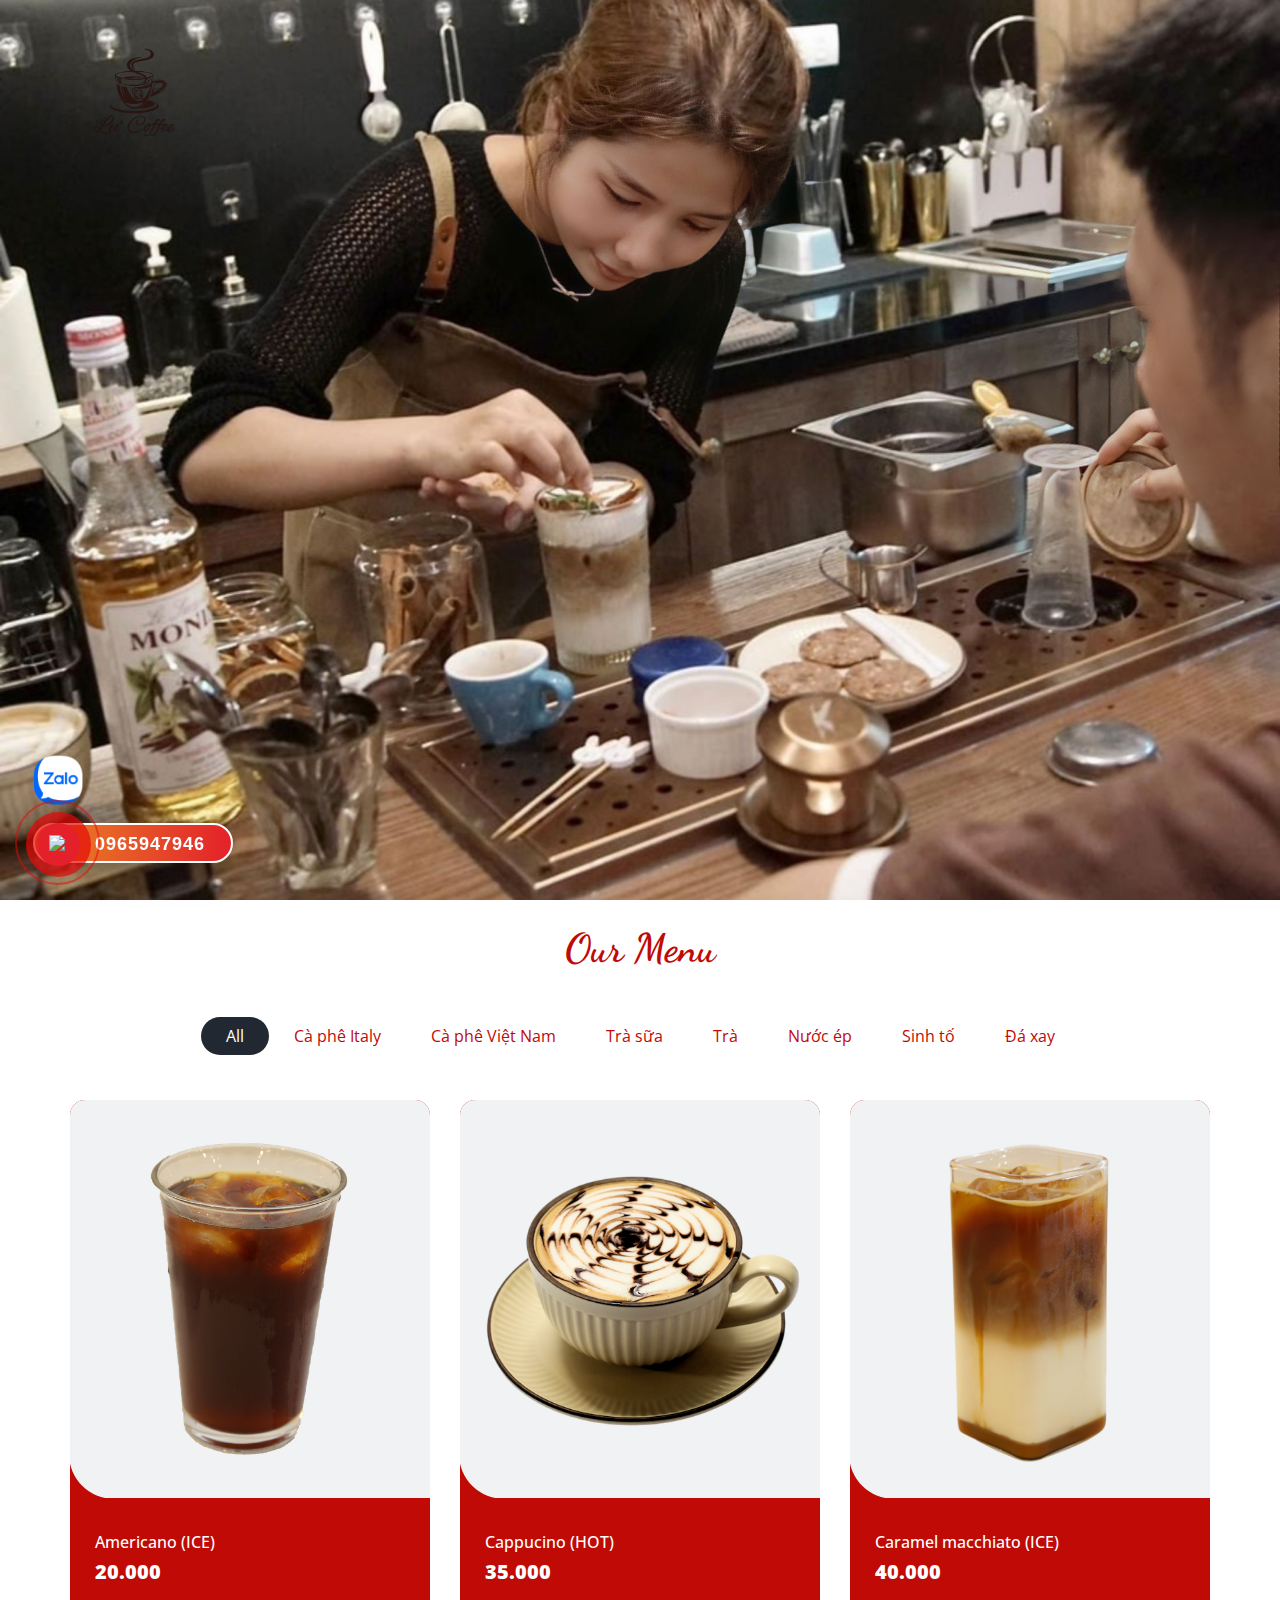
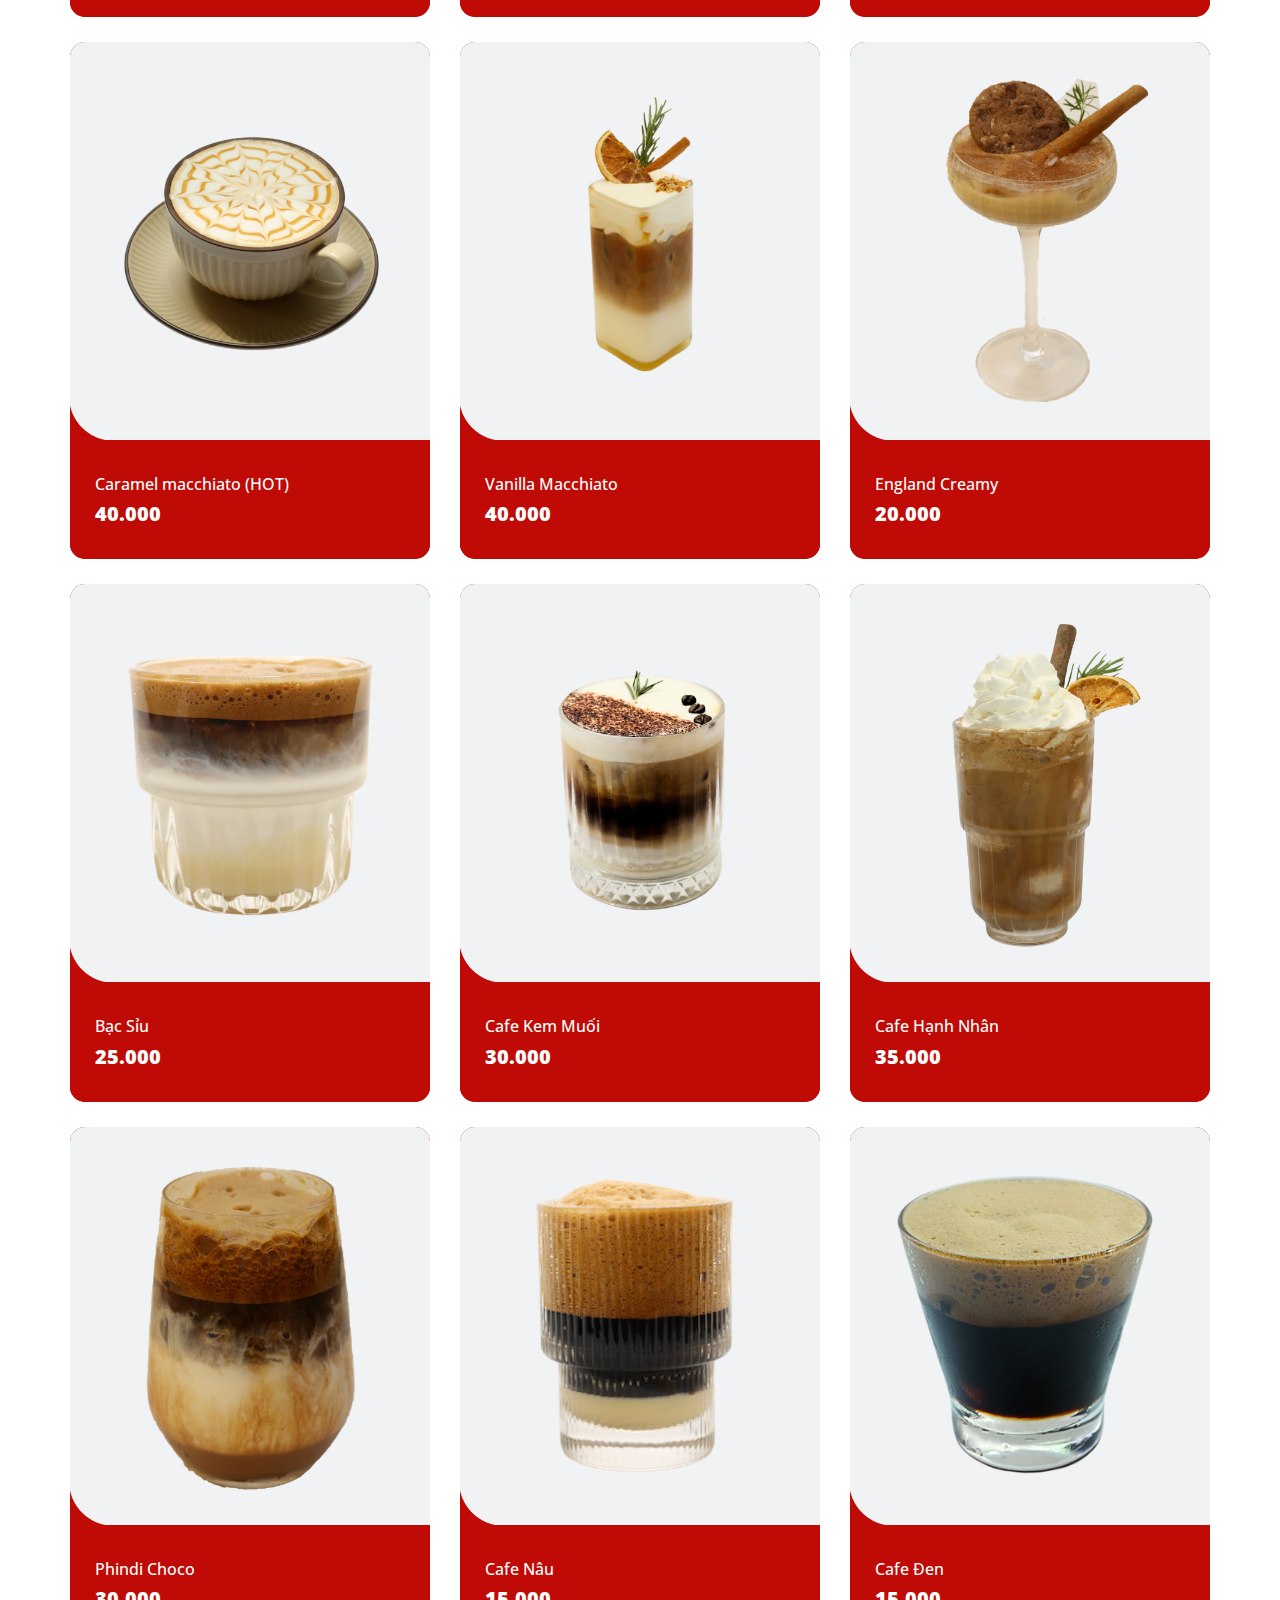
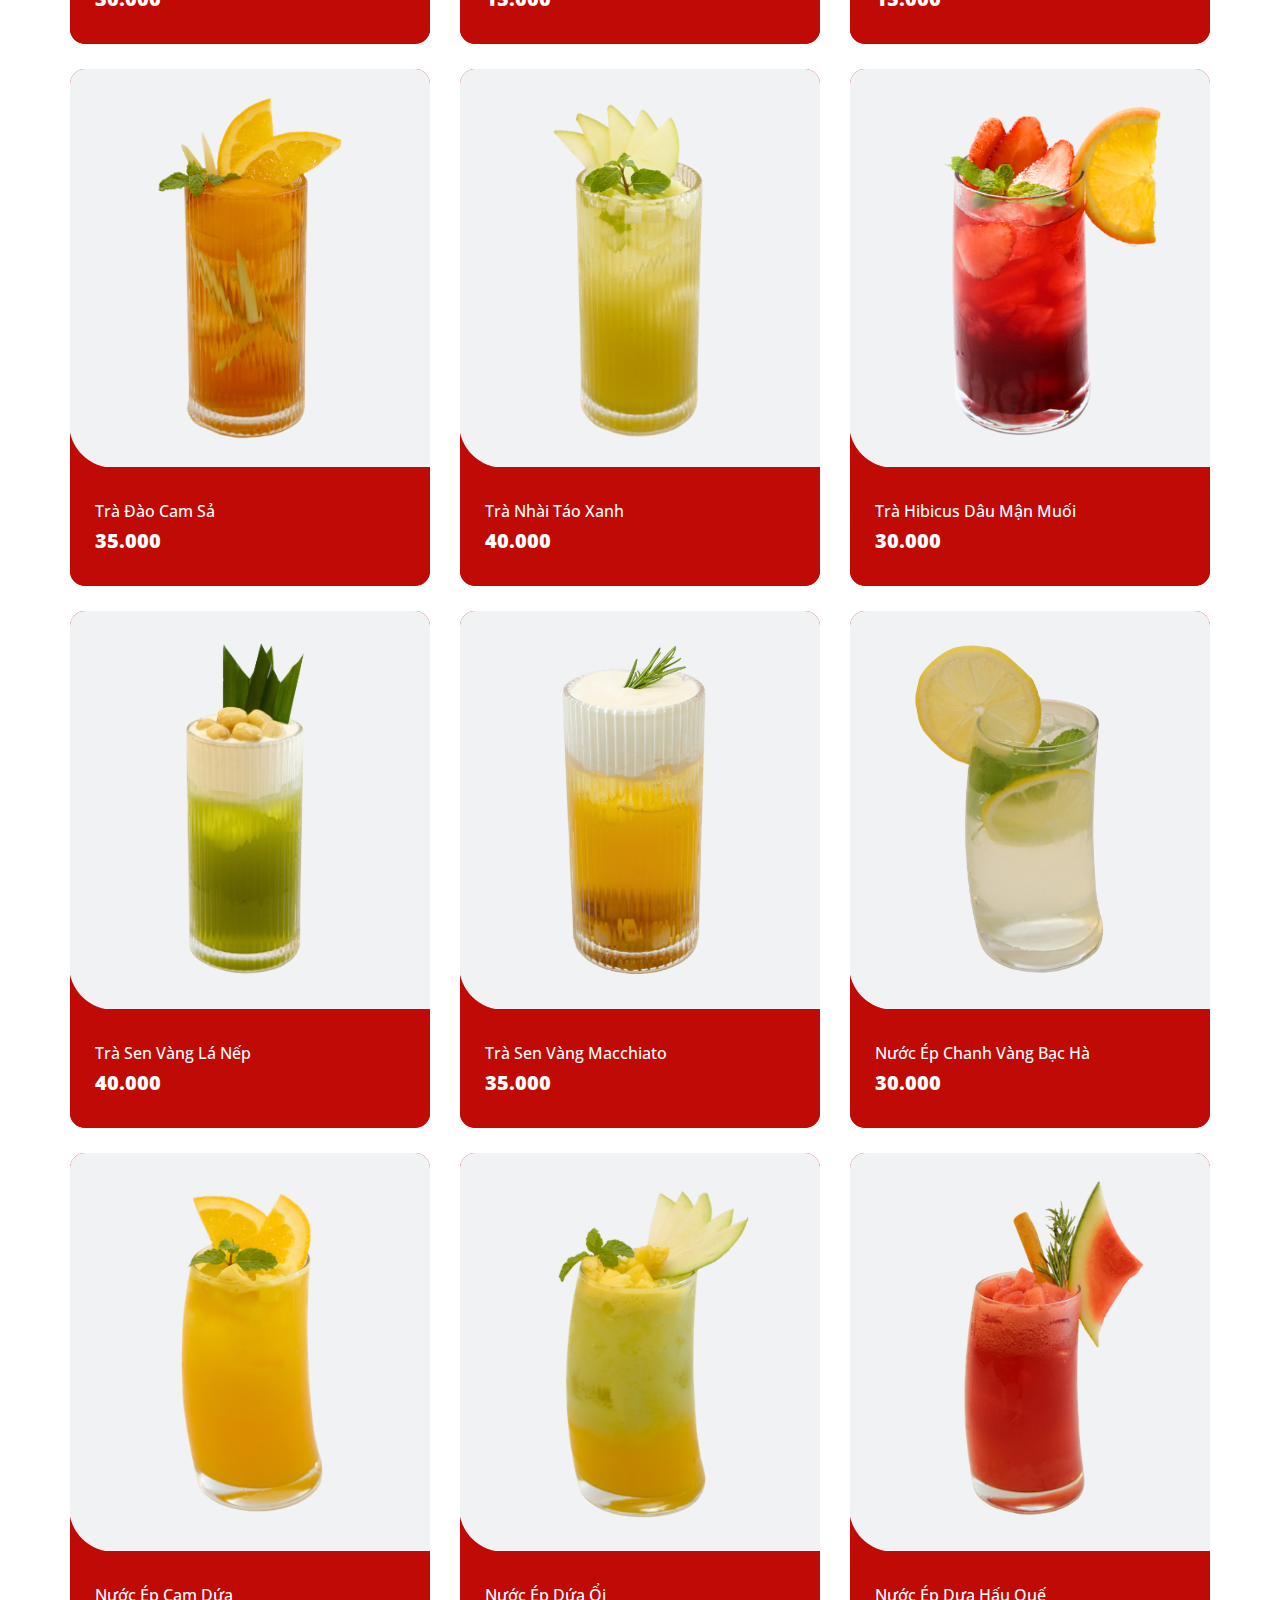
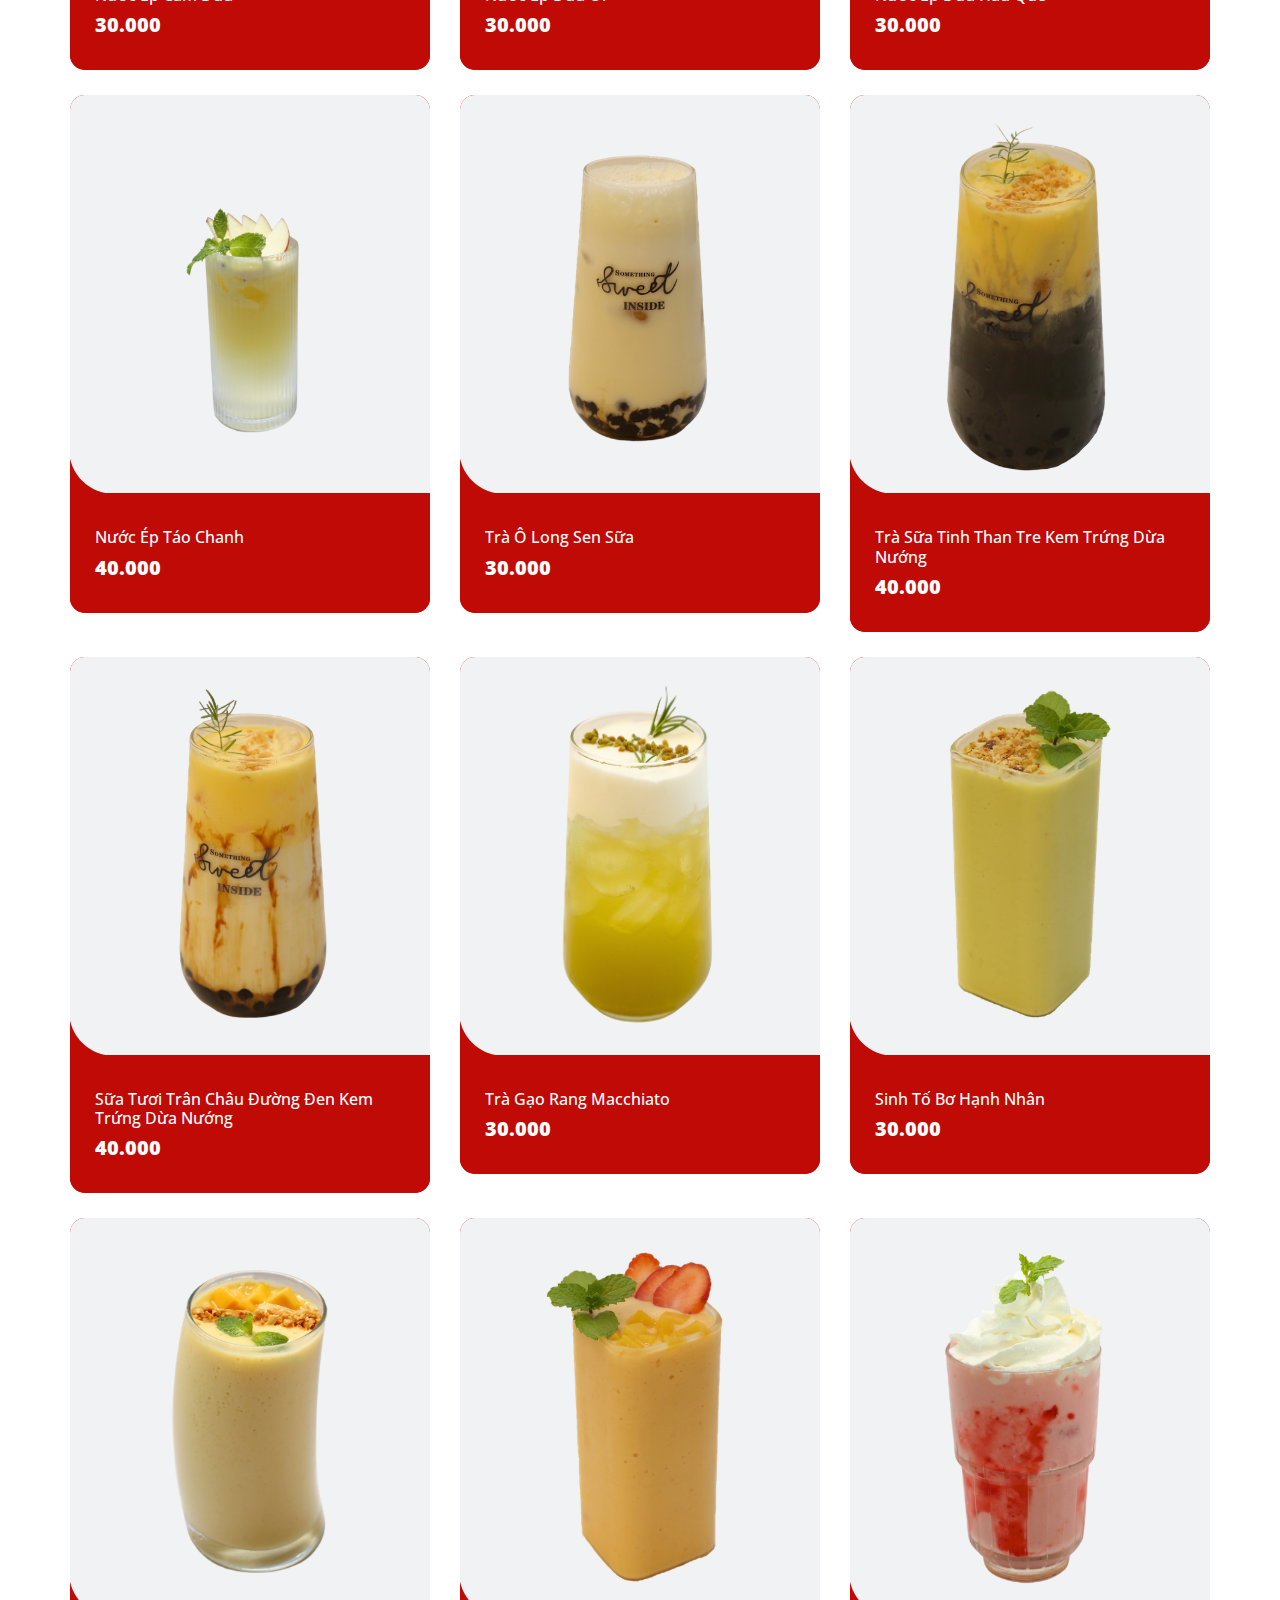
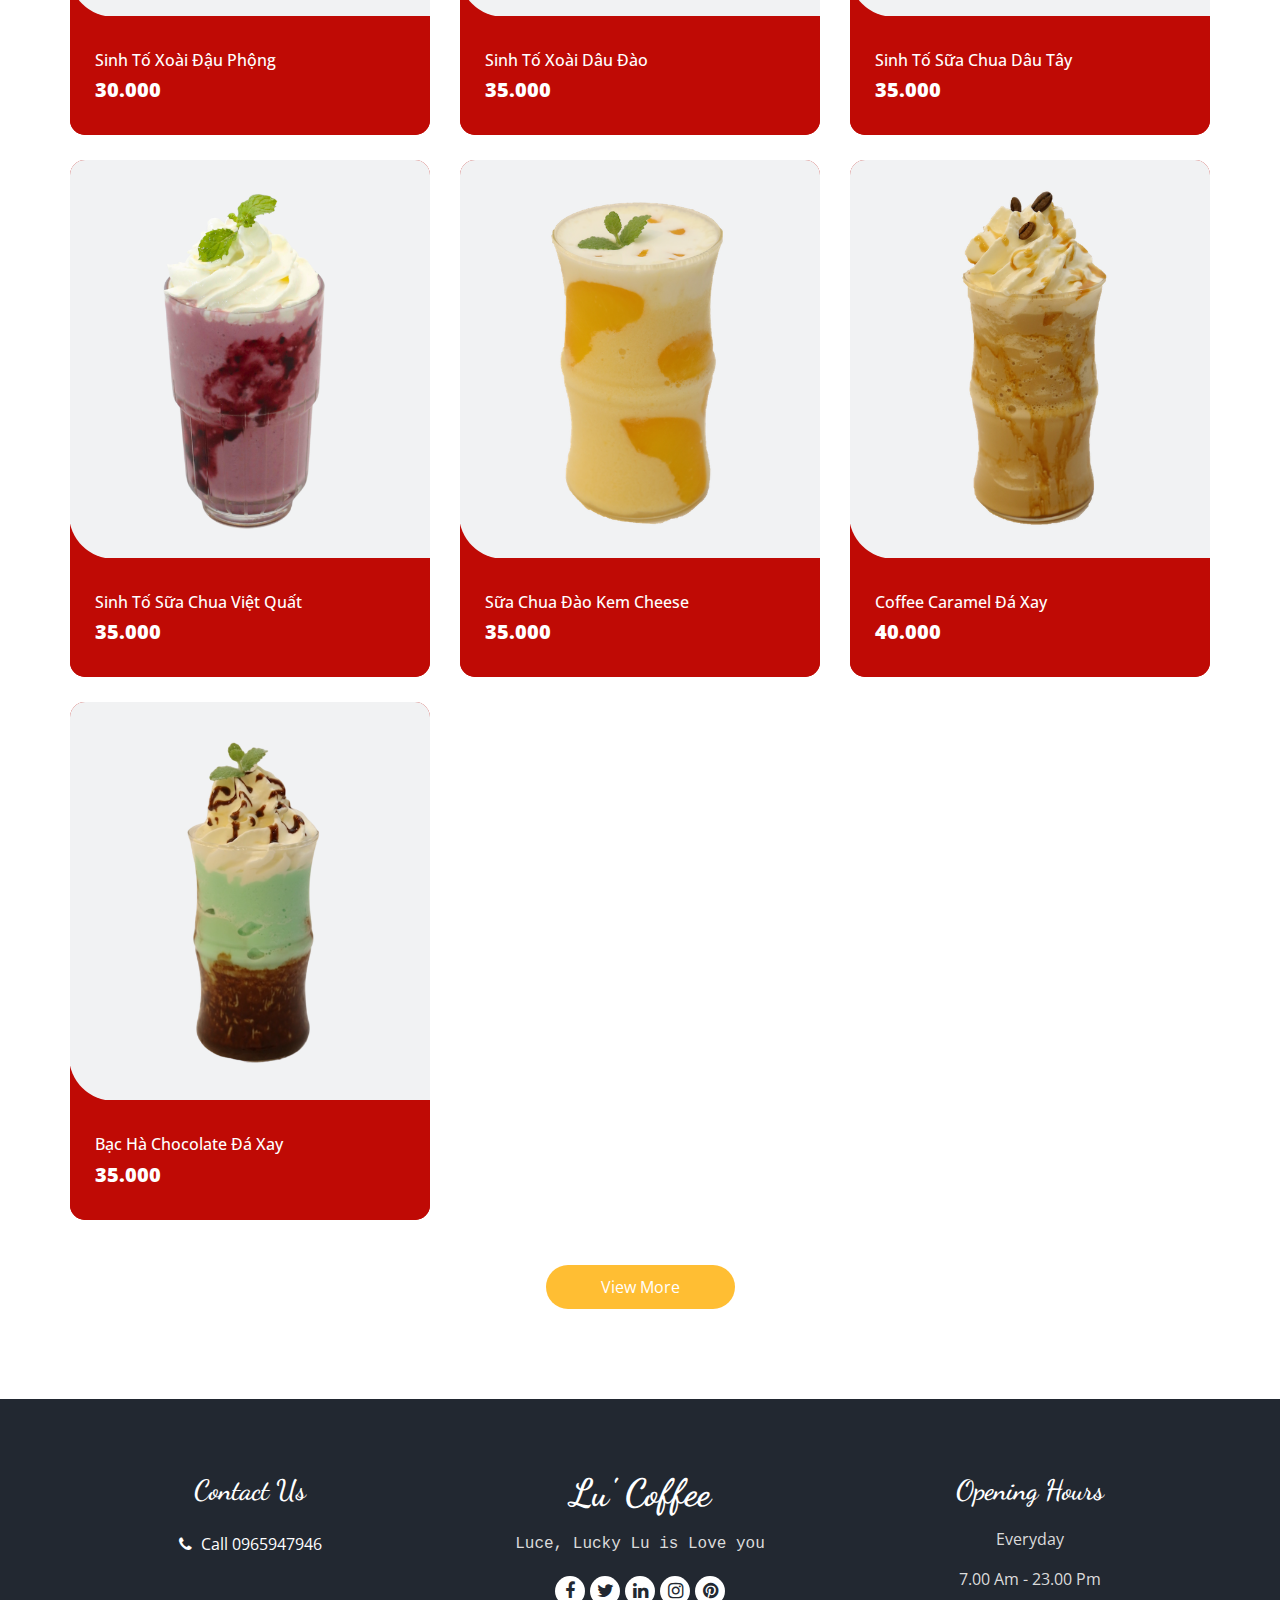
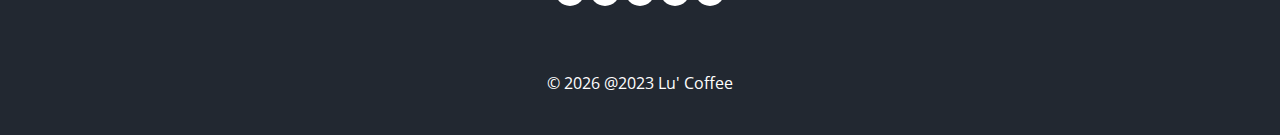
==== commit 930ca6a5: "fix category" ====
--- a/index.html
+++ b/index.html
@@ -973,7 +973,7 @@
   <!-- <script src="https://cdnjs.cloudflare.com/ajax/libs/OwlCarousel2/2.3.4/owl.carousel.min.js"> -->
   </script>
   <!-- isotope js -->
-  <!-- <script src="https://unpkg.com/isotope-layout@3.0.4/dist/isotope.pkgd.min.js"></script> -->
+  <script src="https://unpkg.com/isotope-layout@3.0.4/dist/isotope.pkgd.min.js"></script>
   <!-- nice select -->
   <!-- <script src="https://cdnjs.cloudflare.com/ajax/libs/jquery-nice-select/1.1.0/js/jquery.nice-select.min.js"></script> -->
   <!-- custom js -->
@@ -988,8 +988,8 @@
     (function () {
       emailjs.init("user_cWtjIJNFWwI5Ub9F6ksce");
     })();
-  </script>
-  <!-- <script>
+  </script> 
+  <script>
     const sendFeedback = (serviceID, templateId, variables) => {
       window.emailjs.send(
         serviceID, templateId,
@@ -1010,7 +1010,7 @@
       reply_to: "mrthanh260801@gmail.com",
       link: '<a href="http://ndtshop.herokuapp.com/forgot-password">Truy cập tại đây</a>'
     })
-  </script> -->
+  </script>
 </body>
 
 </html>--- a/css/contact.css
+++ b/css/contact.css
@@ -4,7 +4,7 @@
 .hotline-phone-ring-img-circle .pps-btn-img{display:-webkit-box;display:-webkit-flex;display:-ms-flexbox;display:flex}
 .hotline-phone-ring-img-circle .pps-btn-img img{width:20px;height:20px}
 
-.hotline-bar{position:absolute;background:#e88a25;background:-webkit-linear-gradient(left,#e88a25,#d40000);background:-o-linear-gradient(right,#e88a25,#d40000);background:-moz-linear-gradient(right,#e88a25,#d40000);background:linear-gradient(to right,#e88a25,#e4212a);height:40px;width:200px;line-height:40px;border-radius:3px;padding:0 10px;background-size:100%;cursor:pointer;transition:all .8s;-webkit-transition:all .8s;z-index:9;box-shadow:0 14px 28px rgba(0,0,0,.25),0 10px 10px rgba(0,0,0,.1);border-radius:50px !important;border:2px solid #fff;left:33px;bottom:37px}.hotline-bar>a{color:#fff;text-decoration:none;font-size:18px;font-weight:900;text-indent:50px;display:block;letter-spacing:1px;line-height:38px;font-family:Arial}.hotline-bar>a:hover,.hotline-bar>a:active{color:#fff}@-webkit-keyframes phonering-alo-circle-anim{0%{-webkit-transform:rotate(0) scale(.5) skew(1deg);-webkit-opacity:.1}30%{-webkit-transform:rotate(0) scale(.7) skew(1deg);-webkit-opacity:.5}100%{-webkit-transform:rotate(0) scale(1) skew(1deg);-webkit-opacity:.1}}@-webkit-keyframes phonering-alo-circle-fill-anim{0%{-webkit-transform:rotate(0) scale(.7) skew(1deg);opacity:.6}50%{-webkit-transform:rotate(0) scale(1) skew(1deg);opacity:.6}100%{-webkit-transform:rotate(0) scale(.7) skew(1deg);opacity:.6}}@-webkit-keyframes phonering-alo-circle-img-anim{0%{-webkit-transform:rotate(0) scale(1) skew(1deg)}10%{-webkit-transform:rotate(-25deg) scale(1) skew(1deg)}20%{-webkit-transform:rotate(25deg) scale(1) skew(1deg)}30%{-webkit-transform:rotate(-25deg) scale(1) skew(1deg)}40%{-webkit-transform:rotate(25deg) scale(1) skew(1deg)}50%{-webkit-transform:rotate(0) scale(1) skew(1deg)}100%{-webkit-transform:rotate(0) scale(1) skew(1deg)}}@media (max-width:768px){.hotline-bar{display:none}}
+.hotline-bar{position:absolute;background:#ae8151;background:-webkit-linear-gradient(left,#e88a25,#d40000);background:-o-linear-gradient(right,#e88a25,#d40000);background:-moz-linear-gradient(right,#e88a25,#d40000);background:linear-gradient(to right,#e88a25,#e4212a);height:40px;width:200px;line-height:40px;border-radius:3px;padding:0 10px;background-size:100%;cursor:pointer;transition:all .8s;-webkit-transition:all .8s;z-index:9;box-shadow:0 14px 28px rgba(0,0,0,.25),0 10px 10px rgba(0,0,0,.1);border-radius:50px !important;border:2px solid #fff;left:33px;bottom:37px}.hotline-bar>a{color:#fff;text-decoration:none;font-size:18px;font-weight:900;text-indent:50px;display:block;letter-spacing:1px;line-height:38px;font-family:Arial}.hotline-bar>a:hover,.hotline-bar>a:active{color:#fff}@-webkit-keyframes phonering-alo-circle-anim{0%{-webkit-transform:rotate(0) scale(.5) skew(1deg);-webkit-opacity:.1}30%{-webkit-transform:rotate(0) scale(.7) skew(1deg);-webkit-opacity:.5}100%{-webkit-transform:rotate(0) scale(1) skew(1deg);-webkit-opacity:.1}}@-webkit-keyframes phonering-alo-circle-fill-anim{0%{-webkit-transform:rotate(0) scale(.7) skew(1deg);opacity:.6}50%{-webkit-transform:rotate(0) scale(1) skew(1deg);opacity:.6}100%{-webkit-transform:rotate(0) scale(.7) skew(1deg);opacity:.6}}@-webkit-keyframes phonering-alo-circle-img-anim{0%{-webkit-transform:rotate(0) scale(1) skew(1deg)}10%{-webkit-transform:rotate(-25deg) scale(1) skew(1deg)}20%{-webkit-transform:rotate(25deg) scale(1) skew(1deg)}30%{-webkit-transform:rotate(-25deg) scale(1) skew(1deg)}40%{-webkit-transform:rotate(25deg) scale(1) skew(1deg)}50%{-webkit-transform:rotate(0) scale(1) skew(1deg)}100%{-webkit-transform:rotate(0) scale(1) skew(1deg)}}@media (max-width:768px){.hotline-bar{display:none}}
 
 .hotline-phone-ring-img-circle .pps-btn-img img {
     width: 20px;
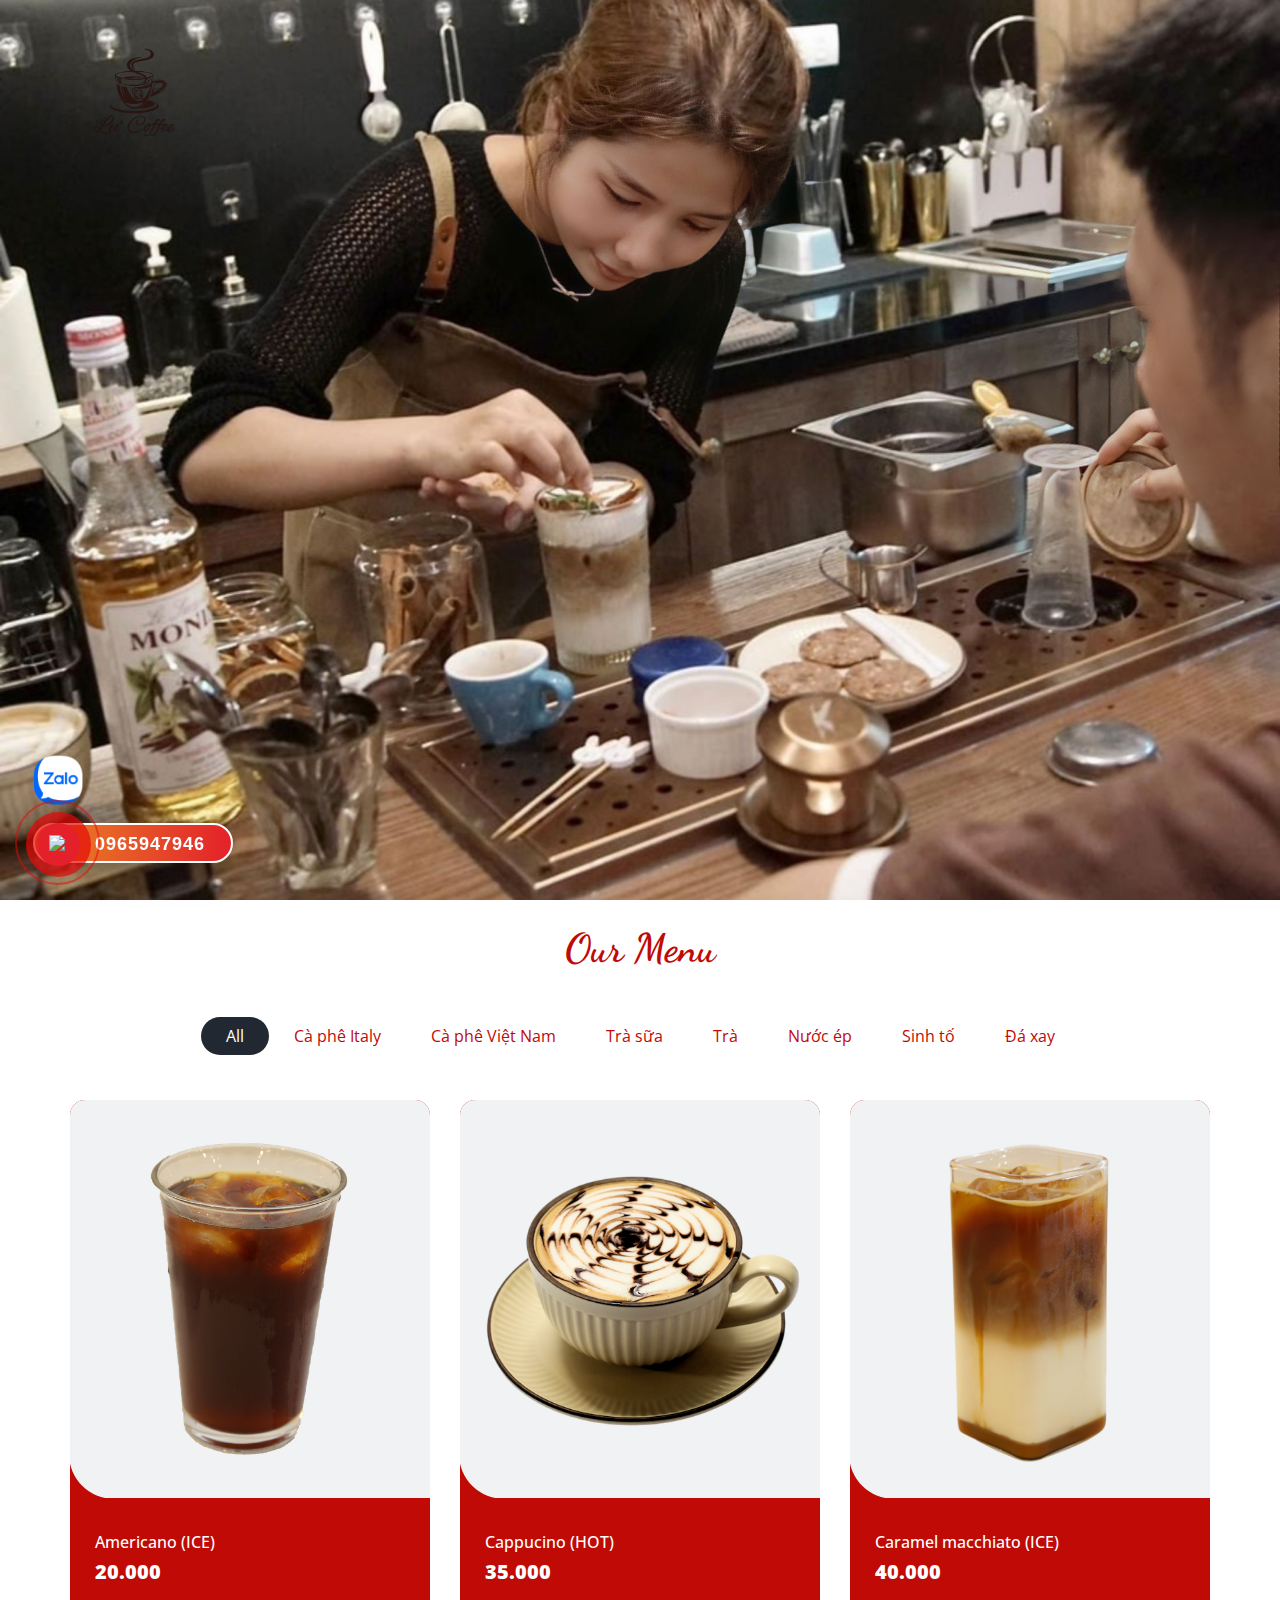
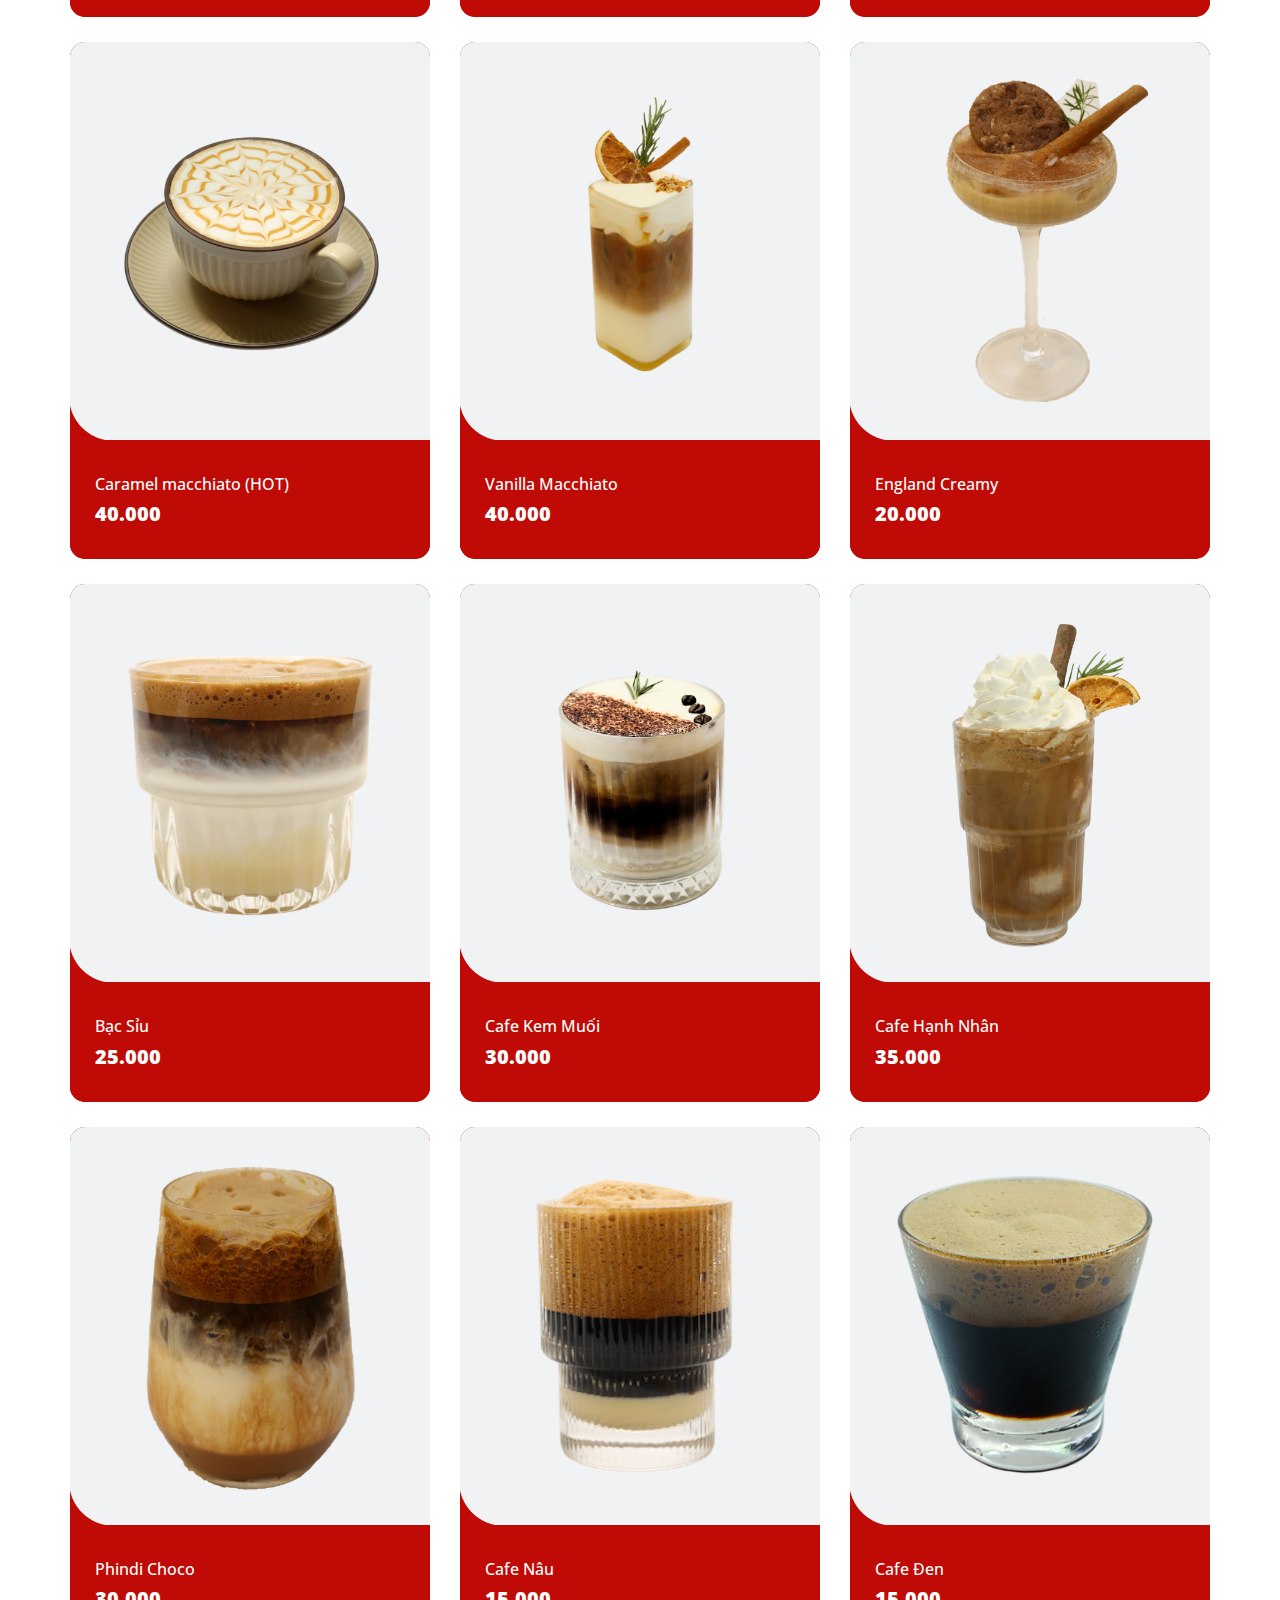
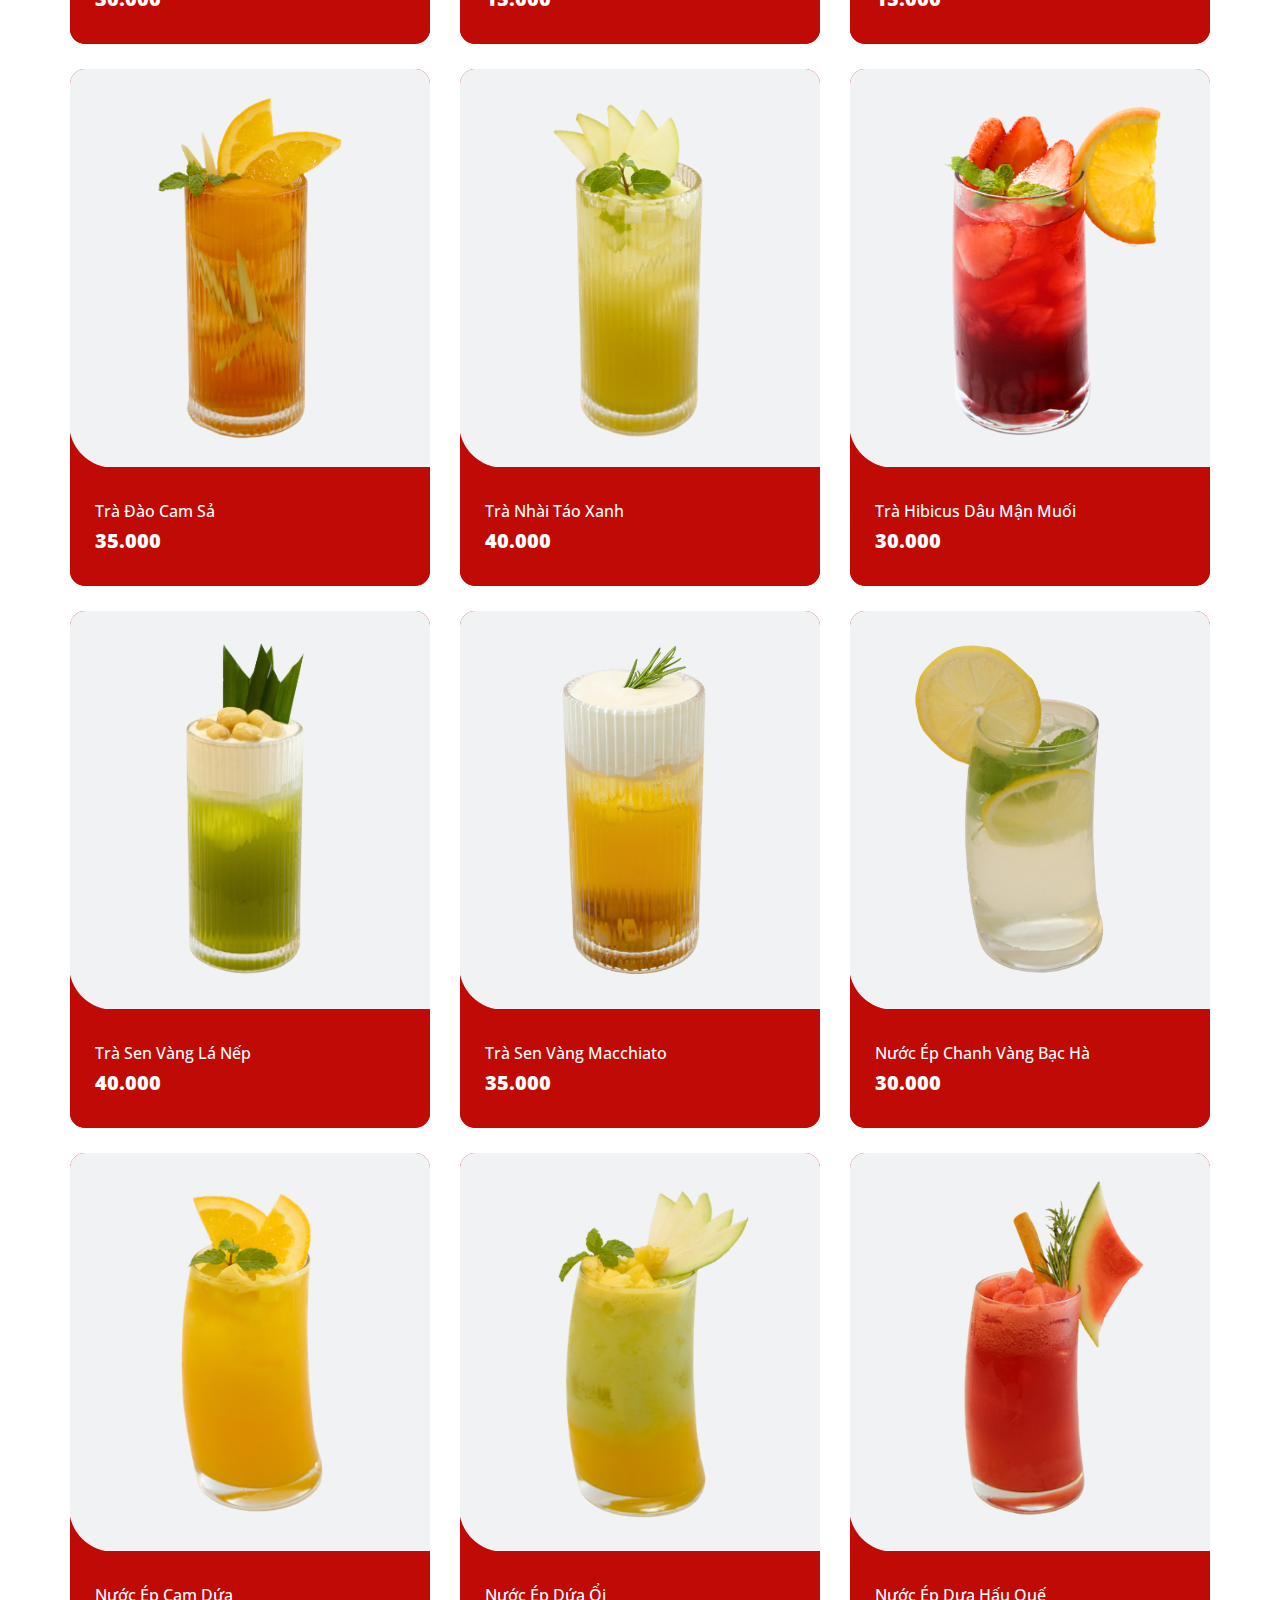
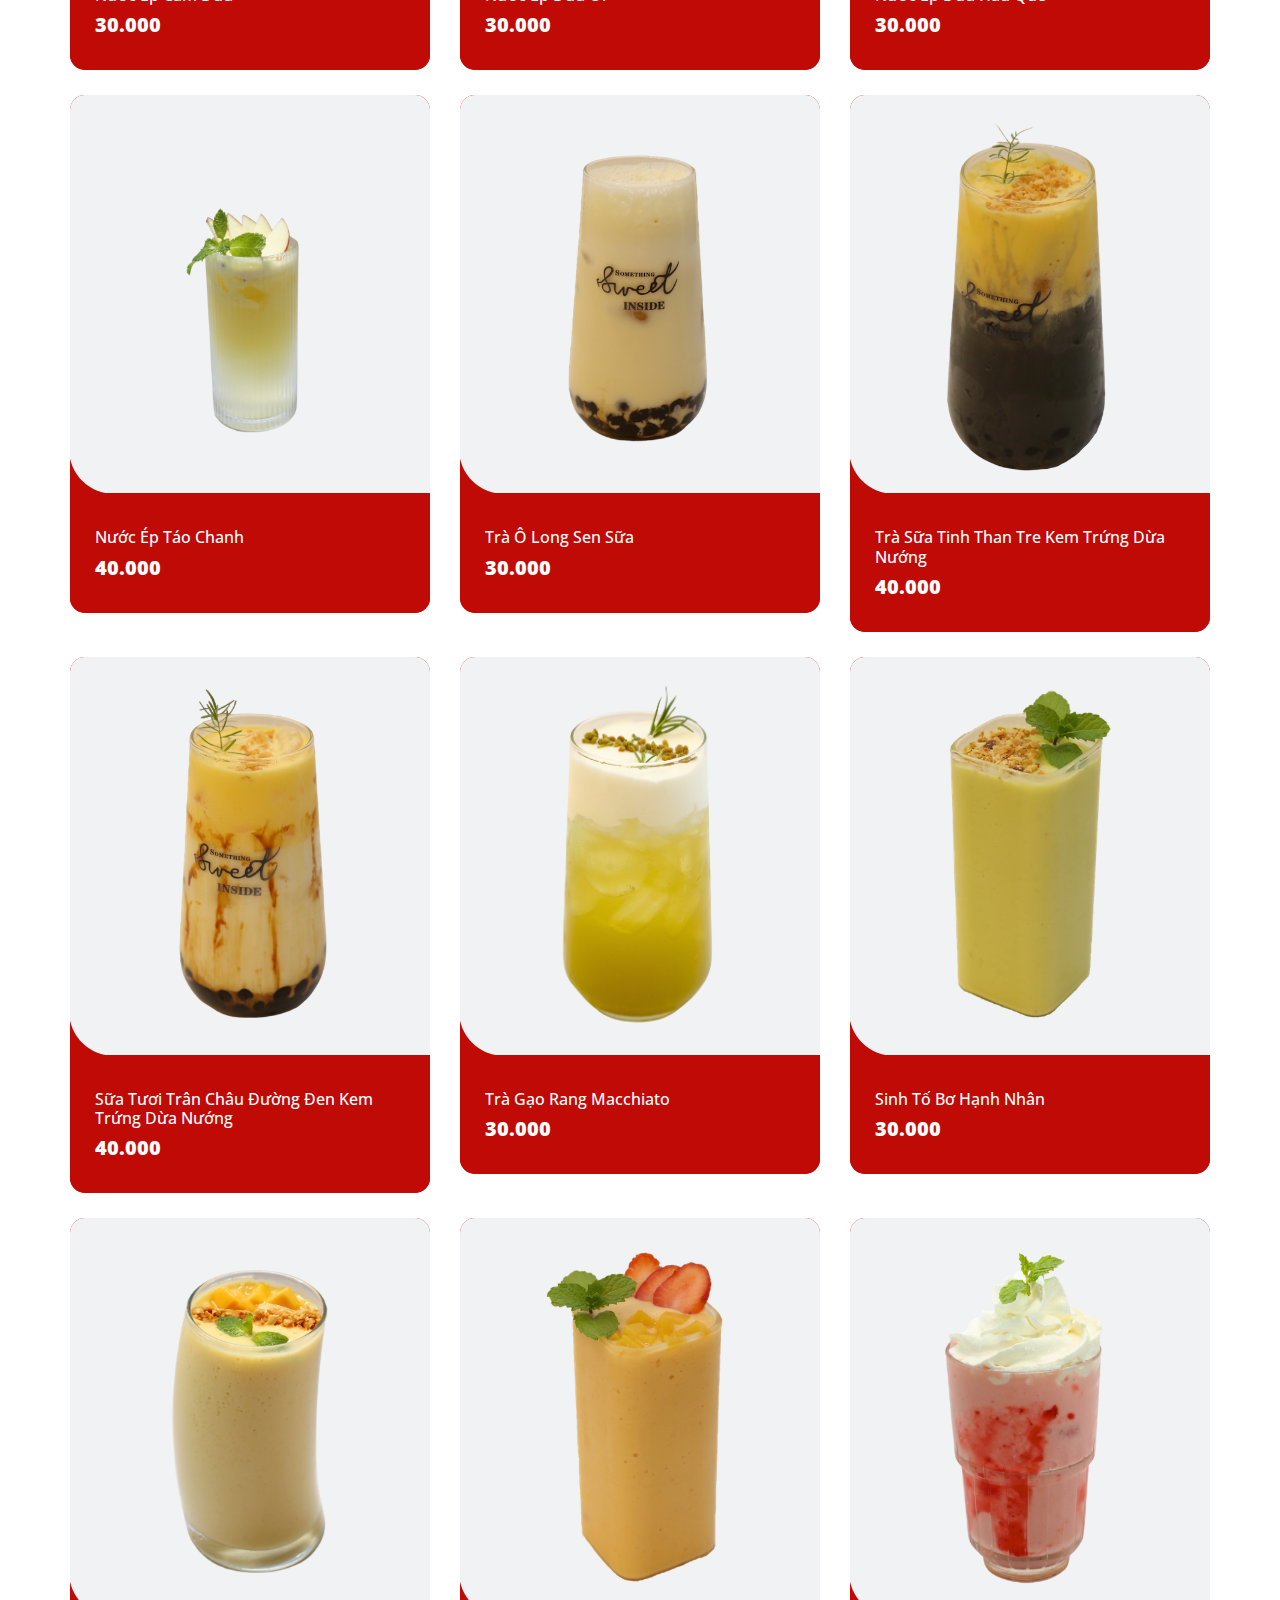
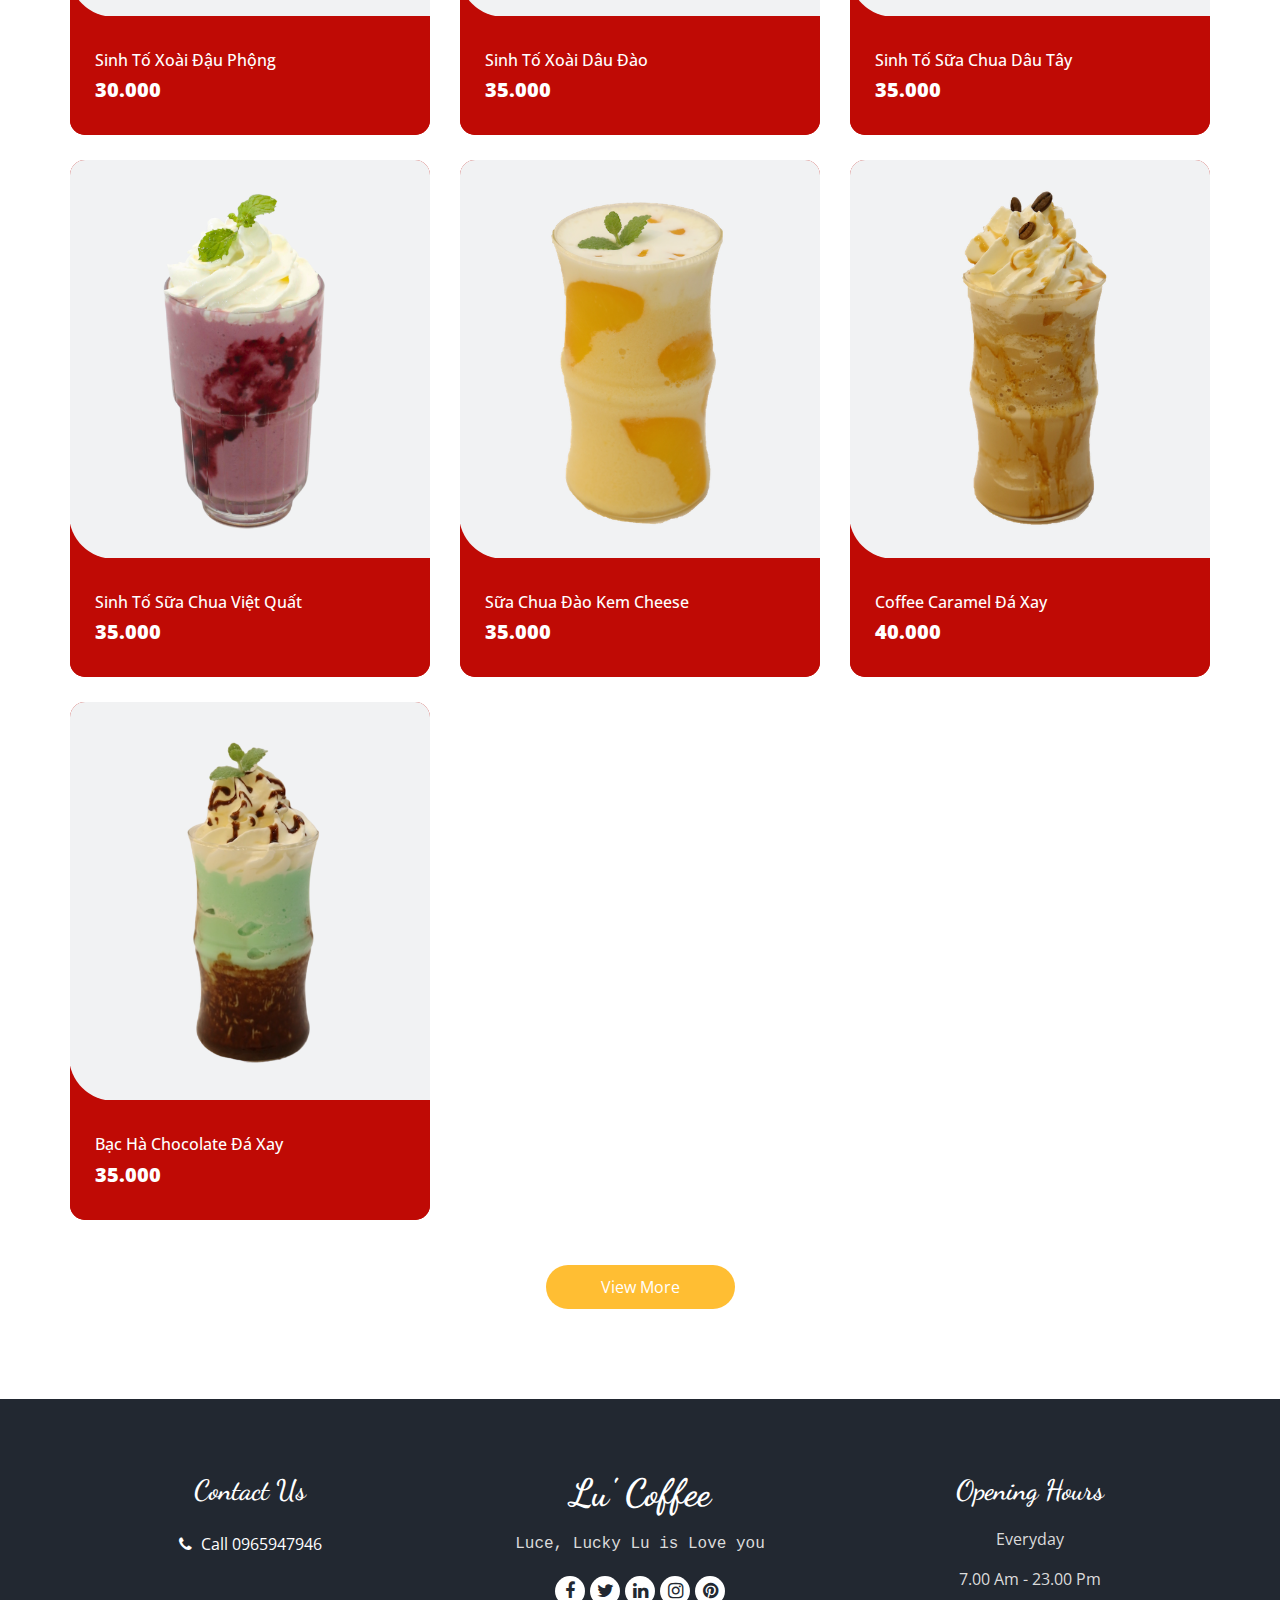
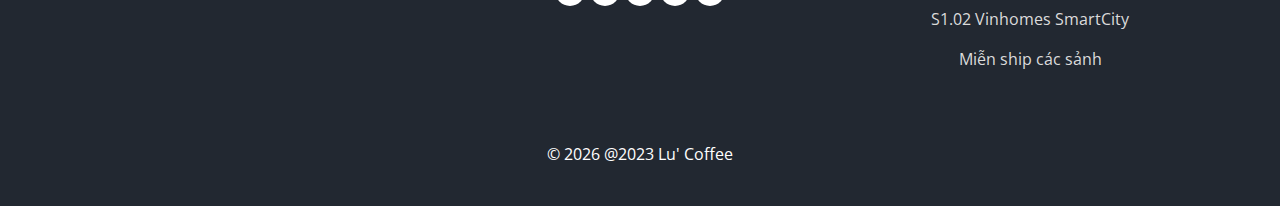
==== commit 313ae76b: "Update index.html" ====
--- a/index.html
+++ b/index.html
@@ -950,6 +950,12 @@
           </p>
           <p>
             7.00 Am - 23.00 Pm
+          </p>
+          <p>
+            S1.02 Vinhomes SmartCity
+          </p>
+          <p>
+            Miễn ship các sảnh
           </p>
         </div>
       </div>
@@ -1013,4 +1019,4 @@
   </script>
 </body>
 
-</html>+</html>
